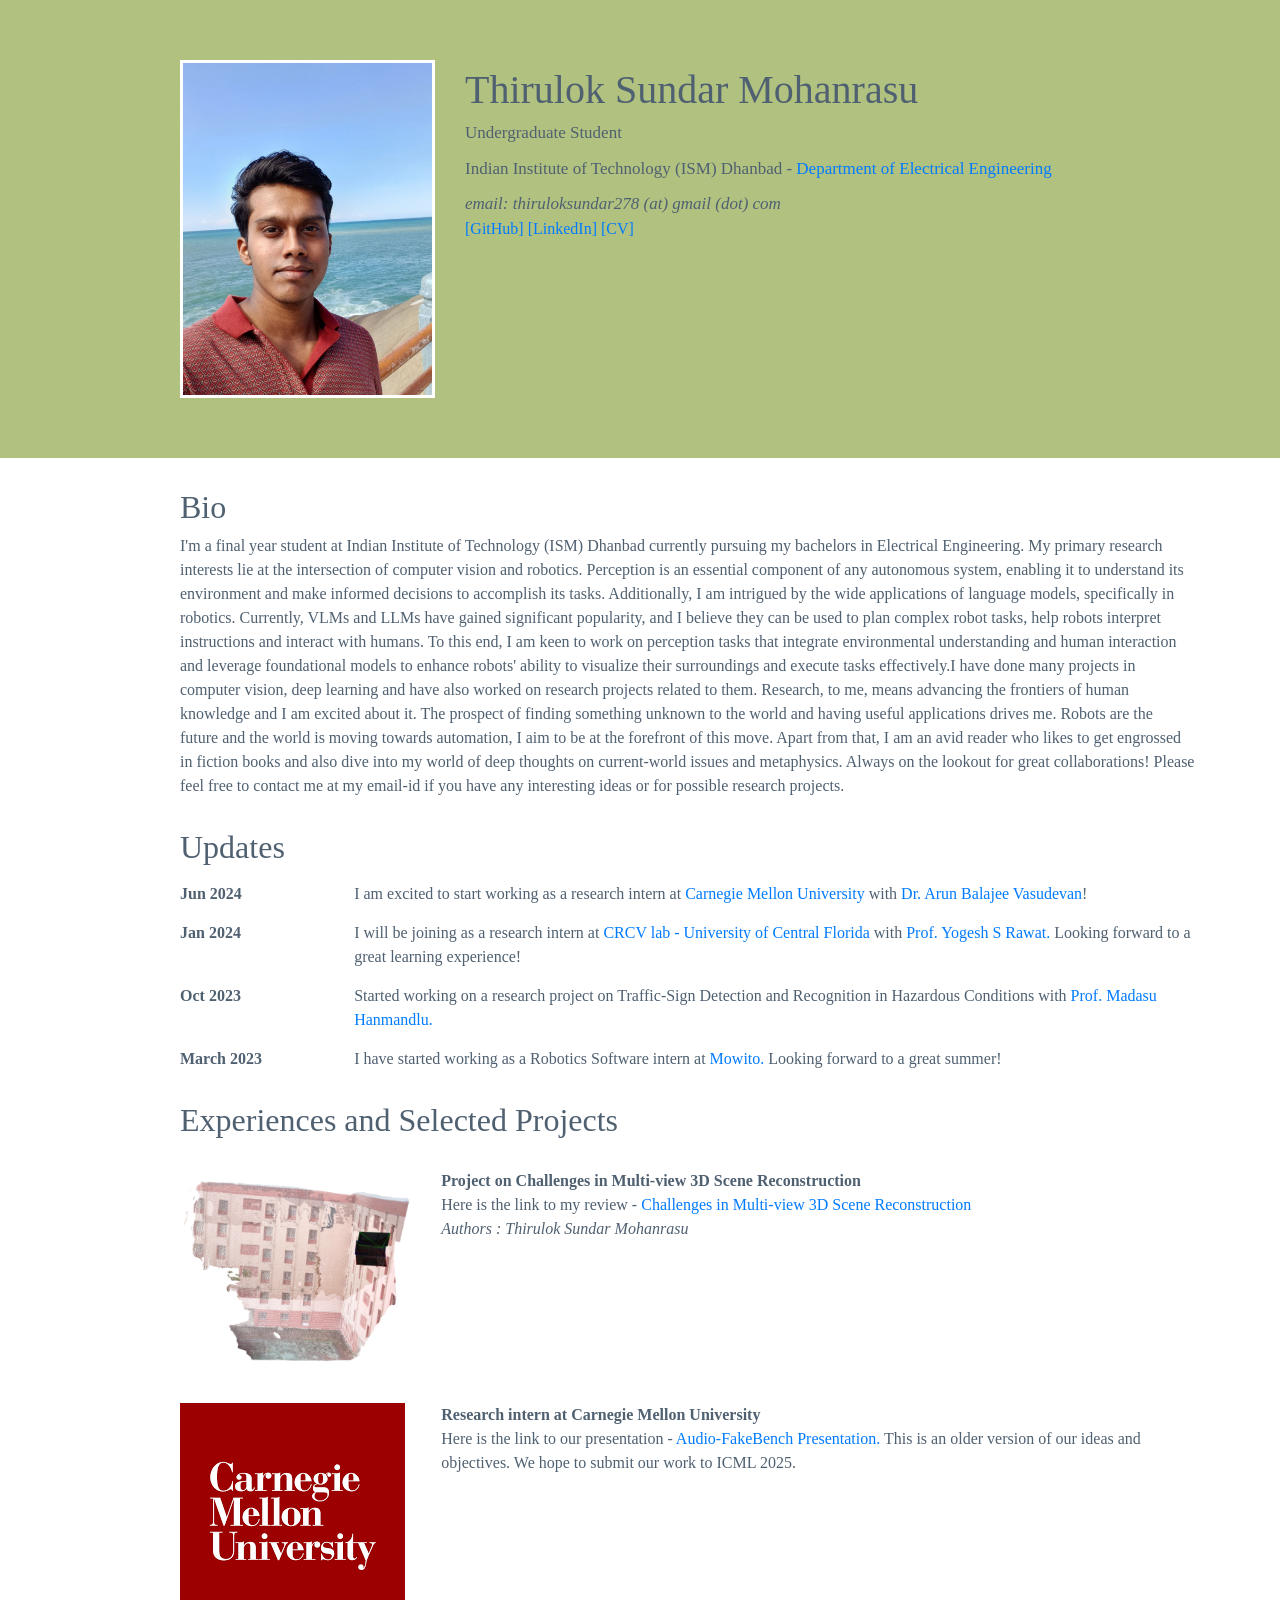
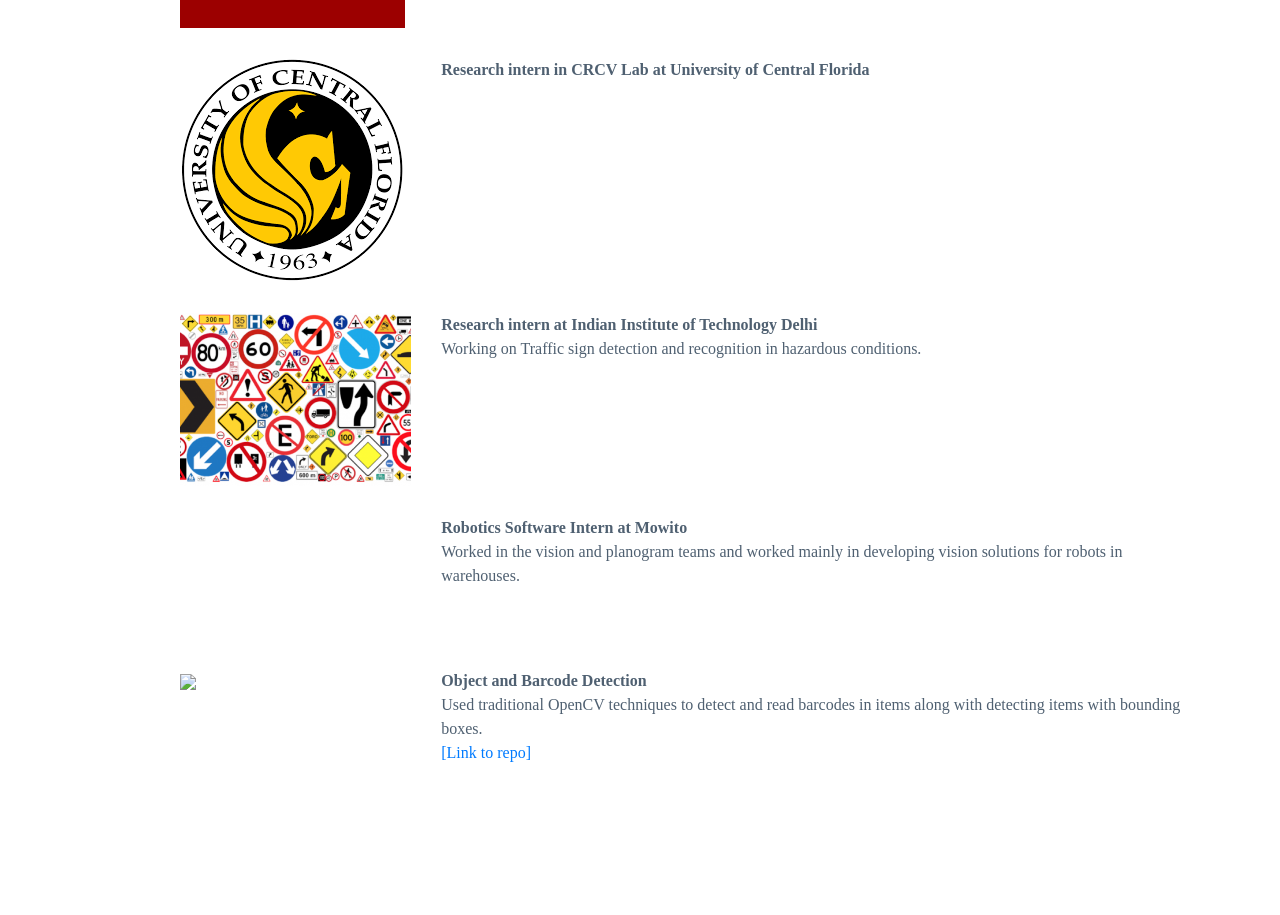
==== index.html @ 8c137352 "Update index.html" ====
<!DOCTYPE html>
<html>
<head>
    <title>Thirulok Sundar Mohanrasu</title>

    <!-- Meta tags -->
    <meta charset="utf-8">
    <meta name="viewport" content="width=device-width, initial-scale=1, shrink-to-fit=no">

    <!-- Bootstrap CSS -->
    <link href="css/bootstrap.min.css" rel="stylesheet">

    <!-- Custom Styles -->
    <style>
          body {
            font-family: Roboto, 'sans-serif';
            font-size: 16px;
            background-color: #FFFFFF;
            color: #4F6071;
          }
          h1 {
              font-weight: 300;
              font-size: 2rem;
          }
          #header {
            background-color: #b1c280;
            /*background-color: #FFFFFF;*/
            display: flex;
            align-items: flex-end;
            padding-top:60px;
            padding-bottom:60px;
          }
          #footer {
            background-color: #FFFFFF;
            padding:60px;
          }
          #portrait {
            border: 3px solid white;
          }
          #header-text {
            margin-top: 60px;
            margin-left: 220px;
          }
          #header-text-name {
            font-size: 40px;
          }
          #header-text-title {
              font-size: 17px;
          }
          #header-text-affiliation {
              font-size: 17px;
              margin-top: 10px;
          }
          #header-text-email {
            margin-top: 10px;
            font-size: 17px;
            font-style: italic;
          }
          .header-text-desc {
            font-size: 20px;
          }
          .vspace-top {
            margin-top: 30px;
          }
          .vspace-top-news {
              margin-top: 15px;
          }
          .paper-image {
            width: 150px;
          }
          .news-date {
              font-weight: bold;
          }
          .paper-title {
            font-weight: bold;
          }
          .paper-authors {
            font-style: italic;
          }
    </style>
</head>

<body>
    <div id='header'>
        <div class='container'>
            <div class='row'>
                <div class="col-sm-3 offset-sm-1">
                    <img src='media/thiru.jpg' class='img-fluid' id='portrait'>
                </div>

                <div class="col">
                  <div id='header-text-name'>
                      Thirulok Sundar Mohanrasu
                  </div>
                    <div id='header-text-title'>
                        Undergraduate Student</a>
                    </div>
                    <div id='header-text-affiliation'>
                        Indian Institute of Technology (ISM) Dhanbad - <a href="https://ee.iitism.ac.in/"> Department of Electrical Engineering</a>
                    </div>
                  <div id='header-text-email'>
                        email: thiruloksundar278 (at) gmail (dot) com
                  </div>
                  <div>
                    <a href="https://github.com/Thiruloksundar">[GitHub]</a>
                    <a href="https://linkedin.com/in/thirulok-sundar-mohanrasu">[LinkedIn]</a>
                    <a href="docs/CV.pdf">[CV]</a>
                  </div>
                </div>
            </div>
        </div>
    </div>


    <div class='container'>
        <div class='row vspace-top'>
            <div class='col offset-sm-1'>
                <h1>Bio</h1>
                <p>
                    I'm a final year student at Indian Institute of Technology (ISM) Dhanbad currently pursuing my bachelors in Electrical Engineering. My primary research interests lie at the intersection of computer vision and robotics. Perception is an essential component of any autonomous system, enabling it to understand its environment and make informed decisions to accomplish its tasks. Additionally, I am intrigued by the wide applications of language models, specifically in robotics. Currently, VLMs and LLMs have gained significant popularity, and I believe they can be used to plan complex robot tasks, help robots interpret instructions and interact with humans. To this end, I am keen to work on perception tasks that integrate environmental understanding and human interaction and leverage foundational models to enhance robots' ability to visualize their surroundings and execute tasks effectively.I have done many projects in computer vision, deep learning and have also worked on research projects related to them. Research, to me, means advancing the frontiers of human knowledge and I am excited about it. The prospect of finding something unknown to the world and having useful applications drives me. Robots are the future and the world is moving towards automation, I aim to be at the forefront of this move.
			
		    Apart from that, I am an avid reader who likes to get engrossed in fiction books and also dive into my world of deep thoughts on current-world issues and metaphysics. Always on the lookout for great collaborations! Please feel free to contact me at my email-id if you have any interesting ideas or for possible research projects.
                </p>

                <div class='vspace-top'>
                    <h1>Updates</h1>
                </div>

		<div class='row vspace-top-news'>
                    <div class="col-sm-2 news-date">
                        Jun 2024
                    </div>
  
                    <div class="col">
                      I am excited to start working as a research intern at <a href="https://www.cs.cmu.edu/">Carnegie Mellon University</a> with <a href="https://arunbalajeev.github.io/">Dr. Arun Balajee Vasudevan</a>!
                    </div>
                </div>

                <div class='row vspace-top-news'>
                    <div class="col-sm-2 news-date">
                        Jan 2024
                    </div>
  
                    <div class="col">
                      I will be joining as a research intern at <a href="https://www.crcv.ucf.edu/">CRCV lab - University of Central Florida</a> with <a href="https://www.crcv.ucf.edu/person/rawat/">Prof. Yogesh S Rawat.</a> Looking forward to a great learning experience!
                    </div>
                </div>
                
                <div class='row vspace-top-news'>
                    <div class="col-sm-2 news-date">
                        Oct 2023
                    </div>
  
                    <div class="col">
                      Started working on a research project on Traffic-Sign Detection and Recognition in Hazardous Conditions with <a href="https://ctech.iitd.ac.in/hanmandlu.html">Prof. Madasu Hanmandlu.</a>
                    </div>
                </div>
  
                <div class='row vspace-top-news'>
                    <div class="col-sm-2 news-date">
                        March 2023
                    </div>
  
                    <div class="col">
                      I have started working as a Robotics Software intern at <a href="https://www.mowito.in/">Mowito.</a> Looking forward to a great summer!
                    </div>
                </div>

                <div class='vspace-top'>
                    <h1>Experiences and Selected Projects</h1>
                </div>

		<div class='row vspace-top'>
                    <div class="col-sm-3">
                        <img src="media/Sc1-1,2,3.png" class="img-fluid">
                    </div>

                    <div class="col">
                        <div class='paper-title'>
                            Project on Challenges in Multi-view 3D Scene Reconstruction 
                        </div>
                        <div class='paper-desc'>
				Here is the link to my review - <a href="https://shorturl.at/c1xcE">Challenges in Multi-view 3D Scene Reconstruction</a>
                        </div>
                        <div class='paper-authors'>
				Authors : Thirulok Sundar Mohanrasu
                        </div>
                    </div>
                </div>

		<div class='row vspace-top'>
                    <div class="col-sm-3">
                        <img src="media/CMU.png" class="img-fluid">
                    </div>

                    <div class="col">
                        <div class='paper-title'>
                            Research intern at Carnegie Mellon University 
                        </div>
                        <div class='paper-desc'>
				Here is the link to our presentation - <a href="https://shorturl.at/c1xcE">Audio-FakeBench Presentation.</a> This is an older version of our ideas and objectives. We hope to submit our work to ICML 2025.
			</div>
                        <div class='paper-authors'>
                        </div>
                    </div>
                </div>

                <div class='row vspace-top'>
                    <div class="col-sm-3">
                        <img src="media/ucf_logo.png" class="img-fluid">
                    </div>

                    <div class="col">
                        <div class='paper-title'>
                            Research intern in CRCV Lab at University of Central Florida 
                        </div>
                        <div class='paper-desc'>
                        </div>
                        <div class='paper-authors'>
                        </div>
                    </div>
                </div>

                <div class='row vspace-top'>
                    <div class="col-sm-3">
                        <img src="media/traffic_sign.png" class="img-fluid">
                    </div>

                    <div class="col">
                        <div class='paper-title'>
                            Research intern at Indian Institute of Technology Delhi 
                        </div>
                        <div class='paper-desc'>
			    Working on Traffic sign detection and recognition in hazardous conditions.
                        </div>
                        <div class='paper-authors'>
                        </div>
                    </div>
                </div>

                <div class='row vspace-top'>
                    <div class="col-sm-3">
                        <video width="100%" playsinline="" autoplay="" loop="" preload="" muted="">
                            <source src="media/videoplayback.webm" type="video/webm">
                        </video>
                    </div>

                    <div class="col">
                        <div class='paper-title'>
                            Robotics Software Intern at Mowito
                        </div>
                        <div class='paper-desc'>
			    Worked in the vision and planogram teams and worked mainly in developing vision solutions for robots in warehouses.
                        </div>
                        <div class='paper-authors'>
                        </div>
                    </div>
                </div>

                <div class='row vspace-top'>
                    <div class="col-sm-3">
                        <img src="media/object.jpg" class="img-fluid">
                    </div>

                    <div class="col">
                        <div class='paper-title'>
                            Object and Barcode Detection
                        </div>
                        <div class='paper-desc'>
                            Used traditional OpenCV techniques to detect and read barcodes in items along with detecting items with bounding boxes.
                        </div>
                        <div>
                            <a href="https://github.com/Thiruloksundar/Object_and_Barcode_detection">[Link to repo]</a>
                        </div>
                    </div>
                </div>

            </div>
        </div>
    </div>


    <div id='footer' class='vspace-top'>
    <div>

    <!-- jQuery (necessary for Bootstrap's JavaScript plugins) -->
    <script src="https://ajax.googleapis.com/ajax/libs/jquery/1.12.4/jquery.min.js"></script>
    <!-- Include all compiled plugins (below), or include individual files as needed -->
    <script src="js/bootstrap.min.js"></script>
</body>

</html>
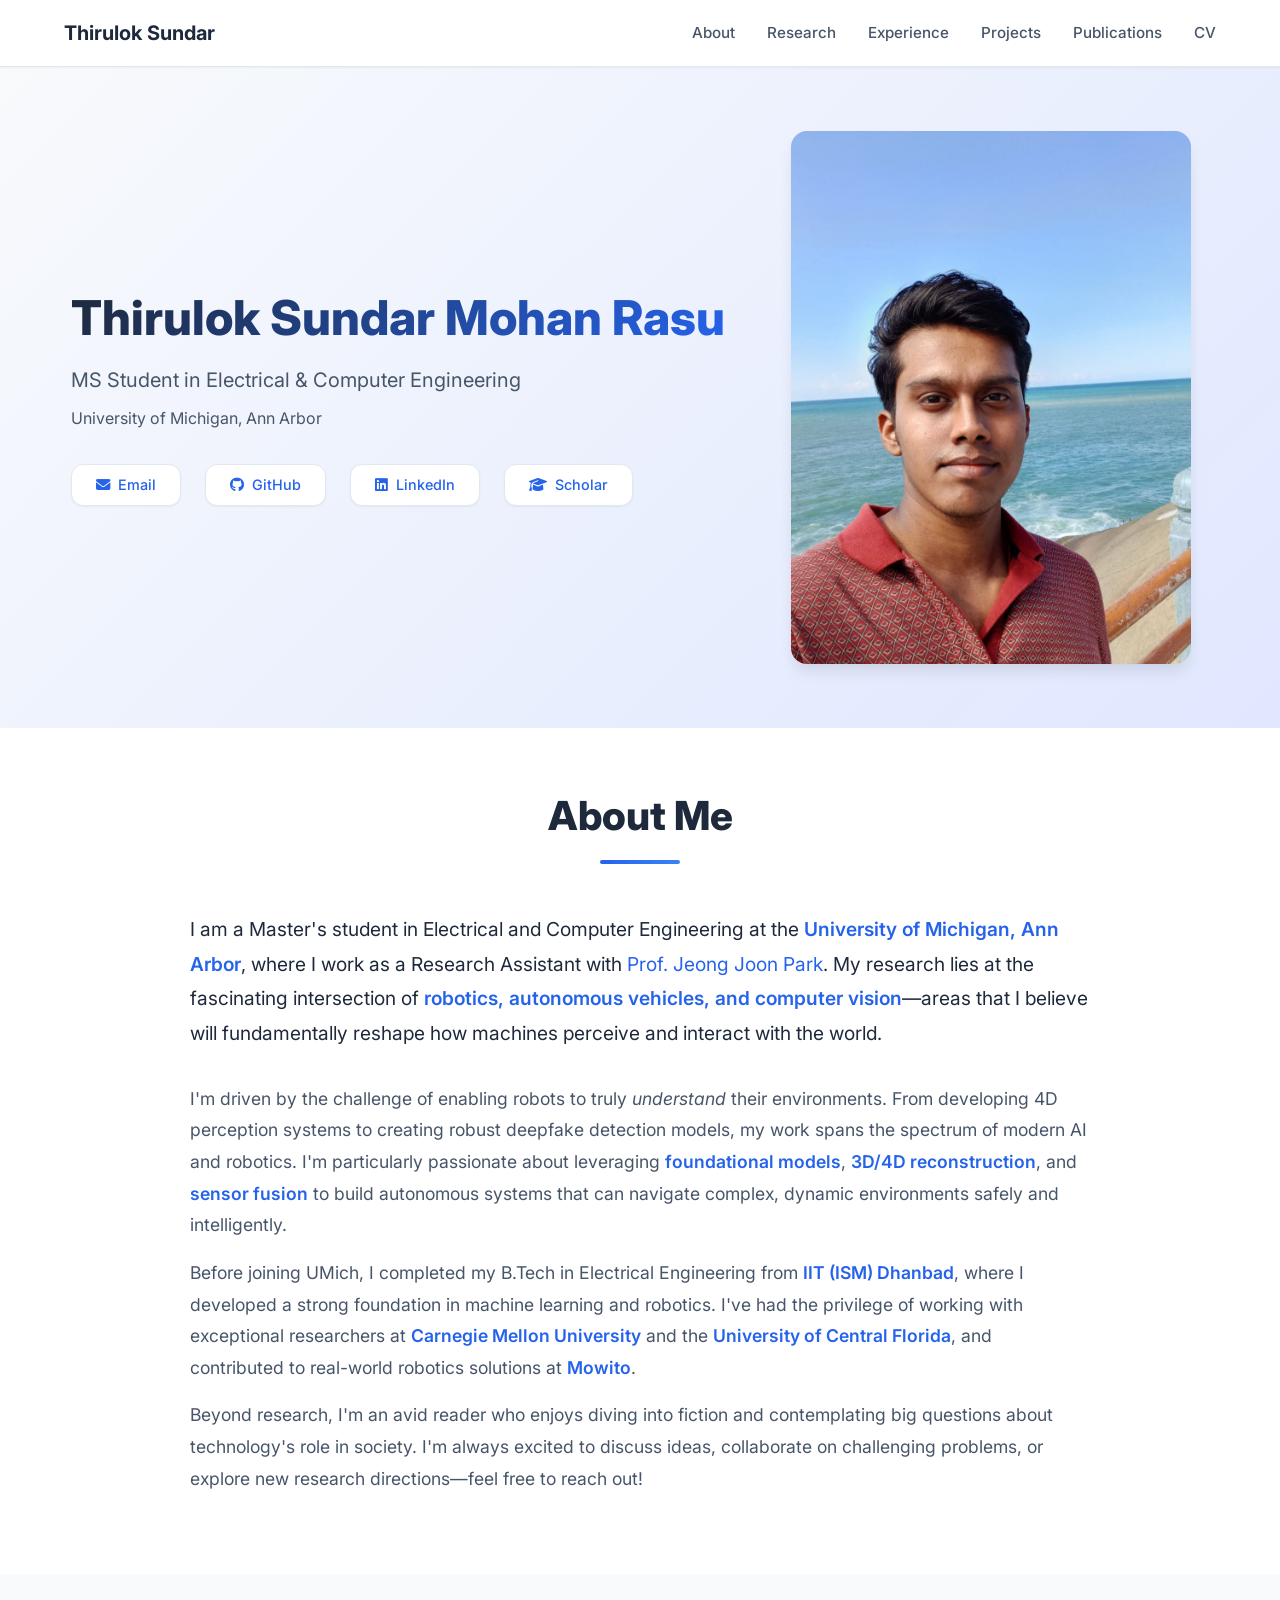
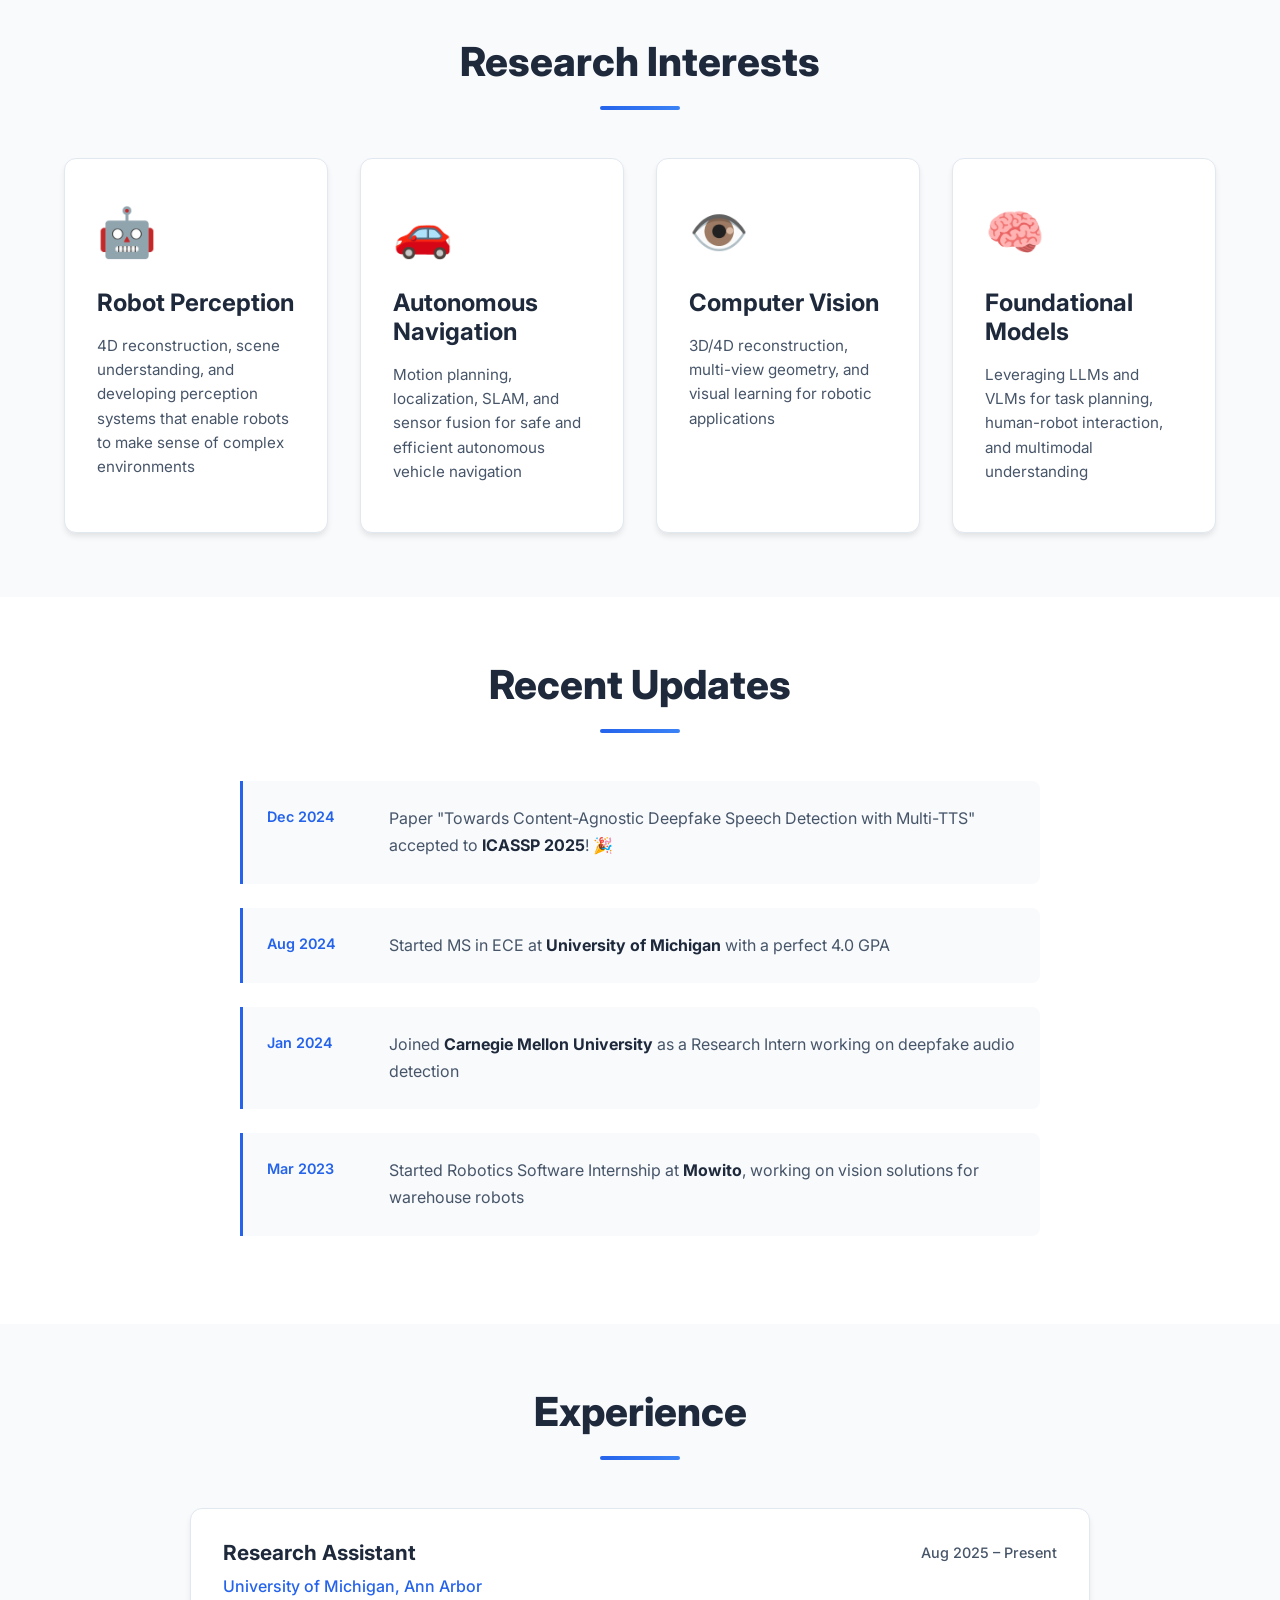
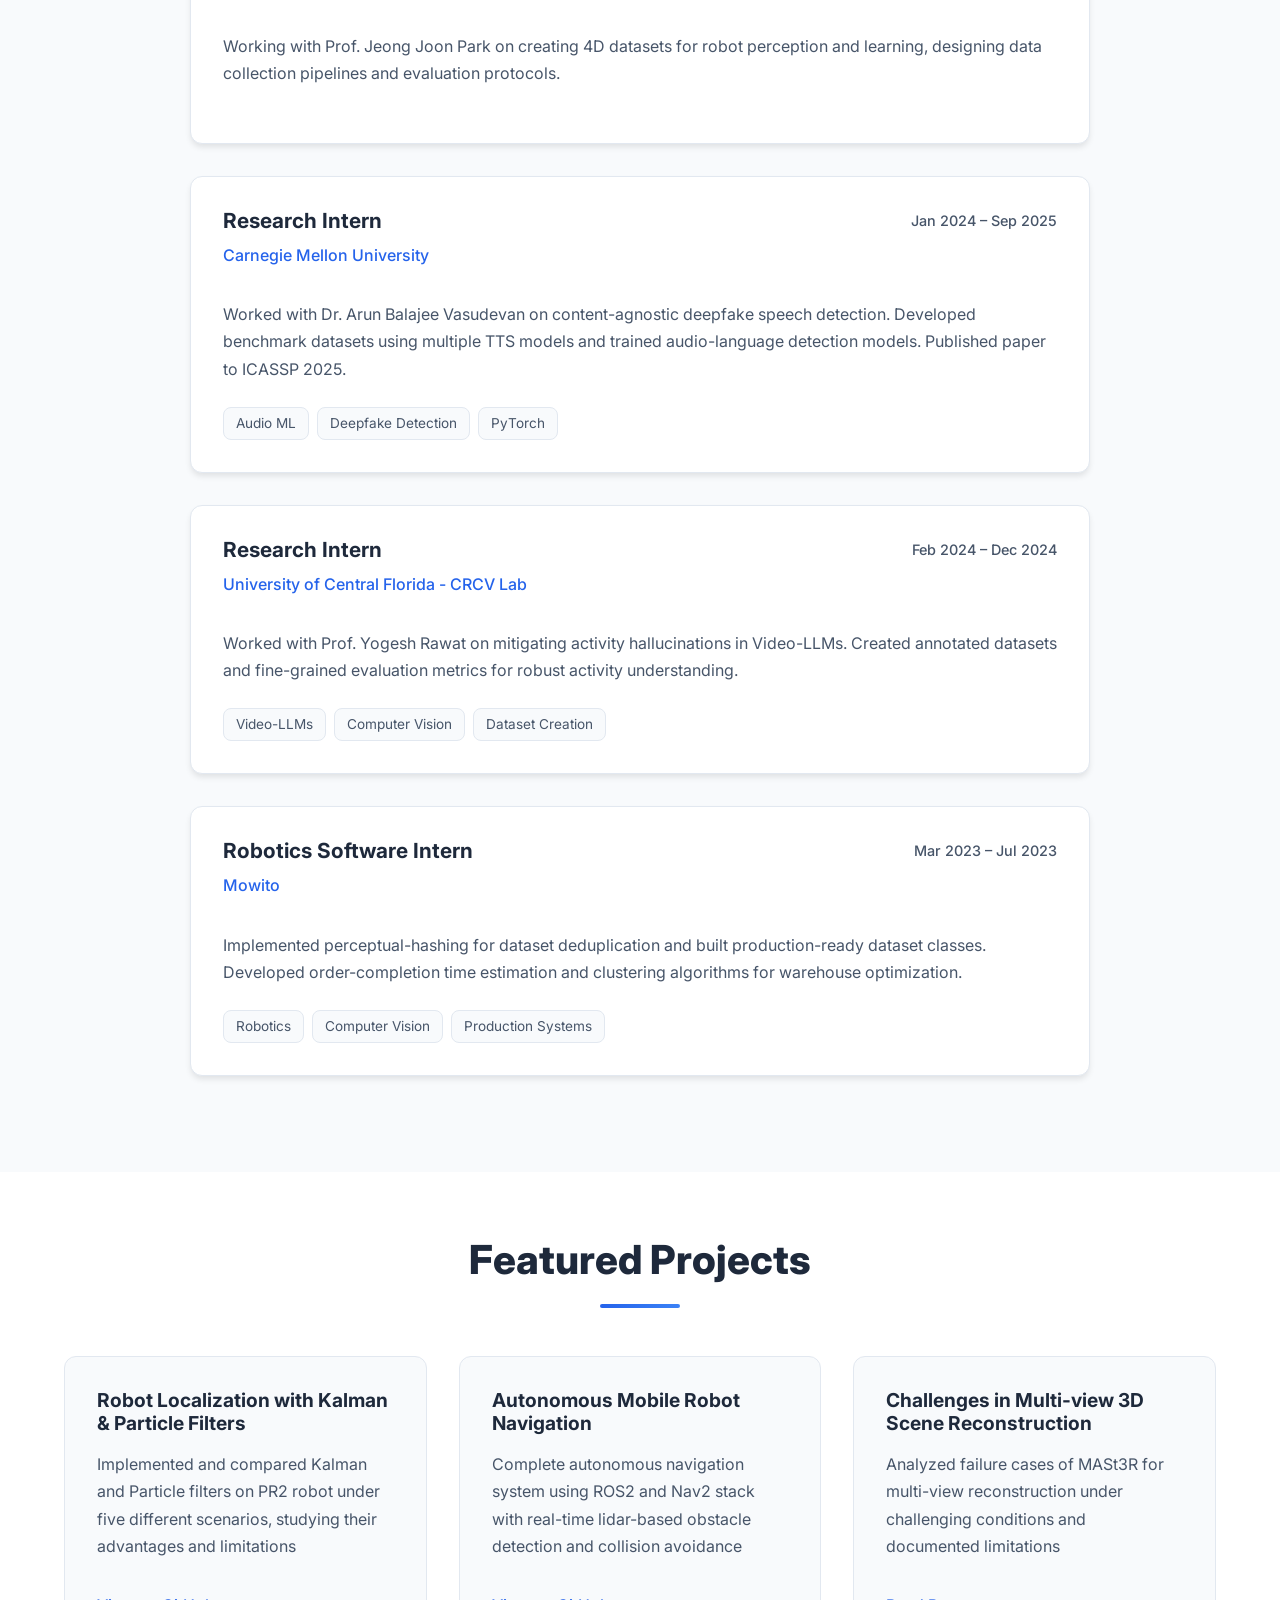
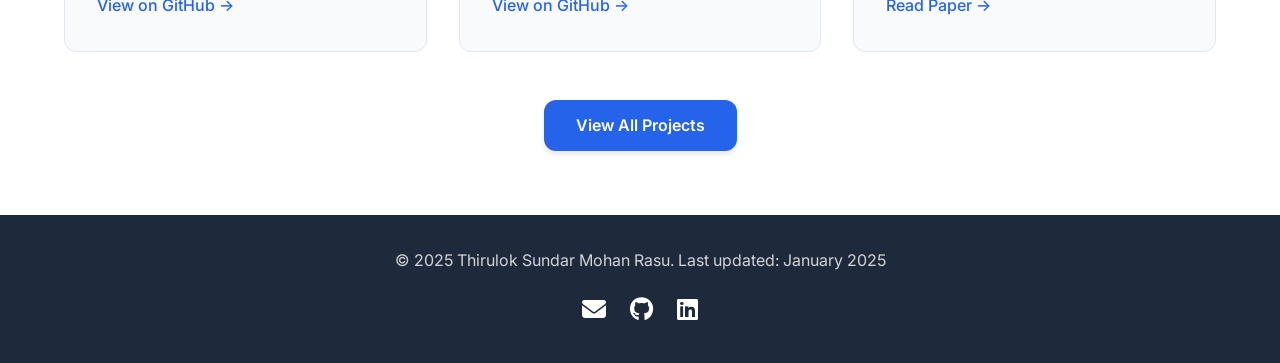
==== commit 17c08357: "Updated Webpage" ====
--- a/index.html
+++ b/index.html
@@ -1,292 +1,235 @@
 <!DOCTYPE html>
-<html>
+<html lang="en">
 <head>
-    <title>Thirulok Sundar Mohanrasu</title>
-
-    <!-- Meta tags -->
-    <meta charset="utf-8">
-    <meta name="viewport" content="width=device-width, initial-scale=1, shrink-to-fit=no">
-
-    <!-- Bootstrap CSS -->
-    <link href="css/bootstrap.min.css" rel="stylesheet">
-
-    <!-- Custom Styles -->
-    <style>
-          body {
-            font-family: Roboto, 'sans-serif';
-            font-size: 16px;
-            background-color: #FFFFFF;
-            color: #4F6071;
-          }
-          h1 {
-              font-weight: 300;
-              font-size: 2rem;
-          }
-          #header {
-            background-color: #b1c280;
-            /*background-color: #FFFFFF;*/
-            display: flex;
-            align-items: flex-end;
-            padding-top:60px;
-            padding-bottom:60px;
-          }
-          #footer {
-            background-color: #FFFFFF;
-            padding:60px;
-          }
-          #portrait {
-            border: 3px solid white;
-          }
-          #header-text {
-            margin-top: 60px;
-            margin-left: 220px;
-          }
-          #header-text-name {
-            font-size: 40px;
-          }
-          #header-text-title {
-              font-size: 17px;
-          }
-          #header-text-affiliation {
-              font-size: 17px;
-              margin-top: 10px;
-          }
-          #header-text-email {
-            margin-top: 10px;
-            font-size: 17px;
-            font-style: italic;
-          }
-          .header-text-desc {
-            font-size: 20px;
-          }
-          .vspace-top {
-            margin-top: 30px;
-          }
-          .vspace-top-news {
-              margin-top: 15px;
-          }
-          .paper-image {
-            width: 150px;
-          }
-          .news-date {
-              font-weight: bold;
-          }
-          .paper-title {
-            font-weight: bold;
-          }
-          .paper-authors {
-            font-style: italic;
-          }
-    </style>
+    <meta charset="UTF-8">
+    <meta name="viewport" content="width=device-width, initial-scale=1.0">
+    <title>Thirulok Sundar Mohan Rasu | Robotics & Computer Vision Researcher</title>
+    <link rel="stylesheet" href="css/style.css">
+    <link rel="stylesheet" href="https://cdnjs.cloudflare.com/ajax/libs/font-awesome/6.4.0/css/all.min.css">
+    <link href="https://fonts.googleapis.com/css2?family=Inter:wght@300;400;500;600;700&display=swap" rel="stylesheet">
 </head>
-
 <body>
-    <div id='header'>
-        <div class='container'>
-            <div class='row'>
-                <div class="col-sm-3 offset-sm-1">
-                    <img src='media/thiru.jpg' class='img-fluid' id='portrait'>
-                </div>
-
-                <div class="col">
-                  <div id='header-text-name'>
-                      Thirulok Sundar Mohanrasu
-                  </div>
-                    <div id='header-text-title'>
-                        Undergraduate Student</a>
-                    </div>
-                    <div id='header-text-affiliation'>
-                        Indian Institute of Technology (ISM) Dhanbad - <a href="https://ee.iitism.ac.in/"> Department of Electrical Engineering</a>
-                    </div>
-                  <div id='header-text-email'>
-                        email: thiruloksundar278 (at) gmail (dot) com
-                  </div>
-                  <div>
-                    <a href="https://github.com/Thiruloksundar">[GitHub]</a>
-                    <a href="https://linkedin.com/in/thirulok-sundar-mohanrasu">[LinkedIn]</a>
-                    <a href="docs/CV.pdf">[CV]</a>
-                  </div>
-                </div>
-            </div>
-        </div>
-    </div>
-
-
-    <div class='container'>
-        <div class='row vspace-top'>
-            <div class='col offset-sm-1'>
-                <h1>Bio</h1>
+    <!-- Navigation -->
+    <nav class="navbar">
+        <div class="container nav-container">
+            <a href="index.html" class="logo">Thirulok Sundar</a>
+            <ul class="nav-menu">
+                <li><a href="#about" class="nav-link">About</a></li>
+                <li><a href="#research" class="nav-link">Research</a></li>
+                <li><a href="#experience" class="nav-link">Experience</a></li>
+                <li><a href="projects.html" class="nav-link">Projects</a></li>
+                <li><a href="publications.html" class="nav-link">Publications</a></li>
+                <li><a href="docs/CV.pdf" class="nav-link" target="_blank">CV</a></li>
+            </ul>
+            <div class="hamburger">
+                <span class="bar"></span>
+                <span class="bar"></span>
+                <span class="bar"></span>
+            </div>
+        </div>
+    </nav>
+
+    <!-- Hero Section -->
+    <section class="hero">
+        <div class="container hero-container">
+            <div class="hero-content">
+                <h1 class="hero-title">Thirulok Sundar Mohan Rasu</h1>
+                <p class="hero-subtitle">MS Student in Electrical & Computer Engineering</p>
+                <p class="hero-location">University of Michigan, Ann Arbor</p>
+                <div class="hero-links">
+                    <a href="mailto:thirulok@umich.edu" class="hero-link"><i class="fas fa-envelope"></i> Email</a>
+                    <a href="https://github.com/Thiruloksundar" class="hero-link" target="_blank"><i class="fab fa-github"></i> GitHub</a>
+                    <a href="https://linkedin.com/in/thirulok-sundar-mohanrasu" class="hero-link" target="_blank"><i class="fab fa-linkedin"></i> LinkedIn</a>
+                    <a href="https://scholar.google.com" class="hero-link" target="_blank"><i class="fas fa-graduation-cap"></i> Scholar</a>
+                </div>
+            </div>
+            <div class="hero-image">
+                <img src="media/thiru.jpg" alt="Thirulok Sundar Mohan Rasu">
+            </div>
+        </div>
+    </section>
+
+    <!-- About Section -->
+    <section id="about" class="section about-section">
+        <div class="container">
+            <h2 class="section-title">About Me</h2>
+            <div class="about-content">
+                <p class="intro-text">
+                    I am a Master's student in Electrical and Computer Engineering at the <strong>University of Michigan, Ann Arbor</strong>, where I work as a Research Assistant with <a href="#" target="_blank">Prof. Jeong Joon Park</a>. My research lies at the fascinating intersection of <strong>robotics, autonomous vehicles, and computer vision</strong>—areas that I believe will fundamentally reshape how machines perceive and interact with the world.
+                </p>
                 <p>
-                    I'm a final year student at Indian Institute of Technology (ISM) Dhanbad currently pursuing my bachelors in Electrical Engineering. My primary research interests lie at the intersection of computer vision and robotics. Perception is an essential component of any autonomous system, enabling it to understand its environment and make informed decisions to accomplish its tasks. Additionally, I am intrigued by the wide applications of language models, specifically in robotics. Currently, VLMs and LLMs have gained significant popularity, and I believe they can be used to plan complex robot tasks, help robots interpret instructions and interact with humans. To this end, I am keen to work on perception tasks that integrate environmental understanding and human interaction and leverage foundational models to enhance robots' ability to visualize their surroundings and execute tasks effectively.I have done many projects in computer vision, deep learning and have also worked on research projects related to them. Research, to me, means advancing the frontiers of human knowledge and I am excited about it. The prospect of finding something unknown to the world and having useful applications drives me. Robots are the future and the world is moving towards automation, I aim to be at the forefront of this move.
-			
-		    Apart from that, I am an avid reader who likes to get engrossed in fiction books and also dive into my world of deep thoughts on current-world issues and metaphysics. Always on the lookout for great collaborations! Please feel free to contact me at my email-id if you have any interesting ideas or for possible research projects.
-                </p>
-
-                <div class='vspace-top'>
-                    <h1>Updates</h1>
-                </div>
-
-		<div class='row vspace-top-news'>
-                    <div class="col-sm-2 news-date">
-                        Jun 2024
-                    </div>
-  
-                    <div class="col">
-                      I am excited to start working as a research intern at <a href="https://www.cs.cmu.edu/">Carnegie Mellon University</a> with <a href="https://arunbalajeev.github.io/">Dr. Arun Balajee Vasudevan</a>!
-                    </div>
-                </div>
-
-                <div class='row vspace-top-news'>
-                    <div class="col-sm-2 news-date">
-                        Jan 2024
-                    </div>
-  
-                    <div class="col">
-                      I will be joining as a research intern at <a href="https://www.crcv.ucf.edu/">CRCV lab - University of Central Florida</a> with <a href="https://www.crcv.ucf.edu/person/rawat/">Prof. Yogesh S Rawat.</a> Looking forward to a great learning experience!
-                    </div>
-                </div>
-                
-                <div class='row vspace-top-news'>
-                    <div class="col-sm-2 news-date">
-                        Oct 2023
-                    </div>
-  
-                    <div class="col">
-                      Started working on a research project on Traffic-Sign Detection and Recognition in Hazardous Conditions with <a href="https://ctech.iitd.ac.in/hanmandlu.html">Prof. Madasu Hanmandlu.</a>
-                    </div>
-                </div>
-  
-                <div class='row vspace-top-news'>
-                    <div class="col-sm-2 news-date">
-                        March 2023
-                    </div>
-  
-                    <div class="col">
-                      I have started working as a Robotics Software intern at <a href="https://www.mowito.in/">Mowito.</a> Looking forward to a great summer!
-                    </div>
-                </div>
-
-                <div class='vspace-top'>
-                    <h1>Experiences and Selected Projects</h1>
-                </div>
-
-		<div class='row vspace-top'>
-                    <div class="col-sm-3">
-                        <img src="media/Sc1-1,2,3.png" class="img-fluid">
-                    </div>
-
-                    <div class="col">
-                        <div class='paper-title'>
-                            Project on Challenges in Multi-view 3D Scene Reconstruction 
-                        </div>
-                        <div class='paper-desc'>
-				Here is the link to my review - <a href="https://shorturl.at/c1xcE">Challenges in Multi-view 3D Scene Reconstruction</a>
-                        </div>
-                        <div class='paper-authors'>
-				Authors : Thirulok Sundar Mohanrasu
-                        </div>
-                    </div>
-                </div>
-
-		<div class='row vspace-top'>
-                    <div class="col-sm-3">
-                        <img src="media/CMU.png" class="img-fluid">
-                    </div>
-
-                    <div class="col">
-                        <div class='paper-title'>
-                            Research intern at Carnegie Mellon University 
-                        </div>
-                        <div class='paper-desc'>
-				Here is the link to our presentation - <a href="https://shorturl.at/c1xcE">Audio-FakeBench Presentation.</a> This is an older version of our ideas and objectives. We hope to submit our work to ICML 2025.
-			</div>
-                        <div class='paper-authors'>
-                        </div>
-                    </div>
-                </div>
-
-                <div class='row vspace-top'>
-                    <div class="col-sm-3">
-                        <img src="media/ucf_logo.png" class="img-fluid">
-                    </div>
-
-                    <div class="col">
-                        <div class='paper-title'>
-                            Research intern in CRCV Lab at University of Central Florida 
-                        </div>
-                        <div class='paper-desc'>
-                        </div>
-                        <div class='paper-authors'>
-                        </div>
-                    </div>
-                </div>
-
-                <div class='row vspace-top'>
-                    <div class="col-sm-3">
-                        <img src="media/traffic_sign.png" class="img-fluid">
-                    </div>
-
-                    <div class="col">
-                        <div class='paper-title'>
-                            Research intern at Indian Institute of Technology Delhi 
-                        </div>
-                        <div class='paper-desc'>
-			    Working on Traffic sign detection and recognition in hazardous conditions.
-                        </div>
-                        <div class='paper-authors'>
-                        </div>
-                    </div>
-                </div>
-
-                <div class='row vspace-top'>
-                    <div class="col-sm-3">
-                        <video width="100%" playsinline="" autoplay="" loop="" preload="" muted="">
-                            <source src="media/videoplayback.webm" type="video/webm">
-                        </video>
-                    </div>
-
-                    <div class="col">
-                        <div class='paper-title'>
-                            Robotics Software Intern at Mowito
-                        </div>
-                        <div class='paper-desc'>
-			    Worked in the vision and planogram teams and worked mainly in developing vision solutions for robots in warehouses.
-                        </div>
-                        <div class='paper-authors'>
-                        </div>
-                    </div>
-                </div>
-
-                <div class='row vspace-top'>
-                    <div class="col-sm-3">
-                        <img src="media/object.jpg" class="img-fluid">
-                    </div>
-
-                    <div class="col">
-                        <div class='paper-title'>
-                            Object and Barcode Detection
-                        </div>
-                        <div class='paper-desc'>
-                            Used traditional OpenCV techniques to detect and read barcodes in items along with detecting items with bounding boxes.
-                        </div>
-                        <div>
-                            <a href="https://github.com/Thiruloksundar/Object_and_Barcode_detection">[Link to repo]</a>
-                        </div>
-                    </div>
-                </div>
-
-            </div>
-        </div>
-    </div>
-
-
-    <div id='footer' class='vspace-top'>
-    <div>
-
-    <!-- jQuery (necessary for Bootstrap's JavaScript plugins) -->
-    <script src="https://ajax.googleapis.com/ajax/libs/jquery/1.12.4/jquery.min.js"></script>
-    <!-- Include all compiled plugins (below), or include individual files as needed -->
-    <script src="js/bootstrap.min.js"></script>
+                    I'm driven by the challenge of enabling robots to truly <em>understand</em> their environments. From developing 4D perception systems to creating robust deepfake detection models, my work spans the spectrum of modern AI and robotics. I'm particularly passionate about leveraging <strong>foundational models</strong>, <strong>3D/4D reconstruction</strong>, and <strong>sensor fusion</strong> to build autonomous systems that can navigate complex, dynamic environments safely and intelligently.
+                </p>
+                <p>
+                    Before joining UMich, I completed my B.Tech in Electrical Engineering from <strong>IIT (ISM) Dhanbad</strong>, where I developed a strong foundation in machine learning and robotics. I've had the privilege of working with exceptional researchers at <strong>Carnegie Mellon University</strong> and the <strong>University of Central Florida</strong>, and contributed to real-world robotics solutions at <strong>Mowito</strong>.
+                </p>
+                <p>
+                    Beyond research, I'm an avid reader who enjoys diving into fiction and contemplating big questions about technology's role in society. I'm always excited to discuss ideas, collaborate on challenging problems, or explore new research directions—feel free to reach out!
+                </p>
+            </div>
+        </div>
+    </section>
+
+    <!-- Research Interests -->
+    <section id="research" class="section research-section">
+        <div class="container">
+            <h2 class="section-title">Research Interests</h2>
+            <div class="research-grid">
+                <div class="research-card">
+                    <div class="research-icon">🤖</div>
+                    <h3>Robot Perception</h3>
+                    <p>4D reconstruction, scene understanding, and developing perception systems that enable robots to make sense of complex environments</p>
+                </div>
+                <div class="research-card">
+                    <div class="research-icon">🚗</div>
+                    <h3>Autonomous Navigation</h3>
+                    <p>Motion planning, localization, SLAM, and sensor fusion for safe and efficient autonomous vehicle navigation</p>
+                </div>
+                <div class="research-card">
+                    <div class="research-icon">👁️</div>
+                    <h3>Computer Vision</h3>
+                    <p>3D/4D reconstruction, multi-view geometry, and visual learning for robotic applications</p>
+                </div>
+                <div class="research-card">
+                    <div class="research-icon">🧠</div>
+                    <h3>Foundational Models</h3>
+                    <p>Leveraging LLMs and VLMs for task planning, human-robot interaction, and multimodal understanding</p>
+                </div>
+            </div>
+        </div>
+    </section>
+
+    <!-- News Section -->
+    <section class="section news-section">
+        <div class="container">
+            <h2 class="section-title">Recent Updates</h2>
+            <div class="news-timeline">
+                <div class="news-item">
+                    <span class="news-date">Dec 2024</span>
+                    <p>Paper "Towards Content-Agnostic Deepfake Speech Detection with Multi-TTS" accepted to <strong>ICASSP 2025</strong>! 🎉</p>
+                </div>
+                <div class="news-item">
+                    <span class="news-date">Aug 2024</span>
+                    <p>Started MS in ECE at <strong>University of Michigan</strong> with a perfect 4.0 GPA</p>
+                </div>
+                <div class="news-item">
+                    <span class="news-date">Jan 2024</span>
+                    <p>Joined <strong>Carnegie Mellon University</strong> as a Research Intern working on deepfake audio detection</p>
+                </div>
+                <div class="news-item">
+                    <span class="news-date">Mar 2023</span>
+                    <p>Started Robotics Software Internship at <strong>Mowito</strong>, working on vision solutions for warehouse robots</p>
+                </div>
+            </div>
+        </div>
+    </section>
+
+    <!-- Experience Section -->
+    <section id="experience" class="section experience-section">
+        <div class="container">
+            <h2 class="section-title">Experience</h2>
+            <div class="experience-timeline">
+                <div class="experience-item">
+                    <div class="experience-header">
+                        <div>
+                            <h3>Research Assistant</h3>
+                            <p class="experience-org">University of Michigan, Ann Arbor</p>
+                        </div>
+                        <span class="experience-date">Aug 2025 – Present</span>
+                    </div>
+                    <p class="experience-desc">Working with Prof. Jeong Joon Park on creating 4D datasets for robot perception and learning, designing data collection pipelines and evaluation protocols.</p>
+                </div>
+
+                <div class="experience-item">
+                    <div class="experience-header">
+                        <div>
+                            <h3>Research Intern</h3>
+                            <p class="experience-org">Carnegie Mellon University</p>
+                        </div>
+                        <span class="experience-date">Jan 2024 – Sep 2025</span>
+                    </div>
+                    <p class="experience-desc">Worked with Dr. Arun Balajee Vasudevan on content-agnostic deepfake speech detection. Developed benchmark datasets using multiple TTS models and trained audio-language detection models. Published paper to ICASSP 2025.</p>
+                    <div class="experience-tags">
+                        <span class="tag">Audio ML</span>
+                        <span class="tag">Deepfake Detection</span>
+                        <span class="tag">PyTorch</span>
+                    </div>
+                </div>
+
+                <div class="experience-item">
+                    <div class="experience-header">
+                        <div>
+                            <h3>Research Intern</h3>
+                            <p class="experience-org">University of Central Florida - CRCV Lab</p>
+                        </div>
+                        <span class="experience-date">Feb 2024 – Dec 2024</span>
+                    </div>
+                    <p class="experience-desc">Worked with Prof. Yogesh Rawat on mitigating activity hallucinations in Video-LLMs. Created annotated datasets and fine-grained evaluation metrics for robust activity understanding.</p>
+                    <div class="experience-tags">
+                        <span class="tag">Video-LLMs</span>
+                        <span class="tag">Computer Vision</span>
+                        <span class="tag">Dataset Creation</span>
+                    </div>
+                </div>
+
+                <div class="experience-item">
+                    <div class="experience-header">
+                        <div>
+                            <h3>Robotics Software Intern</h3>
+                            <p class="experience-org">Mowito</p>
+                        </div>
+                        <span class="experience-date">Mar 2023 – Jul 2023</span>
+                    </div>
+                    <p class="experience-desc">Implemented perceptual-hashing for dataset deduplication and built production-ready dataset classes. Developed order-completion time estimation and clustering algorithms for warehouse optimization.</p>
+                    <div class="experience-tags">
+                        <span class="tag">Robotics</span>
+                        <span class="tag">Computer Vision</span>
+                        <span class="tag">Production Systems</span>
+                    </div>
+                </div>
+            </div>
+        </div>
+    </section>
+
+    <!-- Featured Projects -->
+    <section class="section projects-preview-section">
+        <div class="container">
+            <h2 class="section-title">Featured Projects</h2>
+            <div class="projects-grid">
+                <div class="project-card">
+                    <h3>Robot Localization with Kalman & Particle Filters</h3>
+                    <p>Implemented and compared Kalman and Particle filters on PR2 robot under five different scenarios, studying their advantages and limitations</p>
+                    <a href="https://github.com/Thiruloksundar" class="project-link" target="_blank">View on GitHub →</a>
+                </div>
+                <div class="project-card">
+                    <h3>Autonomous Mobile Robot Navigation</h3>
+                    <p>Complete autonomous navigation system using ROS2 and Nav2 stack with real-time lidar-based obstacle detection and collision avoidance</p>
+                    <a href="https://github.com/Thiruloksundar" class="project-link" target="_blank">View on GitHub →</a>
+                </div>
+                <div class="project-card">
+                    <h3>Challenges in Multi-view 3D Scene Reconstruction</h3>
+                    <p>Analyzed failure cases of MASt3R for multi-view reconstruction under challenging conditions and documented limitations</p>
+                    <a href="#" class="project-link" target="_blank">Read Paper →</a>
+                </div>
+            </div>
+            <div class="cta-center">
+                <a href="projects.html" class="btn-primary">View All Projects</a>
+            </div>
+        </div>
+    </section>
+
+    <!-- Footer -->
+    <footer class="footer">
+        <div class="container">
+            <p>&copy; 2025 Thirulok Sundar Mohan Rasu. Last updated: January 2025</p>
+            <div class="footer-links">
+                <a href="mailto:thirulok@umich.edu"><i class="fas fa-envelope"></i></a>
+                <a href="https://github.com/Thiruloksundar" target="_blank"><i class="fab fa-github"></i></a>
+                <a href="https://linkedin.com/in/thirulok-sundar-mohanrasu" target="_blank"><i class="fab fa-linkedin"></i></a>
+            </div>
+        </div>
+    </footer>
+
+    <script src="scl/script.js"></script>
 </body>
-
-</html>
+</html>
--- a/css/style.css
+++ b/css/style.css
@@ -0,0 +1,1118 @@
+/* ========================================
+   RESET & BASE STYLES
+   ======================================== */
+
+* {
+    margin: 0;
+    padding: 0;
+    box-sizing: border-box;
+}
+
+:root {
+    /* Colors */
+    --primary-color: #2563eb;
+    --primary-dark: #1e40af;
+    --secondary-color: #64748b;
+    --accent-color: #3b82f6;
+    --bg-color: #ffffff;
+    --bg-secondary: #f8fafc;
+    --text-primary: #1e293b;
+    --text-secondary: #475569;
+    --border-color: #e2e8f0;
+    --shadow-sm: 0 1px 2px 0 rgba(0, 0, 0, 0.05);
+    --shadow-md: 0 4px 6px -1px rgba(0, 0, 0, 0.1);
+    --shadow-lg: 0 10px 15px -3px rgba(0, 0, 0, 0.1);
+    
+    /* Typography */
+    --font-primary: 'Inter', -apple-system, BlinkMacSystemFont, 'Segoe UI', sans-serif;
+    --font-mono: 'Courier New', monospace;
+    
+    /* Spacing */
+    --spacing-xs: 0.5rem;
+    --spacing-sm: 1rem;
+    --spacing-md: 1.5rem;
+    --spacing-lg: 2rem;
+    --spacing-xl: 3rem;
+    --spacing-2xl: 4rem;
+    
+    /* Border radius */
+    --radius-sm: 0.375rem;
+    --radius-md: 0.5rem;
+    --radius-lg: 0.75rem;
+    --radius-xl: 1rem;
+}
+
+html {
+    scroll-behavior: smooth;
+}
+
+body {
+    font-family: var(--font-primary);
+    color: var(--text-primary);
+    line-height: 1.7;
+    background-color: var(--bg-color);
+    overflow-x: hidden;
+}
+
+a {
+    color: var(--primary-color);
+    text-decoration: none;
+    transition: color 0.3s ease;
+}
+
+a:hover {
+    color: var(--primary-dark);
+}
+
+img {
+    max-width: 100%;
+    height: auto;
+    display: block;
+}
+
+/* ========================================
+   TYPOGRAPHY
+   ======================================== */
+
+h1, h2, h3, h4, h5, h6 {
+    font-weight: 700;
+    line-height: 1.2;
+    color: var(--text-primary);
+    margin-bottom: var(--spacing-sm);
+}
+
+h1 { font-size: 2.5rem; }
+h2 { font-size: 2rem; }
+h3 { font-size: 1.5rem; }
+h4 { font-size: 1.25rem; }
+
+p {
+    margin-bottom: var(--spacing-sm);
+    color: var(--text-secondary);
+}
+
+/* ========================================
+   LAYOUT
+   ======================================== */
+
+.container {
+    max-width: 1200px;
+    margin: 0 auto;
+    padding: 0 var(--spacing-md);
+}
+
+.section {
+    padding: var(--spacing-2xl) 0;
+}
+
+/* ========================================
+   NAVIGATION
+   ======================================== */
+
+.navbar {
+    background: var(--bg-color);
+    box-shadow: var(--shadow-sm);
+    position: sticky;
+    top: 0;
+    z-index: 1000;
+    backdrop-filter: blur(10px);
+    border-bottom: 1px solid var(--border-color);
+}
+
+.nav-container {
+    display: flex;
+    justify-content: space-between;
+    align-items: center;
+    padding: var(--spacing-sm) var(--spacing-md);
+}
+
+.logo {
+    font-size: 1.25rem;
+    font-weight: 700;
+    color: var(--text-primary);
+    transition: color 0.3s ease;
+}
+
+.logo:hover {
+    color: var(--primary-color);
+}
+
+.nav-menu {
+    display: flex;
+    list-style: none;
+    gap: var(--spacing-lg);
+    align-items: center;
+}
+
+.nav-link {
+    color: var(--text-secondary);
+    font-weight: 500;
+    font-size: 0.95rem;
+    padding: var(--spacing-xs) 0;
+    position: relative;
+    transition: color 0.3s ease;
+}
+
+.nav-link:hover,
+.nav-link.active {
+    color: var(--primary-color);
+}
+
+.nav-link::after {
+    content: '';
+    position: absolute;
+    bottom: -2px;
+    left: 0;
+    width: 0;
+    height: 2px;
+    background: var(--primary-color);
+    transition: width 0.3s ease;
+}
+
+.nav-link:hover::after,
+.nav-link.active::after {
+    width: 100%;
+}
+
+.hamburger {
+    display: none;
+    flex-direction: column;
+    cursor: pointer;
+    gap: 4px;
+}
+
+.bar {
+    width: 25px;
+    height: 3px;
+    background: var(--text-primary);
+    border-radius: 3px;
+    transition: all 0.3s ease;
+}
+
+/* ========================================
+   HERO SECTION
+   ======================================== */
+
+.hero {
+    background: linear-gradient(135deg, #f8fafc 0%, #e0e7ff 100%);
+    padding: var(--spacing-2xl) 0;
+    min-height: 70vh;
+    display: flex;
+    align-items: center;
+}
+
+.hero-container {
+    display: grid;
+    grid-template-columns: 1.5fr 1fr;
+    gap: var(--spacing-xl);
+    align-items: center;
+}
+
+.hero-content {
+    animation: fadeInUp 0.8s ease;
+}
+
+.hero-title {
+    font-size: 3rem;
+    font-weight: 800;
+    margin-bottom: var(--spacing-sm);
+    background: linear-gradient(135deg, var(--text-primary) 0%, var(--primary-color) 100%);
+    -webkit-background-clip: text;
+    -webkit-text-fill-color: transparent;
+    background-clip: text;
+}
+
+.hero-subtitle {
+    font-size: 1.25rem;
+    color: var(--text-secondary);
+    margin-bottom: var(--spacing-xs);
+}
+
+.hero-location {
+    color: var(--text-secondary);
+    margin-bottom: var(--spacing-lg);
+    font-size: 1rem;
+}
+
+.hero-links {
+    display: flex;
+    gap: var(--spacing-md);
+    flex-wrap: wrap;
+}
+
+.hero-link {
+    display: inline-flex;
+    align-items: center;
+    gap: var(--spacing-xs);
+    padding: var(--spacing-xs) var(--spacing-md);
+    background: var(--bg-color);
+    border: 1px solid var(--border-color);
+    border-radius: var(--radius-lg);
+    font-weight: 500;
+    font-size: 0.9rem;
+    transition: all 0.3s ease;
+    box-shadow: var(--shadow-sm);
+}
+
+.hero-link:hover {
+    transform: translateY(-2px);
+    box-shadow: var(--shadow-md);
+    border-color: var(--primary-color);
+    color: var(--primary-color);
+}
+
+.hero-image {
+    animation: fadeIn 1s ease;
+}
+
+.hero-image img {
+    width: 100%;
+    max-width: 400px;
+    border-radius: var(--radius-xl);
+    box-shadow: var(--shadow-lg);
+    margin: 0 auto;
+}
+
+/* ========================================
+   SECTION TITLES
+   ======================================== */
+
+.section-title {
+    text-align: center;
+    font-size: 2.5rem;
+    font-weight: 800;
+    margin-bottom: var(--spacing-xl);
+    position: relative;
+    padding-bottom: var(--spacing-md);
+}
+
+.section-title::after {
+    content: '';
+    position: absolute;
+    bottom: 0;
+    left: 50%;
+    transform: translateX(-50%);
+    width: 80px;
+    height: 4px;
+    background: linear-gradient(90deg, var(--primary-color), var(--accent-color));
+    border-radius: 2px;
+}
+
+/* ========================================
+   ABOUT SECTION
+   ======================================== */
+
+.about-section {
+    background: var(--bg-color);
+}
+
+.about-content {
+    max-width: 900px;
+    margin: 0 auto;
+    font-size: 1.1rem;
+    line-height: 1.8;
+}
+
+.intro-text {
+    font-size: 1.2rem;
+    color: var(--text-primary);
+    margin-bottom: var(--spacing-lg);
+}
+
+.about-content strong {
+    color: var(--primary-color);
+    font-weight: 600;
+}
+
+/* ========================================
+   RESEARCH INTERESTS
+   ======================================== */
+
+.research-section {
+    background: var(--bg-secondary);
+}
+
+.research-grid {
+    display: grid;
+    grid-template-columns: repeat(auto-fit, minmax(250px, 1fr));
+    gap: var(--spacing-lg);
+    margin-top: var(--spacing-xl);
+}
+
+.research-card {
+    background: var(--bg-color);
+    padding: var(--spacing-lg);
+    border-radius: var(--radius-lg);
+    box-shadow: var(--shadow-md);
+    transition: all 0.3s ease;
+    border: 1px solid var(--border-color);
+}
+
+.research-card:hover {
+    transform: translateY(-5px);
+    box-shadow: var(--shadow-lg);
+    border-color: var(--primary-color);
+}
+
+.research-icon {
+    font-size: 3rem;
+    margin-bottom: var(--spacing-sm);
+}
+
+.research-card h3 {
+    color: var(--text-primary);
+    margin-bottom: var(--spacing-sm);
+}
+
+.research-card p {
+    font-size: 0.95rem;
+    line-height: 1.6;
+}
+
+/* ========================================
+   NEWS SECTION
+   ======================================== */
+
+.news-section {
+    background: var(--bg-color);
+}
+
+.news-timeline {
+    max-width: 800px;
+    margin: 0 auto;
+}
+
+.news-item {
+    display: flex;
+    gap: var(--spacing-lg);
+    padding: var(--spacing-md);
+    border-left: 3px solid var(--primary-color);
+    margin-bottom: var(--spacing-md);
+    background: var(--bg-secondary);
+    border-radius: 0 var(--radius-md) var(--radius-md) 0;
+    transition: all 0.3s ease;
+}
+
+.news-item:hover {
+    transform: translateX(5px);
+    box-shadow: var(--shadow-md);
+}
+
+.news-date {
+    font-weight: 600;
+    color: var(--primary-color);
+    min-width: 90px;
+    font-size: 0.9rem;
+}
+
+.news-item p {
+    margin: 0;
+    color: var(--text-secondary);
+}
+
+.news-item strong {
+    color: var(--text-primary);
+}
+
+/* ========================================
+   EXPERIENCE SECTION
+   ======================================== */
+
+.experience-section {
+    background: var(--bg-secondary);
+}
+
+.experience-timeline {
+    max-width: 900px;
+    margin: 0 auto;
+}
+
+.experience-item {
+    background: var(--bg-color);
+    padding: var(--spacing-lg);
+    border-radius: var(--radius-lg);
+    margin-bottom: var(--spacing-lg);
+    box-shadow: var(--shadow-md);
+    border: 1px solid var(--border-color);
+    transition: all 0.3s ease;
+}
+
+.experience-item:hover {
+    transform: translateY(-3px);
+    box-shadow: var(--shadow-lg);
+}
+
+.experience-header {
+    display: flex;
+    justify-content: space-between;
+    align-items: flex-start;
+    margin-bottom: var(--spacing-sm);
+    flex-wrap: wrap;
+    gap: var(--spacing-sm);
+}
+
+.experience-item h3 {
+    font-size: 1.3rem;
+    color: var(--text-primary);
+    margin-bottom: var(--spacing-xs);
+}
+
+.experience-org {
+    color: var(--primary-color);
+    font-weight: 500;
+}
+
+.experience-date {
+    color: var(--text-secondary);
+    font-size: 0.9rem;
+    font-weight: 500;
+}
+
+.experience-desc {
+    margin-bottom: var(--spacing-md);
+    line-height: 1.7;
+}
+
+.experience-tags {
+    display: flex;
+    gap: var(--spacing-xs);
+    flex-wrap: wrap;
+}
+
+.tag {
+    padding: 0.25rem 0.75rem;
+    background: var(--bg-secondary);
+    border-radius: var(--radius-md);
+    font-size: 0.85rem;
+    color: var(--text-secondary);
+    border: 1px solid var(--border-color);
+}
+
+/* ========================================
+   PROJECTS PREVIEW
+   ======================================== */
+
+.projects-preview-section {
+    background: var(--bg-color);
+}
+
+.projects-grid {
+    display: grid;
+    grid-template-columns: repeat(auto-fit, minmax(300px, 1fr));
+    gap: var(--spacing-lg);
+    margin-bottom: var(--spacing-xl);
+}
+
+.project-card {
+    background: var(--bg-secondary);
+    padding: var(--spacing-lg);
+    border-radius: var(--radius-lg);
+    border: 1px solid var(--border-color);
+    transition: all 0.3s ease;
+}
+
+.project-card:hover {
+    transform: translateY(-5px);
+    box-shadow: var(--shadow-lg);
+    border-color: var(--primary-color);
+}
+
+.project-card h3 {
+    color: var(--text-primary);
+    margin-bottom: var(--spacing-sm);
+    font-size: 1.2rem;
+}
+
+.project-link {
+    display: inline-flex;
+    align-items: center;
+    gap: var(--spacing-xs);
+    color: var(--primary-color);
+    font-weight: 500;
+    margin-top: var(--spacing-sm);
+}
+
+/* ========================================
+   BUTTONS
+   ======================================== */
+
+.btn-primary {
+    display: inline-block;
+    padding: 0.75rem 2rem;
+    background: var(--primary-color);
+    color: white;
+    font-weight: 600;
+    border-radius: var(--radius-lg);
+    transition: all 0.3s ease;
+    box-shadow: var(--shadow-md);
+    border: none;
+    cursor: pointer;
+}
+
+.btn-primary:hover {
+    background: var(--primary-dark);
+    transform: translateY(-2px);
+    box-shadow: var(--shadow-lg);
+    color: white;
+}
+
+.cta-center {
+    text-align: center;
+    margin-top: var(--spacing-xl);
+}
+
+/* ========================================
+   PAGE HEADER
+   ======================================== */
+
+.page-header {
+    background: linear-gradient(135deg, var(--bg-secondary) 0%, #e0e7ff 100%);
+    padding: var(--spacing-2xl) 0;
+    text-align: center;
+}
+
+.page-header h1 {
+    font-size: 3rem;
+    margin-bottom: var(--spacing-sm);
+}
+
+.page-header p {
+    font-size: 1.2rem;
+    color: var(--text-secondary);
+}
+
+/* ========================================
+   PUBLICATIONS PAGE
+   ======================================== */
+
+.publications-section {
+    background: var(--bg-color);
+}
+
+.year-section {
+    margin-bottom: var(--spacing-2xl);
+}
+
+.year-title {
+    font-size: 1.8rem;
+    color: var(--primary-color);
+    margin-bottom: var(--spacing-lg);
+    padding-bottom: var(--spacing-sm);
+    border-bottom: 2px solid var(--border-color);
+}
+
+.publication-item {
+    background: var(--bg-secondary);
+    padding: var(--spacing-lg);
+    border-radius: var(--radius-lg);
+    margin-bottom: var(--spacing-lg);
+    border: 1px solid var(--border-color);
+    transition: all 0.3s ease;
+}
+
+.publication-item:hover {
+    box-shadow: var(--shadow-lg);
+    transform: translateY(-3px);
+}
+
+.publication-header {
+    display: flex;
+    justify-content: space-between;
+    align-items: flex-start;
+    margin-bottom: var(--spacing-sm);
+    flex-wrap: wrap;
+    gap: var(--spacing-sm);
+}
+
+.publication-title {
+    flex: 1;
+    font-size: 1.3rem;
+    color: var(--text-primary);
+}
+
+.publication-badges {
+    display: flex;
+    gap: var(--spacing-xs);
+    flex-wrap: wrap;
+}
+
+.badge {
+    padding: 0.25rem 0.75rem;
+    border-radius: var(--radius-md);
+    font-size: 0.85rem;
+    font-weight: 600;
+}
+
+.badge-conference {
+    background: #dbeafe;
+    color: #1e40af;
+}
+
+.badge-spotlight {
+    background: #fef3c7;
+    color: #92400e;
+}
+
+.badge-preprint {
+    background: #e0e7ff;
+    color: #4338ca;
+}
+
+.publication-authors {
+    color: var(--text-secondary);
+    margin-bottom: var(--spacing-xs);
+}
+
+.publication-authors strong {
+    color: var(--text-primary);
+}
+
+.publication-venue {
+    color: var(--text-secondary);
+    font-size: 0.95rem;
+    margin-bottom: var(--spacing-sm);
+}
+
+.publication-abstract {
+    line-height: 1.7;
+    margin: var(--spacing-md) 0;
+    padding: var(--spacing-md);
+    background: var(--bg-color);
+    border-radius: var(--radius-md);
+    border-left: 3px solid var(--primary-color);
+}
+
+.publication-links {
+    display: flex;
+    gap: var(--spacing-sm);
+    flex-wrap: wrap;
+    margin: var(--spacing-md) 0;
+}
+
+.pub-link {
+    display: inline-flex;
+    align-items: center;
+    gap: var(--spacing-xs);
+    padding: 0.5rem 1rem;
+    background: var(--bg-color);
+    border: 1px solid var(--border-color);
+    border-radius: var(--radius-md);
+    font-size: 0.9rem;
+    font-weight: 500;
+    transition: all 0.3s ease;
+}
+
+.pub-link:hover {
+    border-color: var(--primary-color);
+    transform: translateY(-2px);
+    box-shadow: var(--shadow-sm);
+}
+
+.bibtex-container {
+    margin-top: var(--spacing-md);
+    background: var(--bg-color);
+    padding: var(--spacing-md);
+    border-radius: var(--radius-md);
+    border: 1px solid var(--border-color);
+}
+
+.bibtex-container pre {
+    margin: 0;
+    overflow-x: auto;
+}
+
+.bibtex-container code {
+    font-family: var(--font-mono);
+    font-size: 0.85rem;
+    color: var(--text-primary);
+}
+
+.publication-topics {
+    display: flex;
+    gap: var(--spacing-xs);
+    flex-wrap: wrap;
+    margin-top: var(--spacing-md);
+}
+
+.topic-tag {
+    padding: 0.25rem 0.75rem;
+    background: var(--bg-color);
+    border: 1px solid var(--primary-color);
+    color: var(--primary-color);
+    border-radius: var(--radius-md);
+    font-size: 0.85rem;
+}
+
+.cta-box {
+    background: linear-gradient(135deg, var(--primary-color) 0%, var(--accent-color) 100%);
+    color: white;
+    padding: var(--spacing-xl);
+    border-radius: var(--radius-lg);
+    text-align: center;
+    margin-top: var(--spacing-2xl);
+}
+
+.cta-box h3 {
+    color: white;
+    margin-bottom: var(--spacing-sm);
+}
+
+.cta-box p {
+    color: rgba(255, 255, 255, 0.9);
+    margin-bottom: var(--spacing-lg);
+}
+
+.cta-box .btn-primary {
+    background: white;
+    color: var(--primary-color);
+}
+
+.cta-box .btn-primary:hover {
+    background: var(--bg-secondary);
+}
+
+/* ========================================
+   PROJECTS PAGE
+   ======================================== */
+
+.category-section {
+    margin-bottom: var(--spacing-2xl);
+}
+
+.category-title {
+    display: flex;
+    align-items: center;
+    gap: var(--spacing-sm);
+    font-size: 2rem;
+    margin-bottom: var(--spacing-lg);
+    color: var(--text-primary);
+}
+
+.category-icon {
+    font-size: 2rem;
+}
+
+.project-detailed {
+    background: var(--bg-secondary);
+    padding: var(--spacing-lg);
+    border-radius: var(--radius-lg);
+    margin-bottom: var(--spacing-lg);
+    border: 1px solid var(--border-color);
+    transition: all 0.3s ease;
+}
+
+.project-detailed:hover {
+    box-shadow: var(--shadow-lg);
+    transform: translateY(-3px);
+}
+
+.project-detailed-header {
+    display: flex;
+    justify-content: space-between;
+    align-items: flex-start;
+    margin-bottom: var(--spacing-md);
+    flex-wrap: wrap;
+    gap: var(--spacing-sm);
+}
+
+.project-detailed-header h3 {
+    flex: 1;
+    color: var(--text-primary);
+}
+
+.github-link {
+    display: inline-flex;
+    align-items: center;
+    gap: var(--spacing-xs);
+    padding: 0.5rem 1rem;
+    background: var(--bg-color);
+    border: 1px solid var(--border-color);
+    border-radius: var(--radius-md);
+    font-weight: 500;
+    font-size: 0.9rem;
+    transition: all 0.3s ease;
+}
+
+.github-link:hover {
+    border-color: var(--primary-color);
+    transform: translateY(-2px);
+}
+
+.project-description {
+    line-height: 1.7;
+    margin-bottom: var(--spacing-md);
+}
+
+.project-tech {
+    display: flex;
+    gap: var(--spacing-xs);
+    flex-wrap: wrap;
+}
+
+.tech-badge {
+    padding: 0.25rem 0.75rem;
+    background: var(--bg-color);
+    border: 1px solid var(--primary-color);
+    color: var(--primary-color);
+    border-radius: var(--radius-md);
+    font-size: 0.85rem;
+    font-weight: 500;
+}
+
+.project-status {
+    padding: 0.25rem 0.75rem;
+    background: #fef3c7;
+    color: #92400e;
+    border-radius: var(--radius-md);
+    font-size: 0.85rem;
+    font-weight: 600;
+}
+
+.projects-grid-small {
+    display: grid;
+    grid-template-columns: repeat(auto-fit, minmax(250px, 1fr));
+    gap: var(--spacing-md);
+}
+
+.small-project-card {
+    background: var(--bg-secondary);
+    padding: var(--spacing-md);
+    border-radius: var(--radius-md);
+    border: 1px solid var(--border-color);
+    transition: all 0.3s ease;
+}
+
+.small-project-card:hover {
+    box-shadow: var(--shadow-md);
+    transform: translateY(-3px);
+    border-color: var(--primary-color);
+}
+
+.small-project-card h4 {
+    color: var(--text-primary);
+    margin-bottom: var(--spacing-xs);
+    font-size: 1.1rem;
+}
+
+.small-project-card p {
+    font-size: 0.9rem;
+    margin-bottom: var(--spacing-sm);
+}
+
+.small-tech {
+    display: flex;
+    gap: var(--spacing-xs);
+    flex-wrap: wrap;
+}
+
+.small-tech span {
+    padding: 0.2rem 0.5rem;
+    background: var(--bg-color);
+    border: 1px solid var(--border-color);
+    border-radius: var(--radius-sm);
+    font-size: 0.75rem;
+    color: var(--text-secondary);
+}
+
+.achievements-section {
+    margin-top: var(--spacing-2xl);
+}
+
+.achievement-grid {
+    display: grid;
+    grid-template-columns: repeat(auto-fit, minmax(300px, 1fr));
+    gap: var(--spacing-lg);
+}
+
+.achievement-card {
+    background: linear-gradient(135deg, #fef3c7 0%, #fed7aa 100%);
+    padding: var(--spacing-lg);
+    border-radius: var(--radius-lg);
+    text-align: center;
+    border: 2px solid #fbbf24;
+    transition: all 0.3s ease;
+}
+
+.achievement-card:hover {
+    transform: translateY(-5px);
+    box-shadow: var(--shadow-lg);
+}
+
+.achievement-icon {
+    font-size: 3rem;
+    margin-bottom: var(--spacing-sm);
+}
+
+.achievement-card h4 {
+    color: var(--text-primary);
+    margin-bottom: var(--spacing-xs);
+}
+
+.achievement-card p {
+    color: var(--text-secondary);
+    font-weight: 600;
+    margin-bottom: var(--spacing-xs);
+}
+
+.achievement-detail {
+    display: block;
+    font-size: 0.9rem;
+    color: var(--text-secondary);
+    margin-top: var(--spacing-sm);
+}
+
+.achievement-link {
+    display: inline-block;
+    margin-top: var(--spacing-sm);
+    color: var(--primary-color);
+    font-weight: 500;
+}
+
+/* ========================================
+   FOOTER
+   ======================================== */
+
+.footer {
+    background: var(--text-primary);
+    color: white;
+    padding: var(--spacing-lg) 0;
+    text-align: center;
+}
+
+.footer p {
+    color: rgba(255, 255, 255, 0.8);
+    margin-bottom: var(--spacing-sm);
+}
+
+.footer-links {
+    display: flex;
+    justify-content: center;
+    gap: var(--spacing-md);
+}
+
+.footer-links a {
+    color: white;
+    font-size: 1.5rem;
+    transition: all 0.3s ease;
+}
+
+.footer-links a:hover {
+    color: var(--accent-color);
+    transform: translateY(-3px);
+}
+
+/* ========================================
+   ANIMATIONS
+   ======================================== */
+
+@keyframes fadeIn {
+    from {
+        opacity: 0;
+    }
+    to {
+        opacity: 1;
+    }
+}
+
+@keyframes fadeInUp {
+    from {
+        opacity: 0;
+        transform: translateY(20px);
+    }
+    to {
+        opacity: 1;
+        transform: translateY(0);
+    }
+}
+
+/* ========================================
+   RESPONSIVE DESIGN
+   ======================================== */
+
+@media (max-width: 968px) {
+    .hero-container {
+        grid-template-columns: 1fr;
+        text-align: center;
+    }
+    
+    .hero-title {
+        font-size: 2.5rem;
+    }
+    
+    .hero-links {
+        justify-content: center;
+    }
+    
+    .hero-image img {
+        max-width: 300px;
+    }
+    
+    .section-title {
+        font-size: 2rem;
+    }
+    
+    .research-grid {
+        grid-template-columns: 1fr;
+    }
+}
+
+@media (max-width: 768px) {
+    .nav-menu {
+        position: fixed;
+        left: -100%;
+        top: 70px;
+        flex-direction: column;
+        background: var(--bg-color);
+        width: 100%;
+        text-align: center;
+        transition: 0.3s;
+        box-shadow: var(--shadow-lg);
+        padding: var(--spacing-lg) 0;
+        gap: var(--spacing-md);
+    }
+    
+    .nav-menu.active {
+        left: 0;
+    }
+    
+    .hamburger {
+        display: flex;
+    }
+    
+    .hamburger.active .bar:nth-child(2) {
+        opacity: 0;
+    }
+    
+    .hamburger.active .bar:nth-child(1) {
+        transform: translateY(7px) rotate(45deg);
+    }
+    
+    .hamburger.active .bar:nth-child(3) {
+        transform: translateY(-7px) rotate(-45deg);
+    }
+    
+    .hero-title {
+        font-size: 2rem;
+    }
+    
+    .page-header h1 {
+        font-size: 2rem;
+    }
+    
+    .experience-header,
+    .publication-header,
+    .project-detailed-header {
+        flex-direction: column;
+    }
+    
+    .news-item {
+        flex-direction: column;
+        gap: var(--spacing-xs);
+    }
+    
+    .projects-grid,
+    .projects-grid-small,
+    .achievement-grid {
+        grid-template-columns: 1fr;
+    }
+}
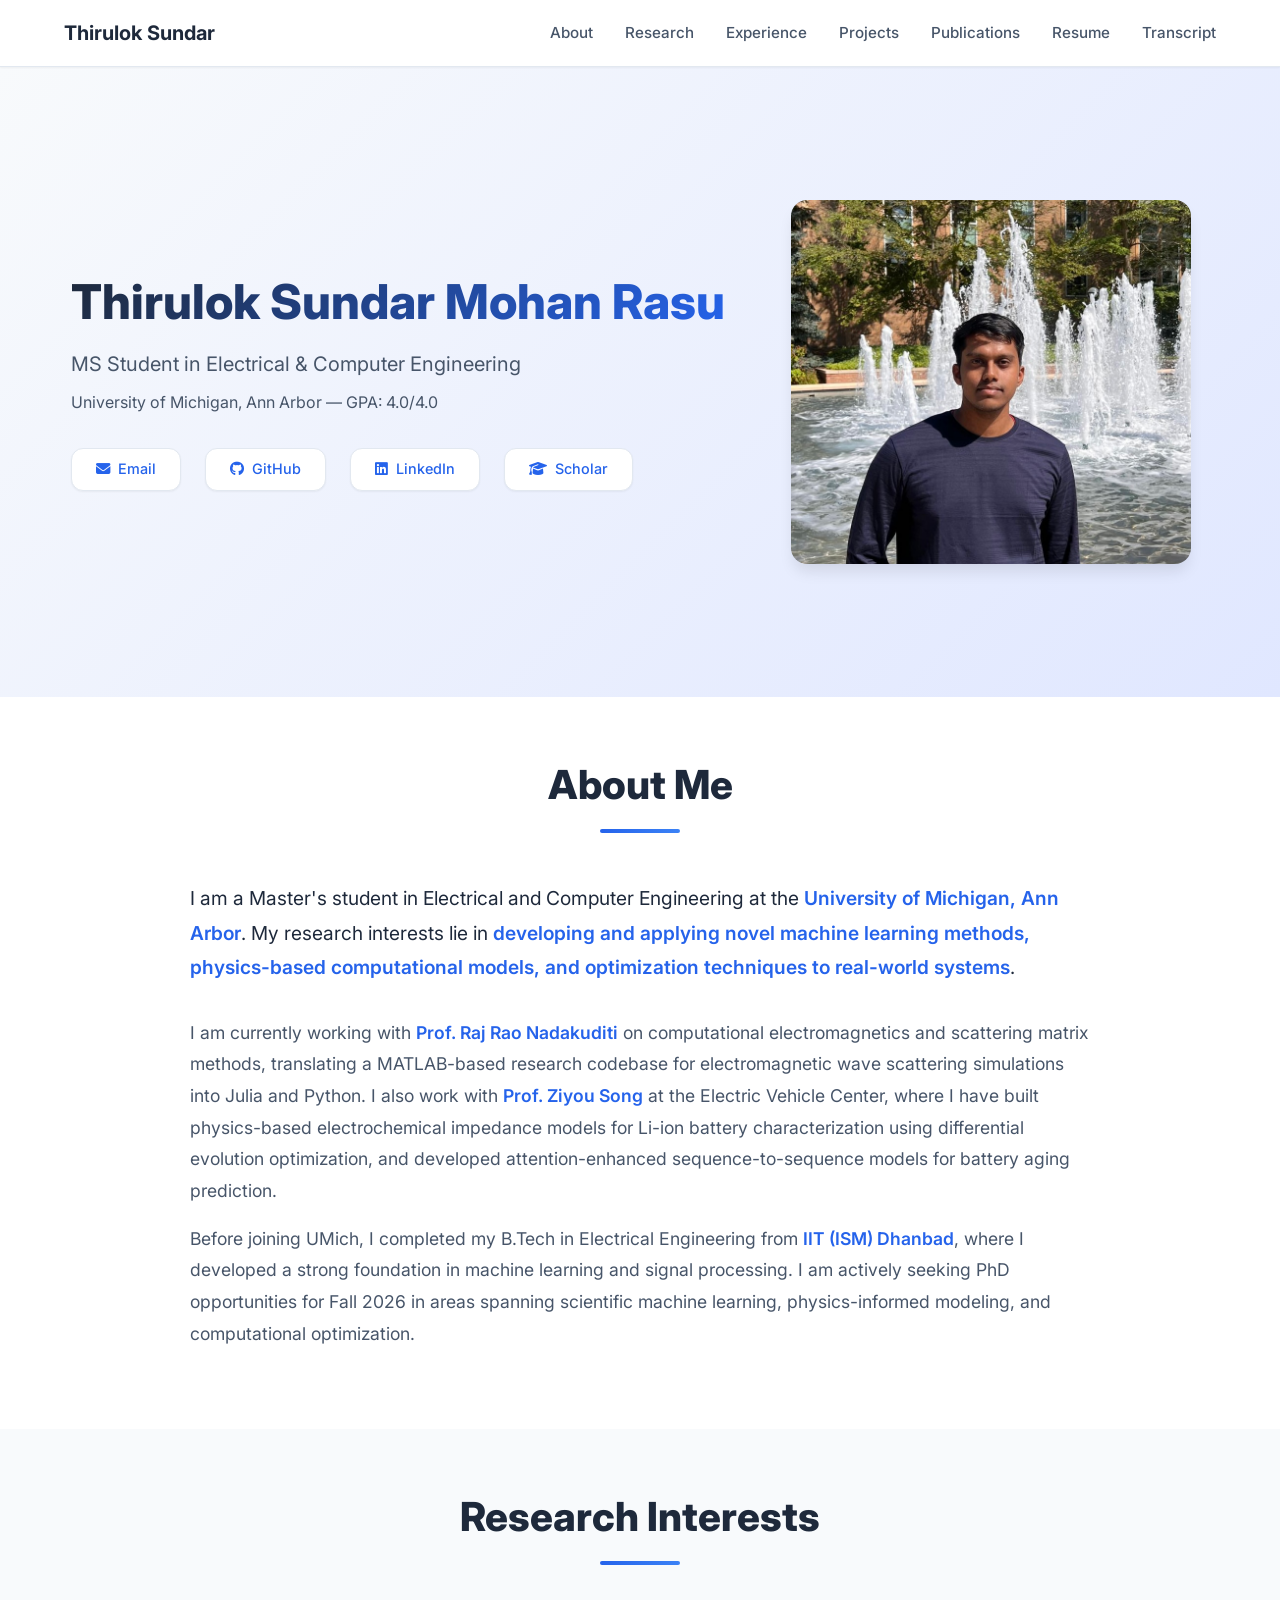
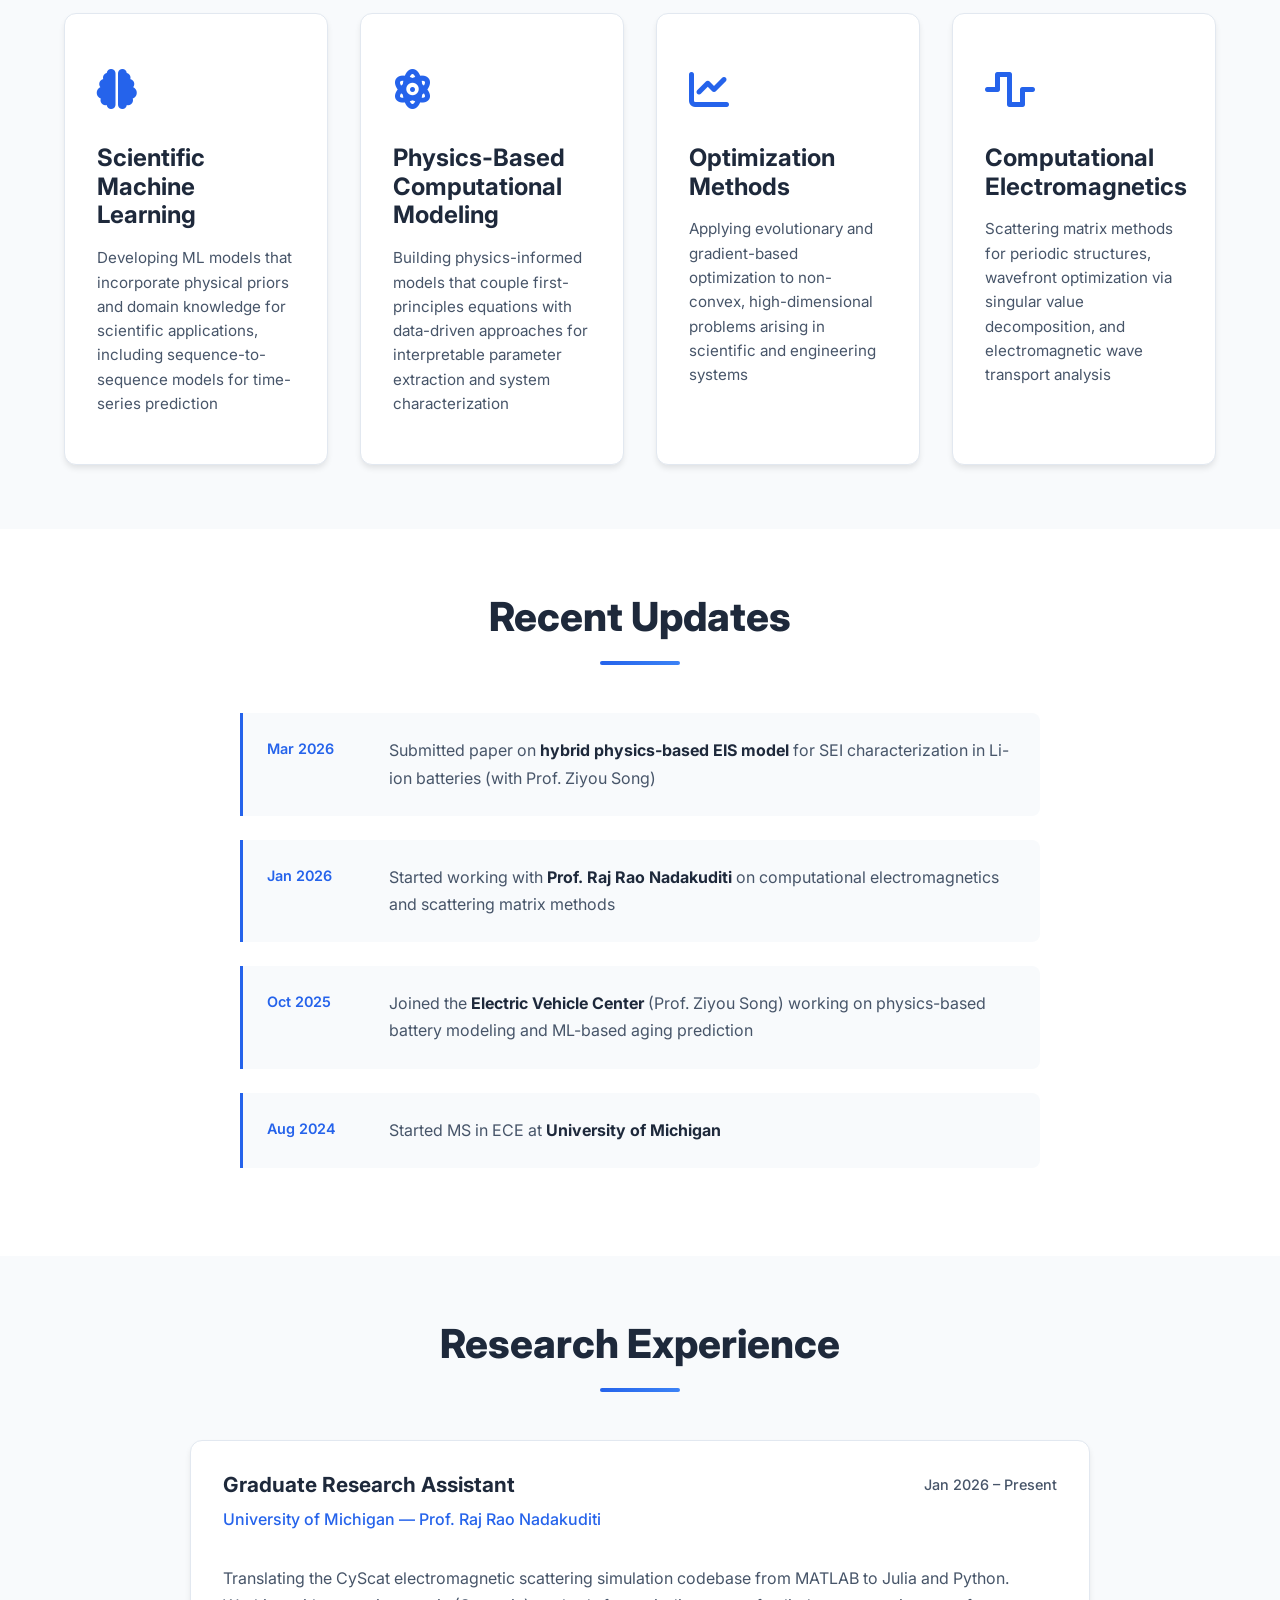
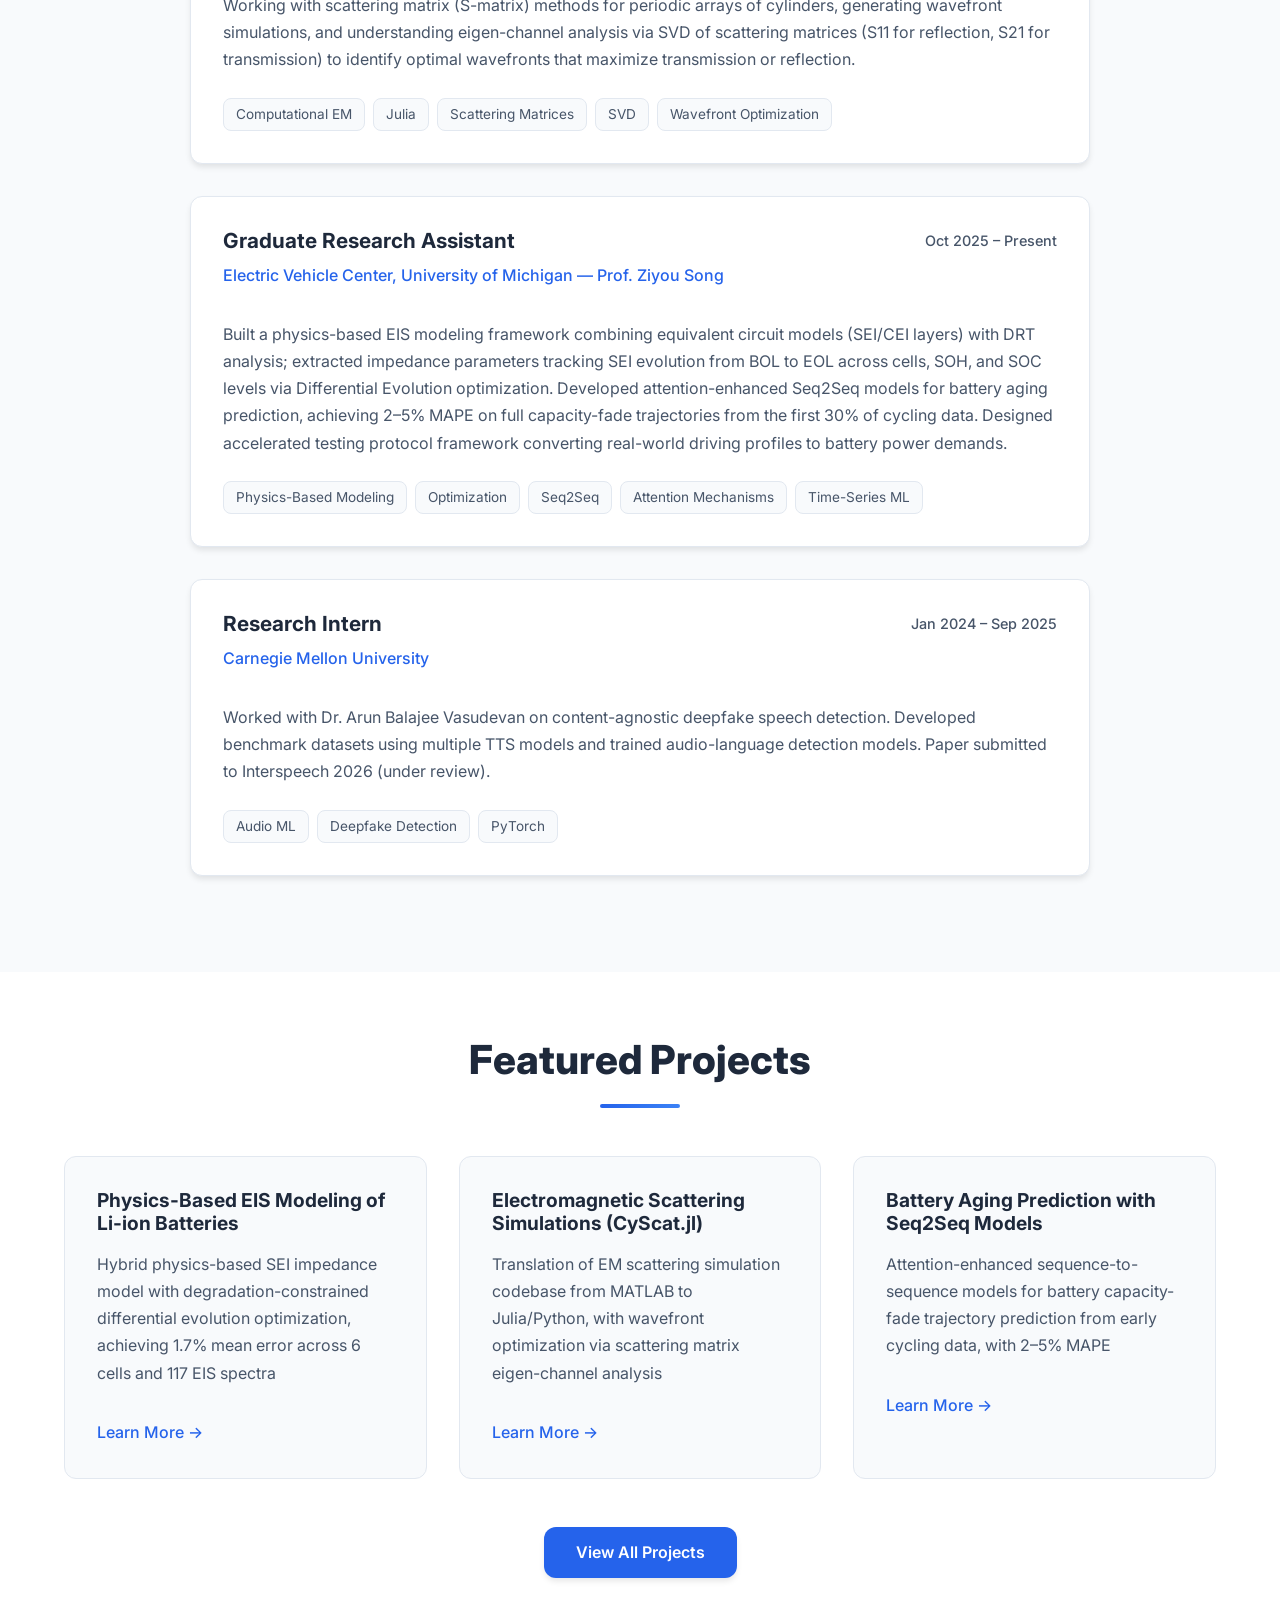
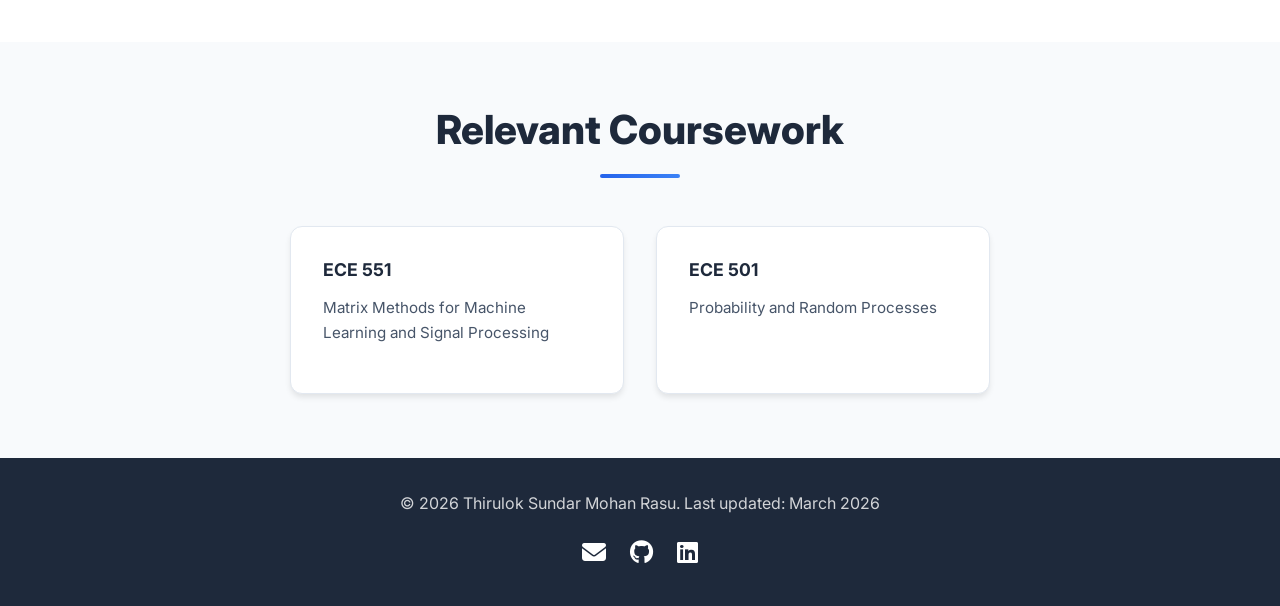
==== commit f3b62f80: "Updated" ====
--- a/index.html
+++ b/index.html
@@ -3,7 +3,7 @@
 <head>
     <meta charset="UTF-8">
     <meta name="viewport" content="width=device-width, initial-scale=1.0">
-    <title>Thirulok Sundar Mohan Rasu | Robotics & Computer Vision Researcher</title>
+    <title>Thirulok Sundar Mohan Rasu | ML & Computational Modeling Researcher</title>
     <link rel="stylesheet" href="css/style.css">
     <link rel="stylesheet" href="https://cdnjs.cloudflare.com/ajax/libs/font-awesome/6.4.0/css/all.min.css">
     <link href="https://fonts.googleapis.com/css2?family=Inter:wght@300;400;500;600;700&display=swap" rel="stylesheet">
@@ -19,7 +19,8 @@
                 <li><a href="#experience" class="nav-link">Experience</a></li>
                 <li><a href="projects.html" class="nav-link">Projects</a></li>
                 <li><a href="publications.html" class="nav-link">Publications</a></li>
-                <li><a href="docs/CV.pdf" class="nav-link" target="_blank">CV</a></li>
+                <li><a href="docs/CV.pdf" class="nav-link" target="_blank">Resume</a></li>
+                <li><a href="docs/UM_transcript.pdf" class="nav-link" target="_blank">Transcript</a></li>
             </ul>
             <div class="hamburger">
                 <span class="bar"></span>
@@ -35,7 +36,7 @@
             <div class="hero-content">
                 <h1 class="hero-title">Thirulok Sundar Mohan Rasu</h1>
                 <p class="hero-subtitle">MS Student in Electrical & Computer Engineering</p>
-                <p class="hero-location">University of Michigan, Ann Arbor</p>
+                <p class="hero-location">University of Michigan, Ann Arbor &mdash; GPA: 4.0/4.0</p>
                 <div class="hero-links">
                     <a href="mailto:thirulok@umich.edu" class="hero-link"><i class="fas fa-envelope"></i> Email</a>
                     <a href="https://github.com/Thiruloksundar" class="hero-link" target="_blank"><i class="fab fa-github"></i> GitHub</a>
@@ -44,7 +45,7 @@
                 </div>
             </div>
             <div class="hero-image">
-                <img src="media/thiru.jpg" alt="Thirulok Sundar Mohan Rasu">
+                <img src="media/profile.jpg" alt="Thirulok Sundar Mohan Rasu">
             </div>
         </div>
     </section>
@@ -55,16 +56,13 @@
             <h2 class="section-title">About Me</h2>
             <div class="about-content">
                 <p class="intro-text">
-                    I am a Master's student in Electrical and Computer Engineering at the <strong>University of Michigan, Ann Arbor</strong>, where I work as a Research Assistant with <a href="#" target="_blank">Prof. Jeong Joon Park</a>. My research lies at the fascinating intersection of <strong>robotics, autonomous vehicles, and computer vision</strong>—areas that I believe will fundamentally reshape how machines perceive and interact with the world.
+                    I am a Master's student in Electrical and Computer Engineering at the <strong>University of Michigan, Ann Arbor</strong>. My research interests lie in <strong>developing and applying novel machine learning methods, physics-based computational models, and optimization techniques to real-world systems</strong>.
                 </p>
                 <p>
-                    I'm driven by the challenge of enabling robots to truly <em>understand</em> their environments. From developing 4D perception systems to creating robust deepfake detection models, my work spans the spectrum of modern AI and robotics. I'm particularly passionate about leveraging <strong>foundational models</strong>, <strong>3D/4D reconstruction</strong>, and <strong>sensor fusion</strong> to build autonomous systems that can navigate complex, dynamic environments safely and intelligently.
+                    I am currently working with <strong>Prof. Raj Rao Nadakuditi</strong> on computational electromagnetics and scattering matrix methods, translating a MATLAB-based research codebase for electromagnetic wave scattering simulations into Julia and Python. I also work with <strong>Prof. Ziyou Song</strong> at the Electric Vehicle Center, where I have built physics-based electrochemical impedance models for Li-ion battery characterization using differential evolution optimization, and developed attention-enhanced sequence-to-sequence models for battery aging prediction.
                 </p>
                 <p>
-                    Before joining UMich, I completed my B.Tech in Electrical Engineering from <strong>IIT (ISM) Dhanbad</strong>, where I developed a strong foundation in machine learning and robotics. I've had the privilege of working with exceptional researchers at <strong>Carnegie Mellon University</strong> and the <strong>University of Central Florida</strong>, and contributed to real-world robotics solutions at <strong>Mowito</strong>.
-                </p>
-                <p>
-                    Beyond research, I'm an avid reader who enjoys diving into fiction and contemplating big questions about technology's role in society. I'm always excited to discuss ideas, collaborate on challenging problems, or explore new research directions—feel free to reach out!
+                    Before joining UMich, I completed my B.Tech in Electrical Engineering from <strong>IIT (ISM) Dhanbad</strong>, where I developed a strong foundation in machine learning and signal processing. I am actively seeking PhD opportunities for Fall 2026 in areas spanning scientific machine learning, physics-informed modeling, and computational optimization.
                 </p>
             </div>
         </div>
@@ -76,24 +74,24 @@
             <h2 class="section-title">Research Interests</h2>
             <div class="research-grid">
                 <div class="research-card">
-                    <div class="research-icon">🤖</div>
-                    <h3>Robot Perception</h3>
-                    <p>4D reconstruction, scene understanding, and developing perception systems that enable robots to make sense of complex environments</p>
-                </div>
-                <div class="research-card">
-                    <div class="research-icon">🚗</div>
-                    <h3>Autonomous Navigation</h3>
-                    <p>Motion planning, localization, SLAM, and sensor fusion for safe and efficient autonomous vehicle navigation</p>
-                </div>
-                <div class="research-card">
-                    <div class="research-icon">👁️</div>
-                    <h3>Computer Vision</h3>
-                    <p>3D/4D reconstruction, multi-view geometry, and visual learning for robotic applications</p>
-                </div>
-                <div class="research-card">
-                    <div class="research-icon">🧠</div>
-                    <h3>Foundational Models</h3>
-                    <p>Leveraging LLMs and VLMs for task planning, human-robot interaction, and multimodal understanding</p>
+                    <div class="research-icon"><i class="fas fa-brain" style="font-size:2.5rem;color:var(--primary-color)"></i></div>
+                    <h3>Scientific Machine Learning</h3>
+                    <p>Developing ML models that incorporate physical priors and domain knowledge for scientific applications, including sequence-to-sequence models for time-series prediction</p>
+                </div>
+                <div class="research-card">
+                    <div class="research-icon"><i class="fas fa-atom" style="font-size:2.5rem;color:var(--primary-color)"></i></div>
+                    <h3>Physics-Based Computational Modeling</h3>
+                    <p>Building physics-informed models that couple first-principles equations with data-driven approaches for interpretable parameter extraction and system characterization</p>
+                </div>
+                <div class="research-card">
+                    <div class="research-icon"><i class="fas fa-chart-line" style="font-size:2.5rem;color:var(--primary-color)"></i></div>
+                    <h3>Optimization Methods</h3>
+                    <p>Applying evolutionary and gradient-based optimization to non-convex, high-dimensional problems arising in scientific and engineering systems</p>
+                </div>
+                <div class="research-card">
+                    <div class="research-icon"><i class="fas fa-wave-square" style="font-size:2.5rem;color:var(--primary-color)"></i></div>
+                    <h3>Computational Electromagnetics</h3>
+                    <p>Scattering matrix methods for periodic structures, wavefront optimization via singular value decomposition, and electromagnetic wave transport analysis</p>
                 </div>
             </div>
         </div>
@@ -105,20 +103,20 @@
             <h2 class="section-title">Recent Updates</h2>
             <div class="news-timeline">
                 <div class="news-item">
-                    <span class="news-date">Dec 2024</span>
-                    <p>Paper "Towards Content-Agnostic Deepfake Speech Detection with Multi-TTS" accepted to <strong>ICASSP 2025</strong>! 🎉</p>
+                    <span class="news-date">Mar 2026</span>
+                    <p>Submitted paper on <strong>hybrid physics-based EIS model</strong> for SEI characterization in Li-ion batteries (with Prof. Ziyou Song)</p>
+                </div>
+                <div class="news-item">
+                    <span class="news-date">Jan 2026</span>
+                    <p>Started working with <strong>Prof. Raj Rao Nadakuditi</strong> on computational electromagnetics and scattering matrix methods</p>
+                </div>
+                <div class="news-item">
+                    <span class="news-date">Oct 2025</span>
+                    <p>Joined the <strong>Electric Vehicle Center</strong> (Prof. Ziyou Song) working on physics-based battery modeling and ML-based aging prediction</p>
                 </div>
                 <div class="news-item">
                     <span class="news-date">Aug 2024</span>
-                    <p>Started MS in ECE at <strong>University of Michigan</strong> with a perfect 4.0 GPA</p>
-                </div>
-                <div class="news-item">
-                    <span class="news-date">Jan 2024</span>
-                    <p>Joined <strong>Carnegie Mellon University</strong> as a Research Intern working on deepfake audio detection</p>
-                </div>
-                <div class="news-item">
-                    <span class="news-date">Mar 2023</span>
-                    <p>Started Robotics Software Internship at <strong>Mowito</strong>, working on vision solutions for warehouse robots</p>
+                    <p>Started MS in ECE at <strong>University of Michigan</strong></p>
                 </div>
             </div>
         </div>
@@ -127,17 +125,42 @@
     <!-- Experience Section -->
     <section id="experience" class="section experience-section">
         <div class="container">
-            <h2 class="section-title">Experience</h2>
+            <h2 class="section-title">Research Experience</h2>
             <div class="experience-timeline">
                 <div class="experience-item">
                     <div class="experience-header">
                         <div>
-                            <h3>Research Assistant</h3>
-                            <p class="experience-org">University of Michigan, Ann Arbor</p>
+                            <h3>Graduate Research Assistant</h3>
+                            <p class="experience-org">University of Michigan &mdash; Prof. Raj Rao Nadakuditi</p>
                         </div>
-                        <span class="experience-date">Aug 2025 – Present</span>
-                    </div>
-                    <p class="experience-desc">Working with Prof. Jeong Joon Park on creating 4D datasets for robot perception and learning, designing data collection pipelines and evaluation protocols.</p>
+                        <span class="experience-date">Jan 2026 &ndash; Present</span>
+                    </div>
+                    <p class="experience-desc">Translating the CyScat electromagnetic scattering simulation codebase from MATLAB to Julia and Python. Working with scattering matrix (S-matrix) methods for periodic arrays of cylinders, generating wavefront simulations, and understanding eigen-channel analysis via SVD of scattering matrices (S11 for reflection, S21 for transmission) to identify optimal wavefronts that maximize transmission or reflection.</p>
+                    <div class="experience-tags">
+                        <span class="tag">Computational EM</span>
+                        <span class="tag">Julia</span>
+                        <span class="tag">Scattering Matrices</span>
+                        <span class="tag">SVD</span>
+                        <span class="tag">Wavefront Optimization</span>
+                    </div>
+                </div>
+
+                <div class="experience-item">
+                    <div class="experience-header">
+                        <div>
+                            <h3>Graduate Research Assistant</h3>
+                            <p class="experience-org">Electric Vehicle Center, University of Michigan &mdash; Prof. Ziyou Song</p>
+                        </div>
+                        <span class="experience-date">Oct 2025 &ndash; Present</span>
+                    </div>
+                    <p class="experience-desc">Built a physics-based EIS modeling framework combining equivalent circuit models (SEI/CEI layers) with DRT analysis; extracted impedance parameters tracking SEI evolution from BOL to EOL across cells, SOH, and SOC levels via Differential Evolution optimization. Developed attention-enhanced Seq2Seq models for battery aging prediction, achieving 2&ndash;5% MAPE on full capacity-fade trajectories from the first 30% of cycling data. Designed accelerated testing protocol framework converting real-world driving profiles to battery power demands.</p>
+                    <div class="experience-tags">
+                        <span class="tag">Physics-Based Modeling</span>
+                        <span class="tag">Optimization</span>
+                        <span class="tag">Seq2Seq</span>
+                        <span class="tag">Attention Mechanisms</span>
+                        <span class="tag">Time-Series ML</span>
+                    </div>
                 </div>
 
                 <div class="experience-item">
@@ -146,47 +169,15 @@
                             <h3>Research Intern</h3>
                             <p class="experience-org">Carnegie Mellon University</p>
                         </div>
-                        <span class="experience-date">Jan 2024 – Sep 2025</span>
-                    </div>
-                    <p class="experience-desc">Worked with Dr. Arun Balajee Vasudevan on content-agnostic deepfake speech detection. Developed benchmark datasets using multiple TTS models and trained audio-language detection models. Published paper to ICASSP 2025.</p>
+                        <span class="experience-date">Jan 2024 &ndash; Sep 2025</span>
+                    </div>
+                    <p class="experience-desc">Worked with Dr. Arun Balajee Vasudevan on content-agnostic deepfake speech detection. Developed benchmark datasets using multiple TTS models and trained audio-language detection models. Paper submitted to Interspeech 2026 (under review).</p>
                     <div class="experience-tags">
                         <span class="tag">Audio ML</span>
                         <span class="tag">Deepfake Detection</span>
                         <span class="tag">PyTorch</span>
                     </div>
                 </div>
-
-                <div class="experience-item">
-                    <div class="experience-header">
-                        <div>
-                            <h3>Research Intern</h3>
-                            <p class="experience-org">University of Central Florida - CRCV Lab</p>
-                        </div>
-                        <span class="experience-date">Feb 2024 – Dec 2024</span>
-                    </div>
-                    <p class="experience-desc">Worked with Prof. Yogesh Rawat on mitigating activity hallucinations in Video-LLMs. Created annotated datasets and fine-grained evaluation metrics for robust activity understanding.</p>
-                    <div class="experience-tags">
-                        <span class="tag">Video-LLMs</span>
-                        <span class="tag">Computer Vision</span>
-                        <span class="tag">Dataset Creation</span>
-                    </div>
-                </div>
-
-                <div class="experience-item">
-                    <div class="experience-header">
-                        <div>
-                            <h3>Robotics Software Intern</h3>
-                            <p class="experience-org">Mowito</p>
-                        </div>
-                        <span class="experience-date">Mar 2023 – Jul 2023</span>
-                    </div>
-                    <p class="experience-desc">Implemented perceptual-hashing for dataset deduplication and built production-ready dataset classes. Developed order-completion time estimation and clustering algorithms for warehouse optimization.</p>
-                    <div class="experience-tags">
-                        <span class="tag">Robotics</span>
-                        <span class="tag">Computer Vision</span>
-                        <span class="tag">Production Systems</span>
-                    </div>
-                </div>
             </div>
         </div>
     </section>
@@ -197,19 +188,19 @@
             <h2 class="section-title">Featured Projects</h2>
             <div class="projects-grid">
                 <div class="project-card">
-                    <h3>Robot Localization with Kalman & Particle Filters</h3>
-                    <p>Implemented and compared Kalman and Particle filters on PR2 robot under five different scenarios, studying their advantages and limitations</p>
-                    <a href="https://github.com/Thiruloksundar" class="project-link" target="_blank">View on GitHub →</a>
+                    <h3>Physics-Based EIS Modeling of Li-ion Batteries</h3>
+                    <p>Hybrid physics-based SEI impedance model with degradation-constrained differential evolution optimization, achieving 1.7% mean error across 6 cells and 117 EIS spectra</p>
+                    <a href="projects.html#eis-modeling" class="project-link">Learn More &rarr;</a>
                 </div>
                 <div class="project-card">
-                    <h3>Autonomous Mobile Robot Navigation</h3>
-                    <p>Complete autonomous navigation system using ROS2 and Nav2 stack with real-time lidar-based obstacle detection and collision avoidance</p>
-                    <a href="https://github.com/Thiruloksundar" class="project-link" target="_blank">View on GitHub →</a>
+                    <h3>Electromagnetic Scattering Simulations (CyScat.jl)</h3>
+                    <p>Translation of EM scattering simulation codebase from MATLAB to Julia/Python, with wavefront optimization via scattering matrix eigen-channel analysis</p>
+                    <a href="projects.html#cyscat" class="project-link">Learn More &rarr;</a>
                 </div>
                 <div class="project-card">
-                    <h3>Challenges in Multi-view 3D Scene Reconstruction</h3>
-                    <p>Analyzed failure cases of MASt3R for multi-view reconstruction under challenging conditions and documented limitations</p>
-                    <a href="#" class="project-link" target="_blank">Read Paper →</a>
+                    <h3>Battery Aging Prediction with Seq2Seq Models</h3>
+                    <p>Attention-enhanced sequence-to-sequence models for battery capacity-fade trajectory prediction from early cycling data, with 2&ndash;5% MAPE</p>
+                    <a href="projects.html#aging-prediction" class="project-link">Learn More &rarr;</a>
                 </div>
             </div>
             <div class="cta-center">
@@ -218,10 +209,27 @@
         </div>
     </section>
 
+    <!-- Coursework Section -->
+    <section class="section" style="background: var(--bg-secondary);">
+        <div class="container">
+            <h2 class="section-title">Relevant Coursework</h2>
+            <div class="research-grid" style="max-width:700px; margin:0 auto;">
+                <div class="research-card">
+                    <h3 style="font-size:1.1rem;">ECE 551</h3>
+                    <p>Matrix Methods for Machine Learning and Signal Processing</p>
+                </div>
+                <div class="research-card">
+                    <h3 style="font-size:1.1rem;">ECE 501</h3>
+                    <p>Probability and Random Processes</p>
+                </div>
+            </div>
+        </div>
+    </section>
+
     <!-- Footer -->
     <footer class="footer">
         <div class="container">
-            <p>&copy; 2025 Thirulok Sundar Mohan Rasu. Last updated: January 2025</p>
+            <p>&copy; 2026 Thirulok Sundar Mohan Rasu. Last updated: March 2026</p>
             <div class="footer-links">
                 <a href="mailto:thirulok@umich.edu"><i class="fas fa-envelope"></i></a>
                 <a href="https://github.com/Thiruloksundar" target="_blank"><i class="fab fa-github"></i></a>
--- a/css/style.css
+++ b/css/style.css
@@ -1002,6 +1002,47 @@
 }
 
 /* ========================================
+   PROJECT MEDIA (images, video, poster)
+   ======================================== */
+
+.project-detailed img {
+    cursor: pointer;
+    transition: transform 0.3s ease, box-shadow 0.3s ease;
+}
+
+.project-detailed img:hover {
+    transform: scale(1.01);
+    box-shadow: var(--shadow-lg);
+}
+
+/* Lightbox overlay for click-to-enlarge images */
+.lightbox-overlay {
+    display: none;
+    position: fixed;
+    top: 0;
+    left: 0;
+    width: 100%;
+    height: 100%;
+    background: rgba(0, 0, 0, 0.85);
+    z-index: 2000;
+    cursor: zoom-out;
+    align-items: center;
+    justify-content: center;
+    padding: 2rem;
+}
+
+.lightbox-overlay.active {
+    display: flex;
+}
+
+.lightbox-overlay img {
+    max-width: 95%;
+    max-height: 95vh;
+    border-radius: var(--radius-md);
+    box-shadow: 0 20px 60px rgba(0, 0, 0, 0.5);
+}
+
+/* ========================================
    ANIMATIONS
    ======================================== */
 
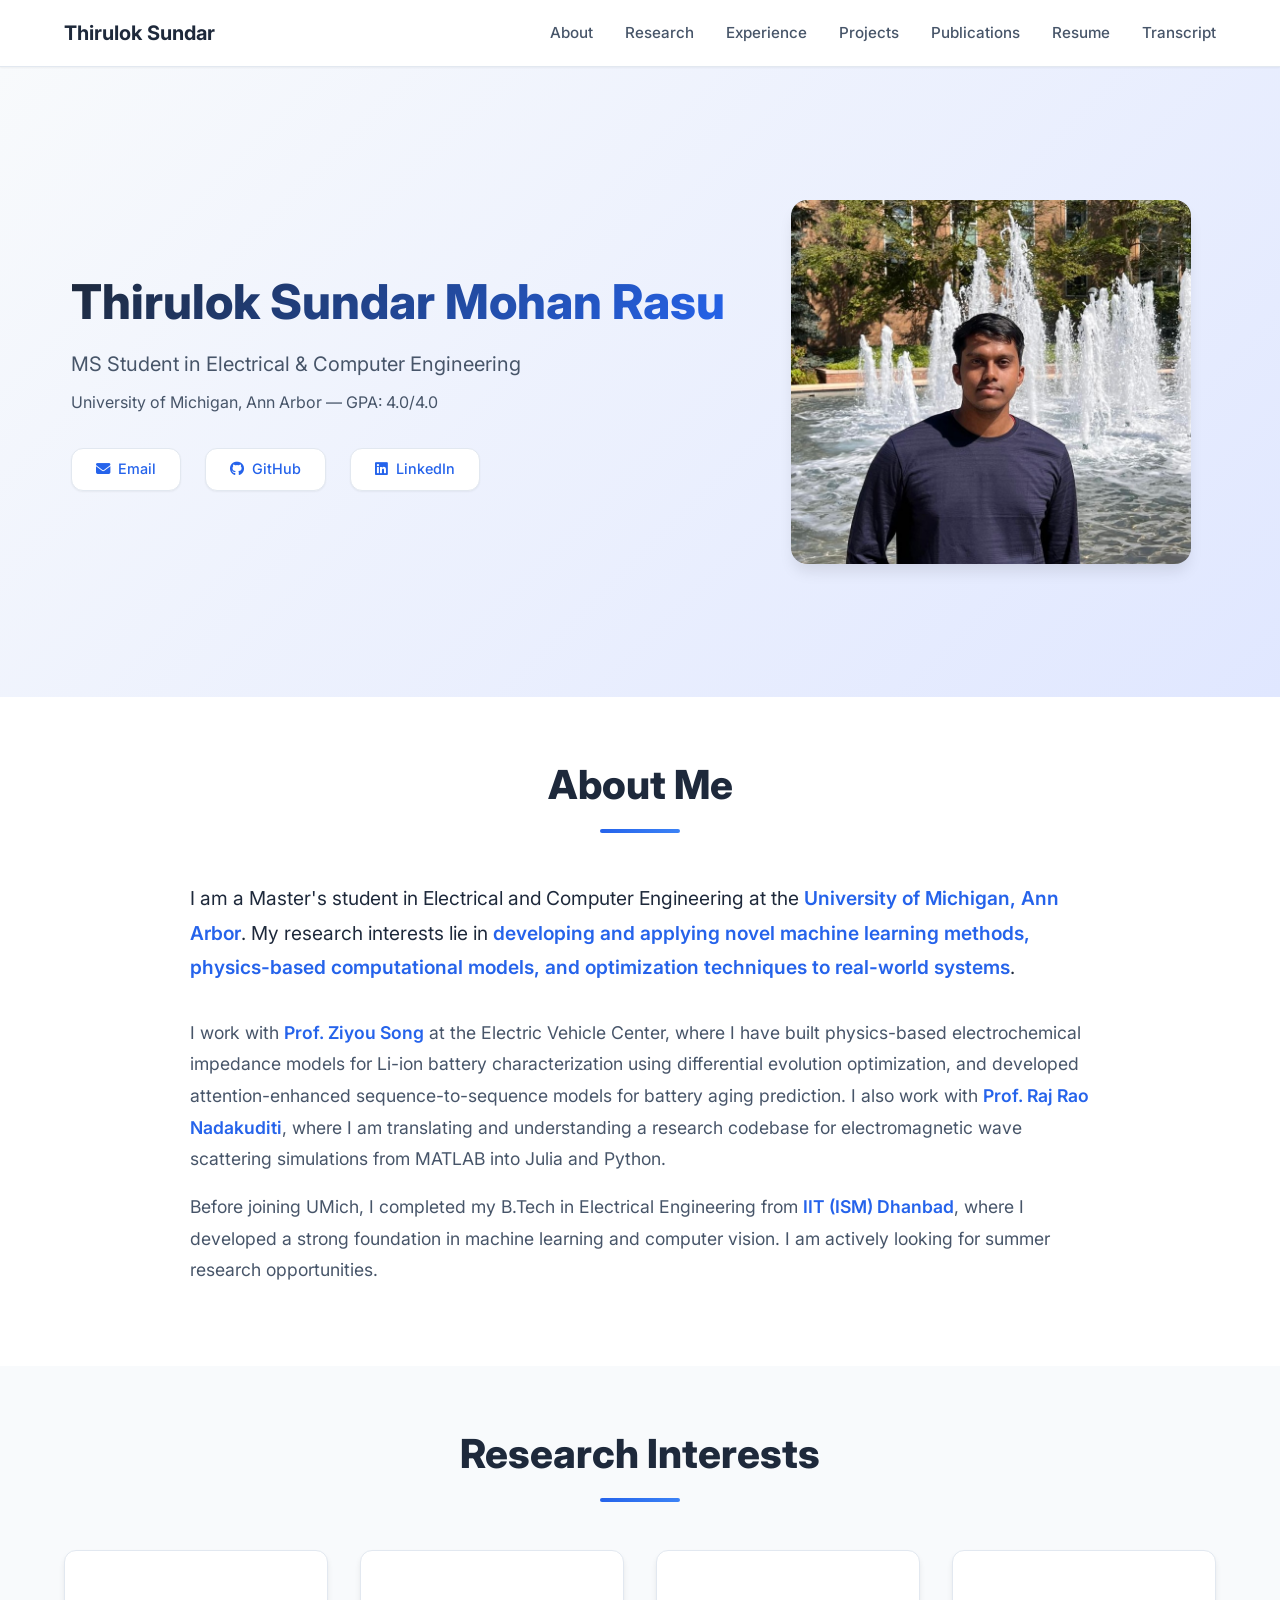
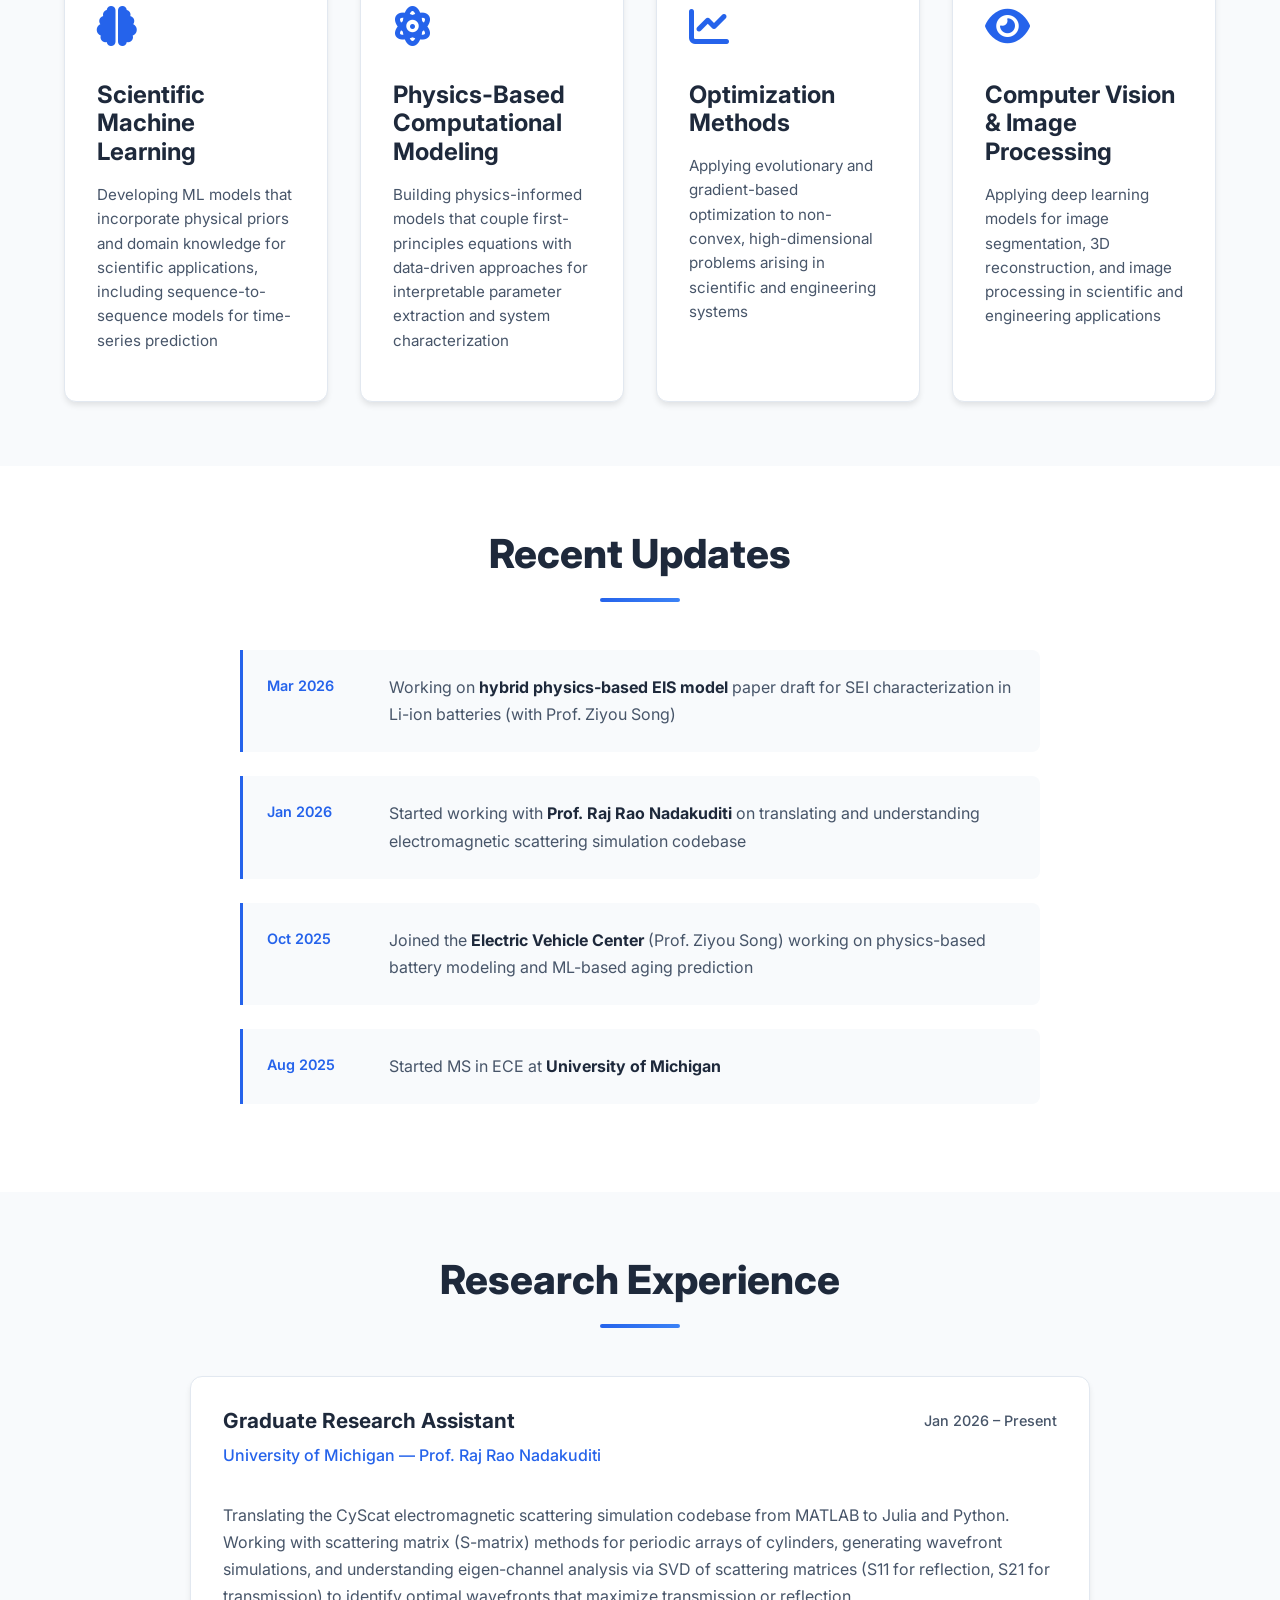
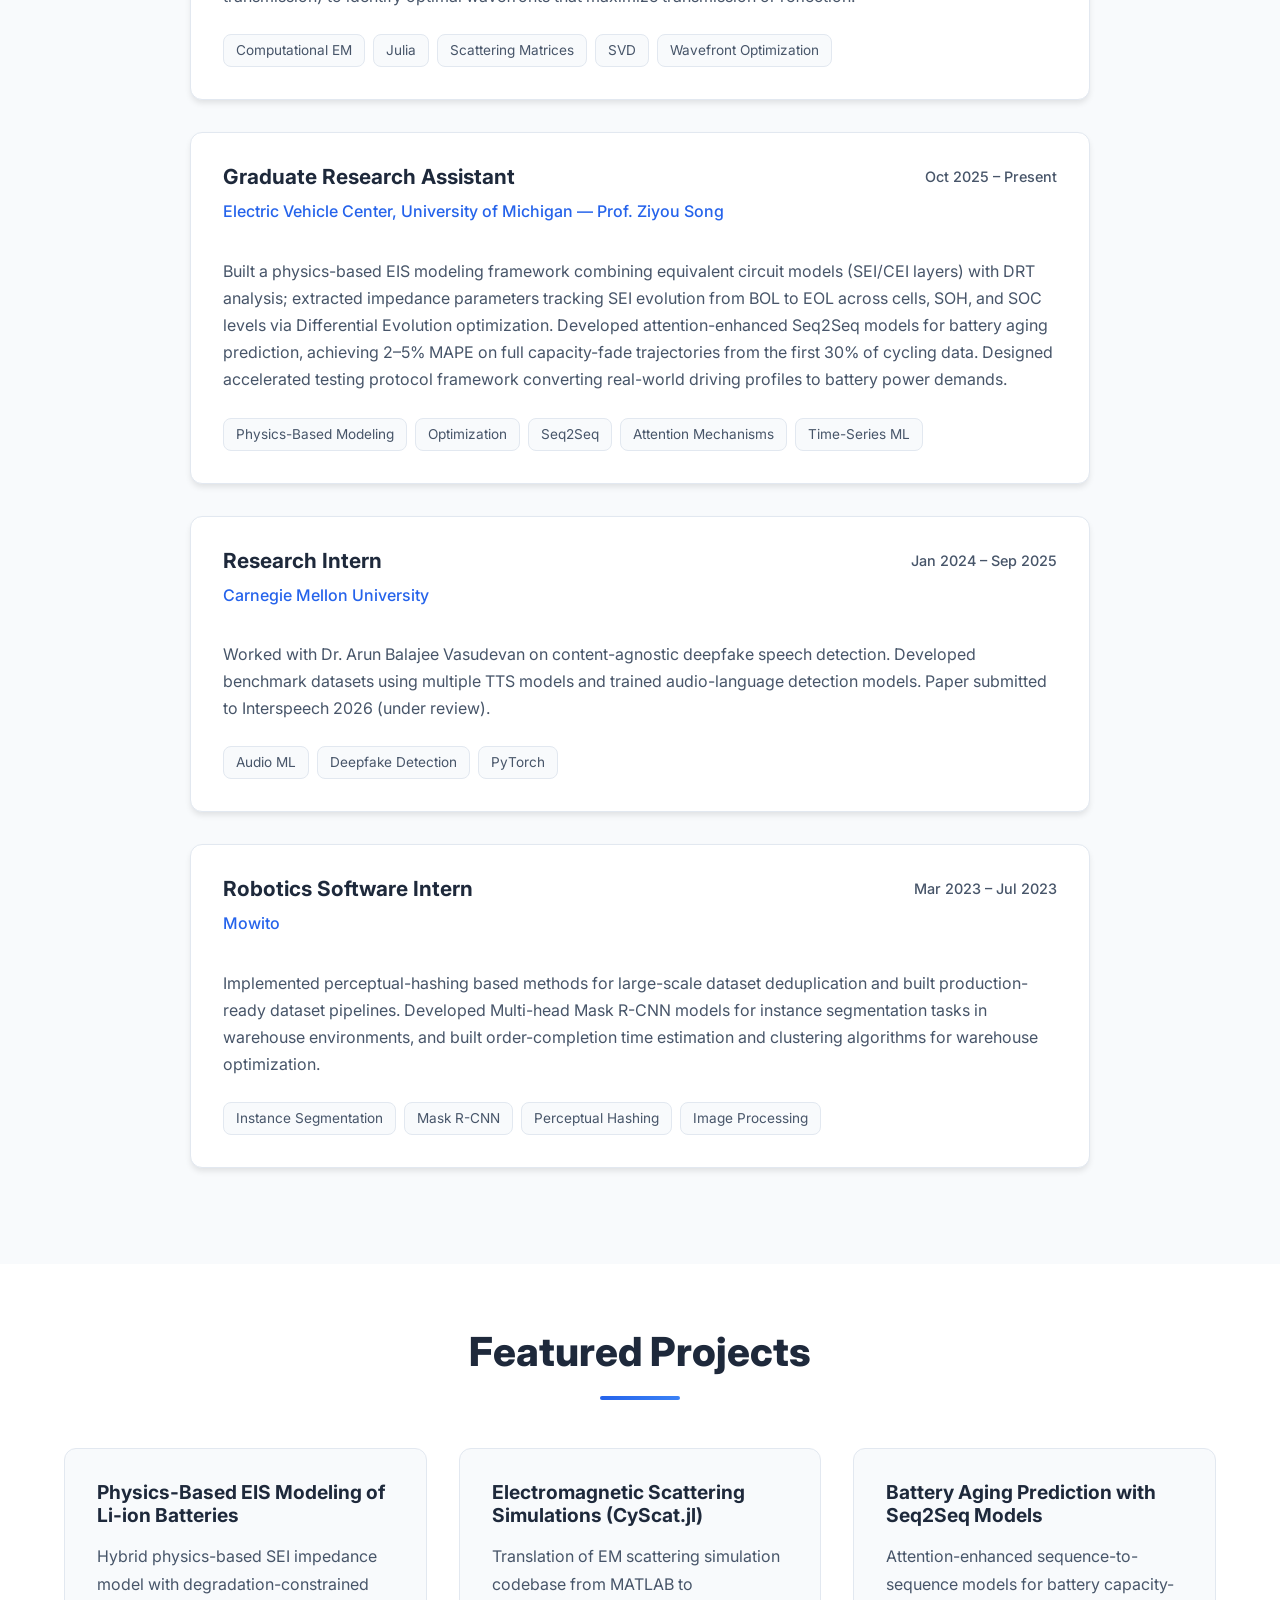
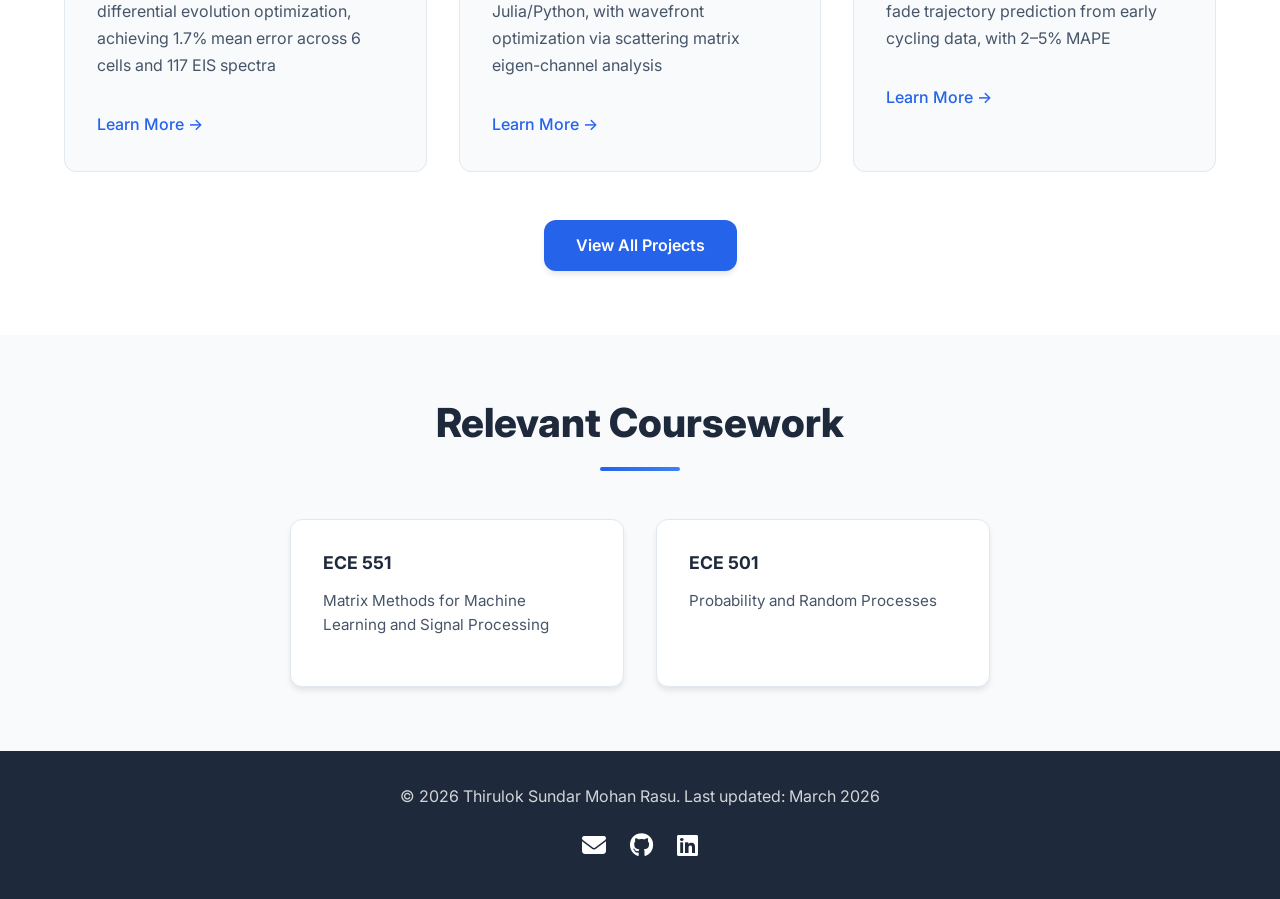
==== commit 61b8efd7: "update" ====
--- a/index.html
+++ b/index.html
@@ -41,7 +41,6 @@
                     <a href="mailto:thirulok@umich.edu" class="hero-link"><i class="fas fa-envelope"></i> Email</a>
                     <a href="https://github.com/Thiruloksundar" class="hero-link" target="_blank"><i class="fab fa-github"></i> GitHub</a>
                     <a href="https://linkedin.com/in/thirulok-sundar-mohanrasu" class="hero-link" target="_blank"><i class="fab fa-linkedin"></i> LinkedIn</a>
-                    <a href="https://scholar.google.com" class="hero-link" target="_blank"><i class="fas fa-graduation-cap"></i> Scholar</a>
                 </div>
             </div>
             <div class="hero-image">
@@ -59,10 +58,10 @@
                     I am a Master's student in Electrical and Computer Engineering at the <strong>University of Michigan, Ann Arbor</strong>. My research interests lie in <strong>developing and applying novel machine learning methods, physics-based computational models, and optimization techniques to real-world systems</strong>.
                 </p>
                 <p>
-                    I am currently working with <strong>Prof. Raj Rao Nadakuditi</strong> on computational electromagnetics and scattering matrix methods, translating a MATLAB-based research codebase for electromagnetic wave scattering simulations into Julia and Python. I also work with <strong>Prof. Ziyou Song</strong> at the Electric Vehicle Center, where I have built physics-based electrochemical impedance models for Li-ion battery characterization using differential evolution optimization, and developed attention-enhanced sequence-to-sequence models for battery aging prediction.
+                    I work with <strong>Prof. Ziyou Song</strong> at the Electric Vehicle Center, where I have built physics-based electrochemical impedance models for Li-ion battery characterization using differential evolution optimization, and developed attention-enhanced sequence-to-sequence models for battery aging prediction. I also work with <strong>Prof. Raj Rao Nadakuditi</strong>, where I am translating and understanding a research codebase for electromagnetic wave scattering simulations from MATLAB into Julia and Python.
                 </p>
                 <p>
-                    Before joining UMich, I completed my B.Tech in Electrical Engineering from <strong>IIT (ISM) Dhanbad</strong>, where I developed a strong foundation in machine learning and signal processing. I am actively seeking PhD opportunities for Fall 2026 in areas spanning scientific machine learning, physics-informed modeling, and computational optimization.
+                    Before joining UMich, I completed my B.Tech in Electrical Engineering from <strong>IIT (ISM) Dhanbad</strong>, where I developed a strong foundation in machine learning and computer vision. I am actively looking for summer research opportunities.
                 </p>
             </div>
         </div>
@@ -89,9 +88,9 @@
                     <p>Applying evolutionary and gradient-based optimization to non-convex, high-dimensional problems arising in scientific and engineering systems</p>
                 </div>
                 <div class="research-card">
-                    <div class="research-icon"><i class="fas fa-wave-square" style="font-size:2.5rem;color:var(--primary-color)"></i></div>
-                    <h3>Computational Electromagnetics</h3>
-                    <p>Scattering matrix methods for periodic structures, wavefront optimization via singular value decomposition, and electromagnetic wave transport analysis</p>
+                    <div class="research-icon"><i class="fas fa-eye" style="font-size:2.5rem;color:var(--primary-color)"></i></div>
+                    <h3>Computer Vision & Image Processing</h3>
+                    <p>Applying deep learning models for image segmentation, 3D reconstruction, and image processing in scientific and engineering applications</p>
                 </div>
             </div>
         </div>
@@ -104,18 +103,18 @@
             <div class="news-timeline">
                 <div class="news-item">
                     <span class="news-date">Mar 2026</span>
-                    <p>Submitted paper on <strong>hybrid physics-based EIS model</strong> for SEI characterization in Li-ion batteries (with Prof. Ziyou Song)</p>
+                    <p>Working on <strong>hybrid physics-based EIS model</strong> paper draft for SEI characterization in Li-ion batteries (with Prof. Ziyou Song)</p>
                 </div>
                 <div class="news-item">
                     <span class="news-date">Jan 2026</span>
-                    <p>Started working with <strong>Prof. Raj Rao Nadakuditi</strong> on computational electromagnetics and scattering matrix methods</p>
+                    <p>Started working with <strong>Prof. Raj Rao Nadakuditi</strong> on translating and understanding electromagnetic scattering simulation codebase</p>
                 </div>
                 <div class="news-item">
                     <span class="news-date">Oct 2025</span>
                     <p>Joined the <strong>Electric Vehicle Center</strong> (Prof. Ziyou Song) working on physics-based battery modeling and ML-based aging prediction</p>
                 </div>
                 <div class="news-item">
-                    <span class="news-date">Aug 2024</span>
+                    <span class="news-date">Aug 2025</span>
                     <p>Started MS in ECE at <strong>University of Michigan</strong></p>
                 </div>
             </div>
@@ -176,6 +175,23 @@
                         <span class="tag">Audio ML</span>
                         <span class="tag">Deepfake Detection</span>
                         <span class="tag">PyTorch</span>
+                    </div>
+                </div>
+
+                <div class="experience-item">
+                    <div class="experience-header">
+                        <div>
+                            <h3>Robotics Software Intern</h3>
+                            <p class="experience-org">Mowito</p>
+                        </div>
+                        <span class="experience-date">Mar 2023 &ndash; Jul 2023</span>
+                    </div>
+                    <p class="experience-desc">Implemented perceptual-hashing based methods for large-scale dataset deduplication and built production-ready dataset pipelines. Developed Multi-head Mask R-CNN models for instance segmentation tasks in warehouse environments, and built order-completion time estimation and clustering algorithms for warehouse optimization.</p>
+                    <div class="experience-tags">
+                        <span class="tag">Instance Segmentation</span>
+                        <span class="tag">Mask R-CNN</span>
+                        <span class="tag">Perceptual Hashing</span>
+                        <span class="tag">Image Processing</span>
                     </div>
                 </div>
             </div>
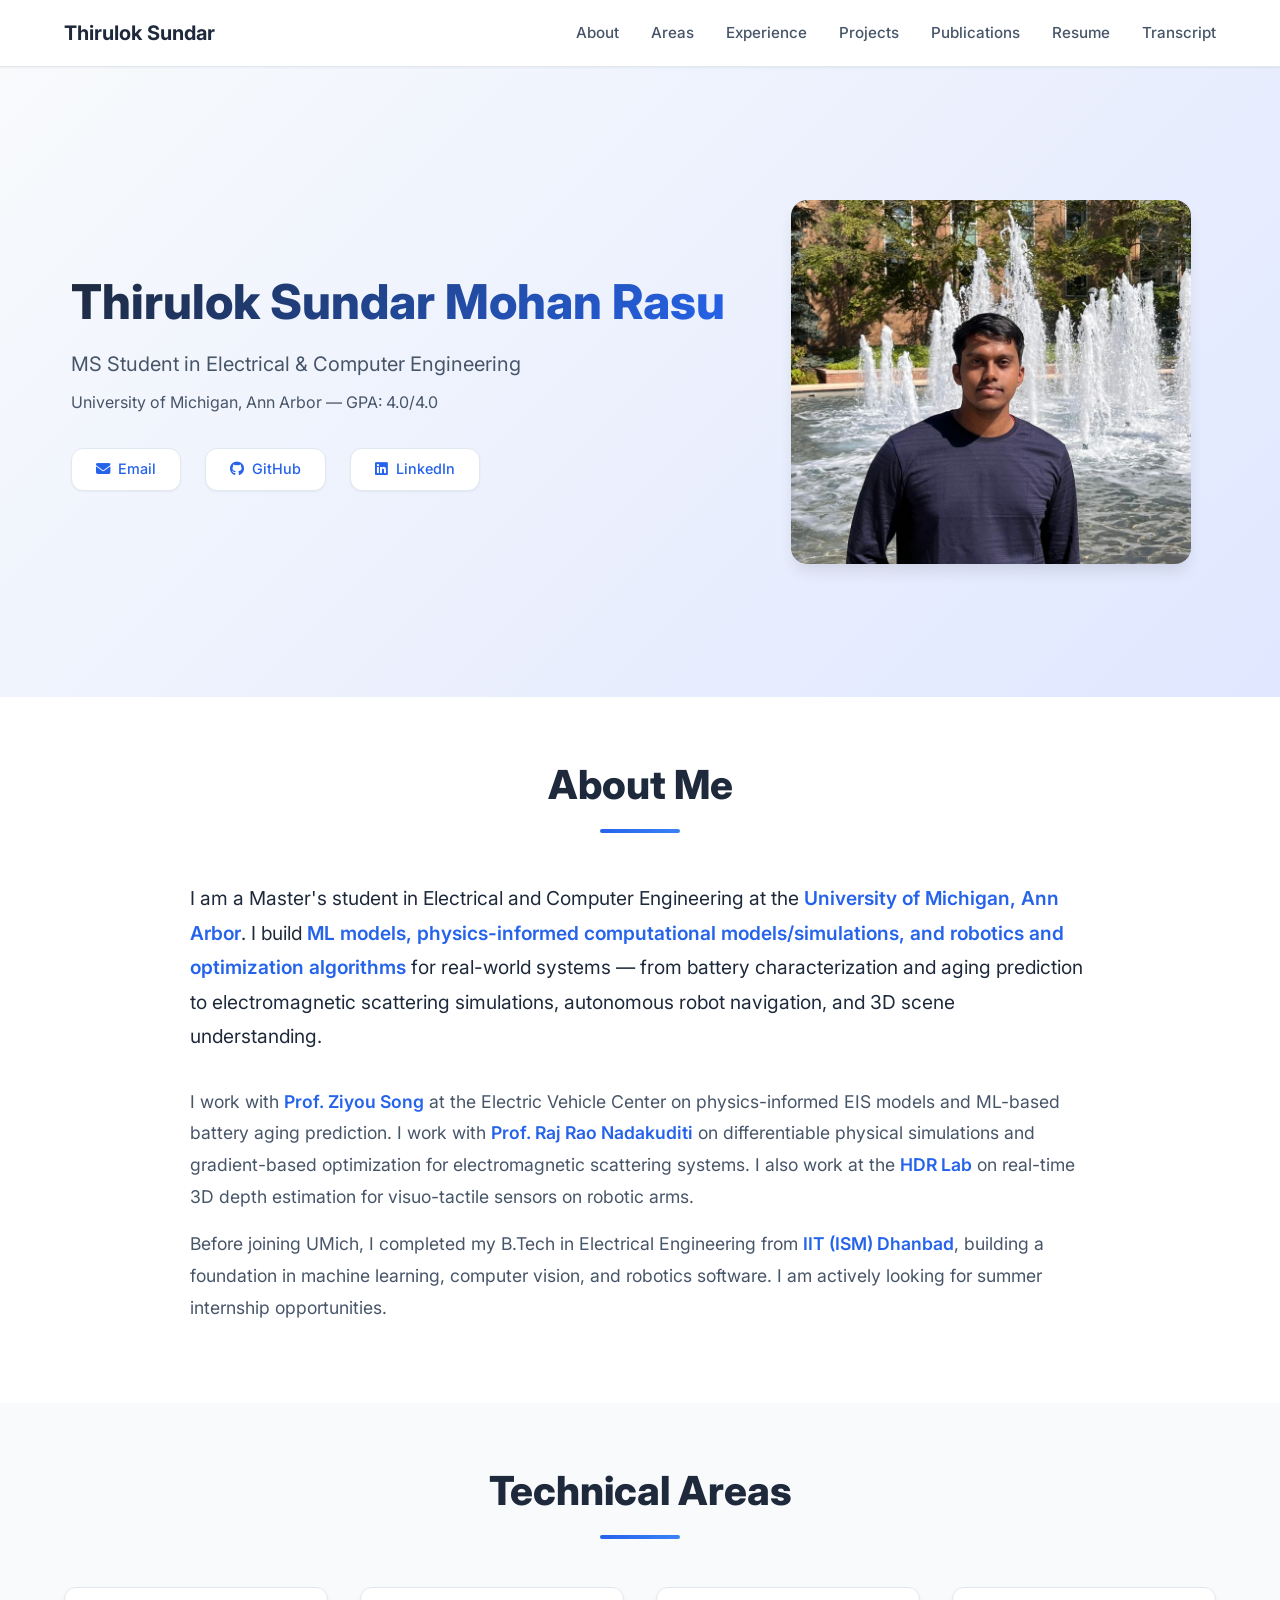
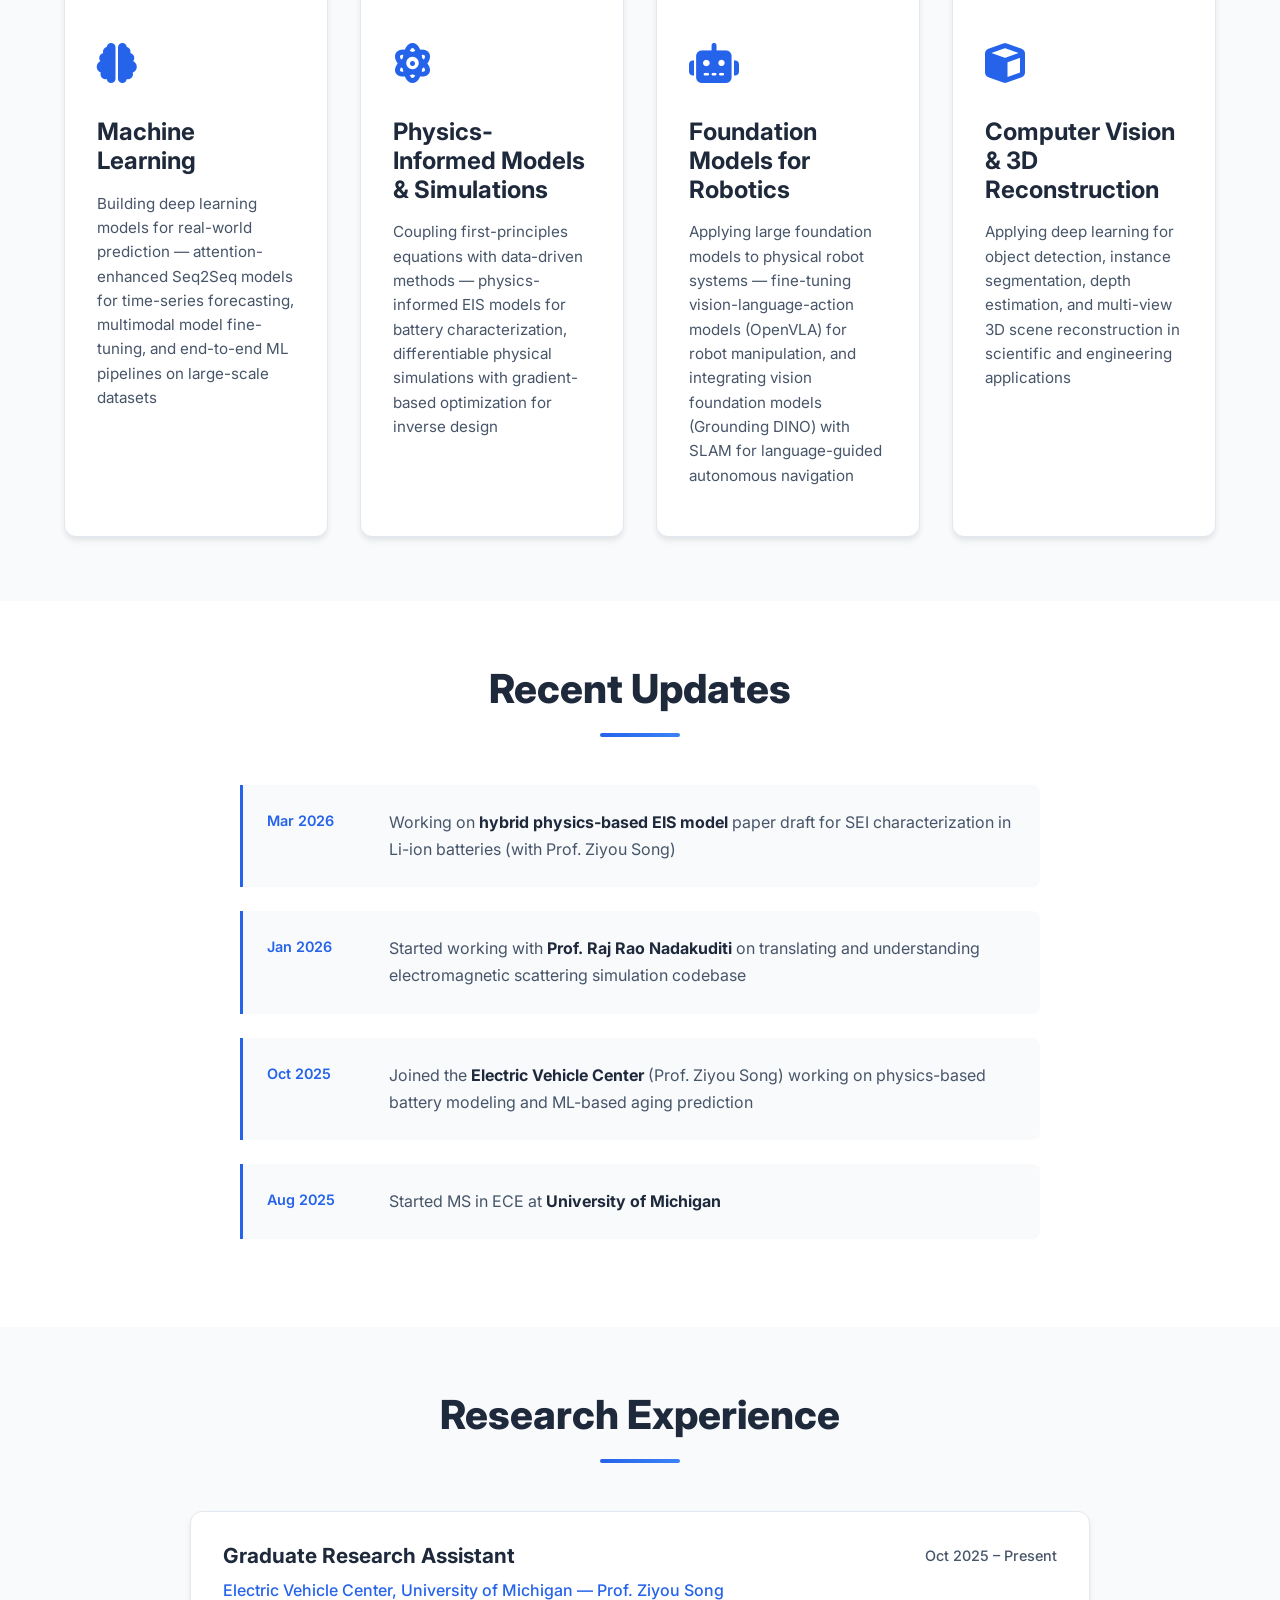
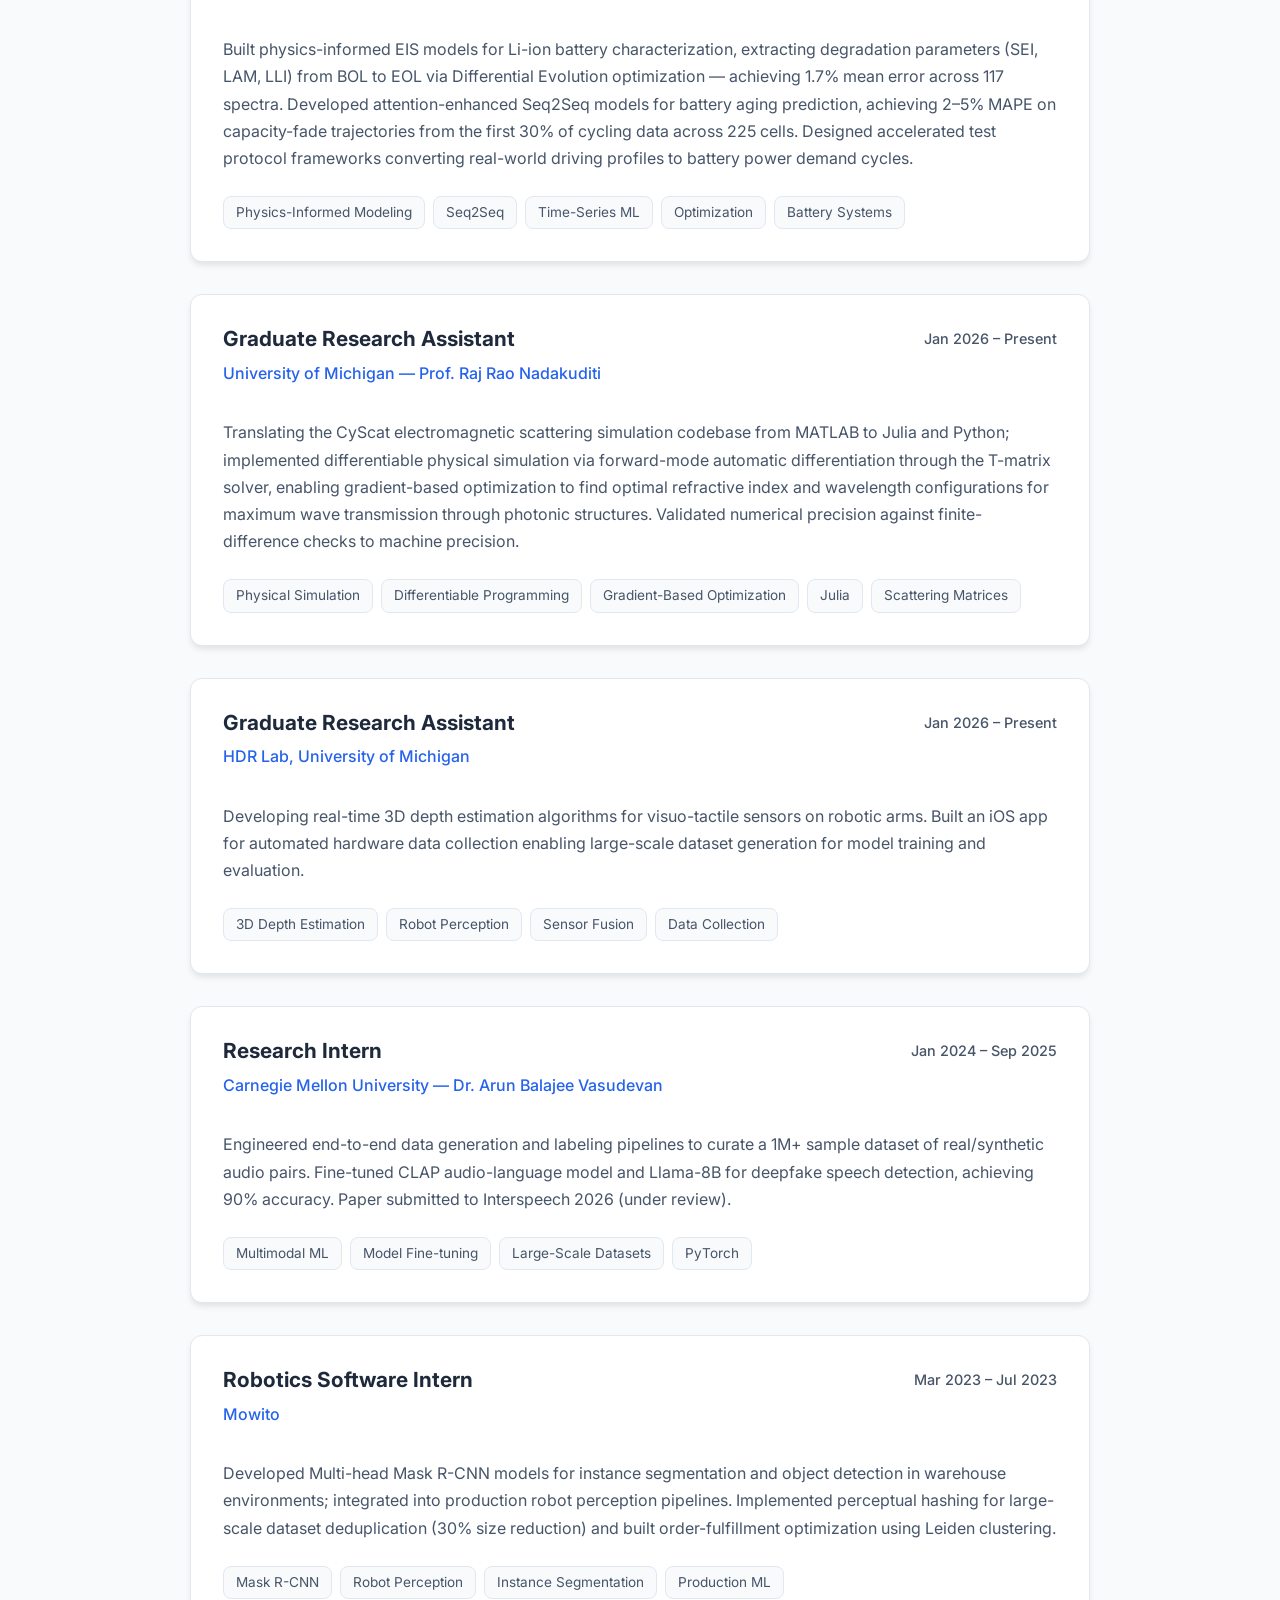
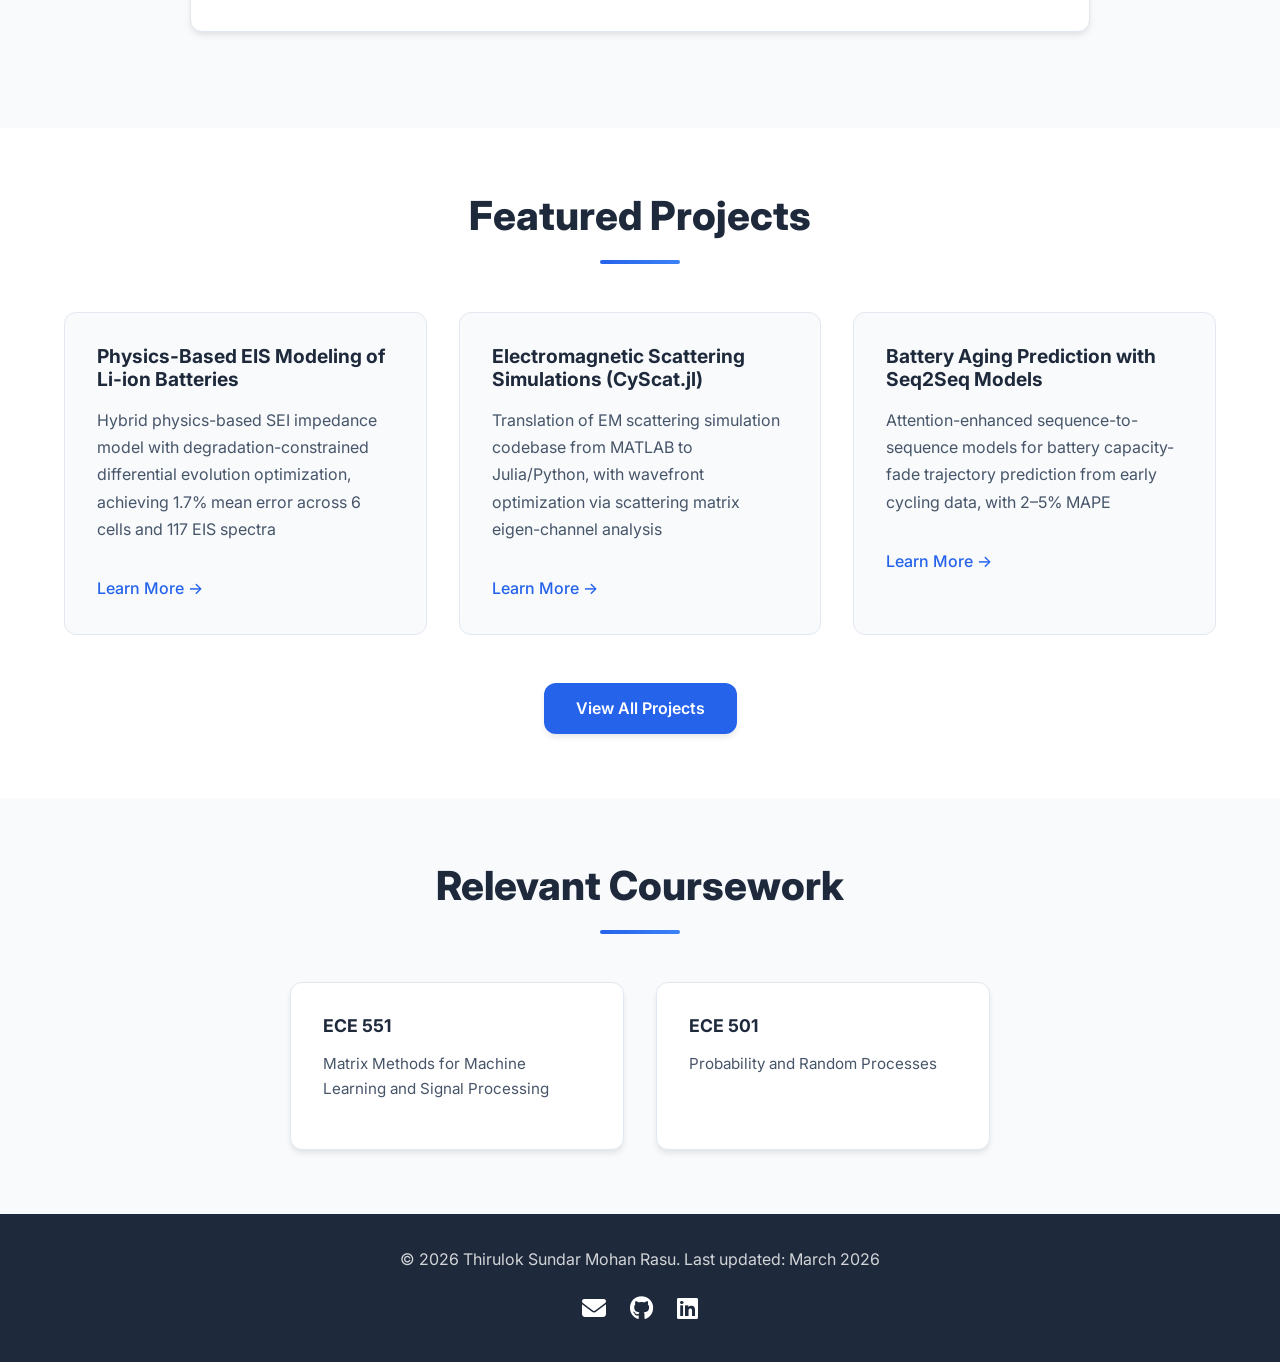
==== commit b9937dde: "updates" ====
--- a/index.html
+++ b/index.html
@@ -3,7 +3,7 @@
 <head>
     <meta charset="UTF-8">
     <meta name="viewport" content="width=device-width, initial-scale=1.0">
-    <title>Thirulok Sundar Mohan Rasu | ML & Computational Modeling Researcher</title>
+    <title>Thirulok Sundar Mohan Rasu | ML, Physics-Informed & Robotics Models</title>
     <link rel="stylesheet" href="css/style.css">
     <link rel="stylesheet" href="https://cdnjs.cloudflare.com/ajax/libs/font-awesome/6.4.0/css/all.min.css">
     <link href="https://fonts.googleapis.com/css2?family=Inter:wght@300;400;500;600;700&display=swap" rel="stylesheet">
@@ -15,7 +15,7 @@
             <a href="index.html" class="logo">Thirulok Sundar</a>
             <ul class="nav-menu">
                 <li><a href="#about" class="nav-link">About</a></li>
-                <li><a href="#research" class="nav-link">Research</a></li>
+                <li><a href="#research" class="nav-link">Areas</a></li>
                 <li><a href="#experience" class="nav-link">Experience</a></li>
                 <li><a href="projects.html" class="nav-link">Projects</a></li>
                 <li><a href="publications.html" class="nav-link">Publications</a></li>
@@ -55,13 +55,13 @@
             <h2 class="section-title">About Me</h2>
             <div class="about-content">
                 <p class="intro-text">
-                    I am a Master's student in Electrical and Computer Engineering at the <strong>University of Michigan, Ann Arbor</strong>. My research interests lie in <strong>developing and applying novel machine learning methods, physics-based computational models, and optimization techniques to real-world systems</strong>.
+                    I am a Master's student in Electrical and Computer Engineering at the <strong>University of Michigan, Ann Arbor</strong>. I build <strong>ML models, physics-informed computational models/simulations, and robotics and optimization algorithms</strong> for real-world systems &mdash; from battery characterization and aging prediction to electromagnetic scattering simulations, autonomous robot navigation, and 3D scene understanding.
                 </p>
                 <p>
-                    I work with <strong>Prof. Ziyou Song</strong> at the Electric Vehicle Center, where I have built physics-based electrochemical impedance models for Li-ion battery characterization using differential evolution optimization, and developed attention-enhanced sequence-to-sequence models for battery aging prediction. I also work with <strong>Prof. Raj Rao Nadakuditi</strong>, where I am translating and understanding a research codebase for electromagnetic wave scattering simulations from MATLAB into Julia and Python.
+                    I work with <strong>Prof. Ziyou Song</strong> at the Electric Vehicle Center on physics-informed EIS models and ML-based battery aging prediction. I work with <strong>Prof. Raj Rao Nadakuditi</strong> on differentiable physical simulations and gradient-based optimization for electromagnetic scattering systems. I also work at the <strong>HDR Lab</strong> on real-time 3D depth estimation for visuo-tactile sensors on robotic arms.
                 </p>
                 <p>
-                    Before joining UMich, I completed my B.Tech in Electrical Engineering from <strong>IIT (ISM) Dhanbad</strong>, where I developed a strong foundation in machine learning and computer vision. I am actively looking for summer research opportunities.
+                    Before joining UMich, I completed my B.Tech in Electrical Engineering from <strong>IIT (ISM) Dhanbad</strong>, building a foundation in machine learning, computer vision, and robotics software. I am actively looking for summer internship opportunities.
                 </p>
             </div>
         </div>
@@ -70,27 +70,27 @@
     <!-- Research Interests -->
     <section id="research" class="section research-section">
         <div class="container">
-            <h2 class="section-title">Research Interests</h2>
+            <h2 class="section-title">Technical Areas</h2>
             <div class="research-grid">
                 <div class="research-card">
                     <div class="research-icon"><i class="fas fa-brain" style="font-size:2.5rem;color:var(--primary-color)"></i></div>
-                    <h3>Scientific Machine Learning</h3>
-                    <p>Developing ML models that incorporate physical priors and domain knowledge for scientific applications, including sequence-to-sequence models for time-series prediction</p>
+                    <h3>Machine Learning</h3>
+                    <p>Building deep learning models for real-world prediction &mdash; attention-enhanced Seq2Seq models for time-series forecasting, multimodal model fine-tuning, and end-to-end ML pipelines on large-scale datasets</p>
                 </div>
                 <div class="research-card">
                     <div class="research-icon"><i class="fas fa-atom" style="font-size:2.5rem;color:var(--primary-color)"></i></div>
-                    <h3>Physics-Based Computational Modeling</h3>
-                    <p>Building physics-informed models that couple first-principles equations with data-driven approaches for interpretable parameter extraction and system characterization</p>
-                </div>
-                <div class="research-card">
-                    <div class="research-icon"><i class="fas fa-chart-line" style="font-size:2.5rem;color:var(--primary-color)"></i></div>
-                    <h3>Optimization Methods</h3>
-                    <p>Applying evolutionary and gradient-based optimization to non-convex, high-dimensional problems arising in scientific and engineering systems</p>
-                </div>
-                <div class="research-card">
-                    <div class="research-icon"><i class="fas fa-eye" style="font-size:2.5rem;color:var(--primary-color)"></i></div>
-                    <h3>Computer Vision & Image Processing</h3>
-                    <p>Applying deep learning models for image segmentation, 3D reconstruction, and image processing in scientific and engineering applications</p>
+                    <h3>Physics-Informed Models & Simulations</h3>
+                    <p>Coupling first-principles equations with data-driven methods &mdash; physics-informed EIS models for battery characterization, differentiable physical simulations with gradient-based optimization for inverse design</p>
+                </div>
+                <div class="research-card">
+                    <div class="research-icon"><i class="fas fa-robot" style="font-size:2.5rem;color:var(--primary-color)"></i></div>
+                    <h3>Foundation Models for Robotics</h3>
+                    <p>Applying large foundation models to physical robot systems &mdash; fine-tuning vision-language-action models (OpenVLA) for robot manipulation, and integrating vision foundation models (Grounding DINO) with SLAM for language-guided autonomous navigation</p>
+                </div>
+                <div class="research-card">
+                    <div class="research-icon"><i class="fas fa-cube" style="font-size:2.5rem;color:var(--primary-color)"></i></div>
+                    <h3>Computer Vision & 3D Reconstruction</h3>
+                    <p>Applying deep learning for object detection, instance segmentation, depth estimation, and multi-view 3D scene reconstruction in scientific and engineering applications</p>
                 </div>
             </div>
         </div>
@@ -130,17 +130,35 @@
                     <div class="experience-header">
                         <div>
                             <h3>Graduate Research Assistant</h3>
+                            <p class="experience-org">Electric Vehicle Center, University of Michigan &mdash; Prof. Ziyou Song</p>
+                        </div>
+                        <span class="experience-date">Oct 2025 &ndash; Present</span>
+                    </div>
+                    <p class="experience-desc">Built physics-informed EIS models for Li-ion battery characterization, extracting degradation parameters (SEI, LAM, LLI) from BOL to EOL via Differential Evolution optimization &mdash; achieving 1.7% mean error across 117 spectra. Developed attention-enhanced Seq2Seq models for battery aging prediction, achieving 2&ndash;5% MAPE on capacity-fade trajectories from the first 30% of cycling data across 225 cells. Designed accelerated test protocol frameworks converting real-world driving profiles to battery power demand cycles.</p>
+                    <div class="experience-tags">
+                        <span class="tag">Physics-Informed Modeling</span>
+                        <span class="tag">Seq2Seq</span>
+                        <span class="tag">Time-Series ML</span>
+                        <span class="tag">Optimization</span>
+                        <span class="tag">Battery Systems</span>
+                    </div>
+                </div>
+
+                <div class="experience-item">
+                    <div class="experience-header">
+                        <div>
+                            <h3>Graduate Research Assistant</h3>
                             <p class="experience-org">University of Michigan &mdash; Prof. Raj Rao Nadakuditi</p>
                         </div>
                         <span class="experience-date">Jan 2026 &ndash; Present</span>
                     </div>
-                    <p class="experience-desc">Translating the CyScat electromagnetic scattering simulation codebase from MATLAB to Julia and Python. Working with scattering matrix (S-matrix) methods for periodic arrays of cylinders, generating wavefront simulations, and understanding eigen-channel analysis via SVD of scattering matrices (S11 for reflection, S21 for transmission) to identify optimal wavefronts that maximize transmission or reflection.</p>
-                    <div class="experience-tags">
-                        <span class="tag">Computational EM</span>
+                    <p class="experience-desc">Translating the CyScat electromagnetic scattering simulation codebase from MATLAB to Julia and Python; implemented differentiable physical simulation via forward-mode automatic differentiation through the T-matrix solver, enabling gradient-based optimization to find optimal refractive index and wavelength configurations for maximum wave transmission through photonic structures. Validated numerical precision against finite-difference checks to machine precision.</p>
+                    <div class="experience-tags">
+                        <span class="tag">Physical Simulation</span>
+                        <span class="tag">Differentiable Programming</span>
+                        <span class="tag">Gradient-Based Optimization</span>
                         <span class="tag">Julia</span>
                         <span class="tag">Scattering Matrices</span>
-                        <span class="tag">SVD</span>
-                        <span class="tag">Wavefront Optimization</span>
                     </div>
                 </div>
 
@@ -148,17 +166,16 @@
                     <div class="experience-header">
                         <div>
                             <h3>Graduate Research Assistant</h3>
-                            <p class="experience-org">Electric Vehicle Center, University of Michigan &mdash; Prof. Ziyou Song</p>
-                        </div>
-                        <span class="experience-date">Oct 2025 &ndash; Present</span>
-                    </div>
-                    <p class="experience-desc">Built a physics-based EIS modeling framework combining equivalent circuit models (SEI/CEI layers) with DRT analysis; extracted impedance parameters tracking SEI evolution from BOL to EOL across cells, SOH, and SOC levels via Differential Evolution optimization. Developed attention-enhanced Seq2Seq models for battery aging prediction, achieving 2&ndash;5% MAPE on full capacity-fade trajectories from the first 30% of cycling data. Designed accelerated testing protocol framework converting real-world driving profiles to battery power demands.</p>
-                    <div class="experience-tags">
-                        <span class="tag">Physics-Based Modeling</span>
-                        <span class="tag">Optimization</span>
-                        <span class="tag">Seq2Seq</span>
-                        <span class="tag">Attention Mechanisms</span>
-                        <span class="tag">Time-Series ML</span>
+                            <p class="experience-org">HDR Lab, University of Michigan</p>
+                        </div>
+                        <span class="experience-date">Jan 2026 &ndash; Present</span>
+                    </div>
+                    <p class="experience-desc">Developing real-time 3D depth estimation algorithms for visuo-tactile sensors on robotic arms. Built an iOS app for automated hardware data collection enabling large-scale dataset generation for model training and evaluation.</p>
+                    <div class="experience-tags">
+                        <span class="tag">3D Depth Estimation</span>
+                        <span class="tag">Robot Perception</span>
+                        <span class="tag">Sensor Fusion</span>
+                        <span class="tag">Data Collection</span>
                     </div>
                 </div>
 
@@ -166,14 +183,15 @@
                     <div class="experience-header">
                         <div>
                             <h3>Research Intern</h3>
-                            <p class="experience-org">Carnegie Mellon University</p>
+                            <p class="experience-org">Carnegie Mellon University &mdash; Dr. Arun Balajee Vasudevan</p>
                         </div>
                         <span class="experience-date">Jan 2024 &ndash; Sep 2025</span>
                     </div>
-                    <p class="experience-desc">Worked with Dr. Arun Balajee Vasudevan on content-agnostic deepfake speech detection. Developed benchmark datasets using multiple TTS models and trained audio-language detection models. Paper submitted to Interspeech 2026 (under review).</p>
-                    <div class="experience-tags">
-                        <span class="tag">Audio ML</span>
-                        <span class="tag">Deepfake Detection</span>
+                    <p class="experience-desc">Engineered end-to-end data generation and labeling pipelines to curate a 1M+ sample dataset of real/synthetic audio pairs. Fine-tuned CLAP audio-language model and Llama-8B for deepfake speech detection, achieving 90% accuracy. Paper submitted to Interspeech 2026 (under review).</p>
+                    <div class="experience-tags">
+                        <span class="tag">Multimodal ML</span>
+                        <span class="tag">Model Fine-tuning</span>
+                        <span class="tag">Large-Scale Datasets</span>
                         <span class="tag">PyTorch</span>
                     </div>
                 </div>
@@ -186,12 +204,12 @@
                         </div>
                         <span class="experience-date">Mar 2023 &ndash; Jul 2023</span>
                     </div>
-                    <p class="experience-desc">Implemented perceptual-hashing based methods for large-scale dataset deduplication and built production-ready dataset pipelines. Developed Multi-head Mask R-CNN models for instance segmentation tasks in warehouse environments, and built order-completion time estimation and clustering algorithms for warehouse optimization.</p>
-                    <div class="experience-tags">
+                    <p class="experience-desc">Developed Multi-head Mask R-CNN models for instance segmentation and object detection in warehouse environments; integrated into production robot perception pipelines. Implemented perceptual hashing for large-scale dataset deduplication (30% size reduction) and built order-fulfillment optimization using Leiden clustering.</p>
+                    <div class="experience-tags">
+                        <span class="tag">Mask R-CNN</span>
+                        <span class="tag">Robot Perception</span>
                         <span class="tag">Instance Segmentation</span>
-                        <span class="tag">Mask R-CNN</span>
-                        <span class="tag">Perceptual Hashing</span>
-                        <span class="tag">Image Processing</span>
+                        <span class="tag">Production ML</span>
                     </div>
                 </div>
             </div>
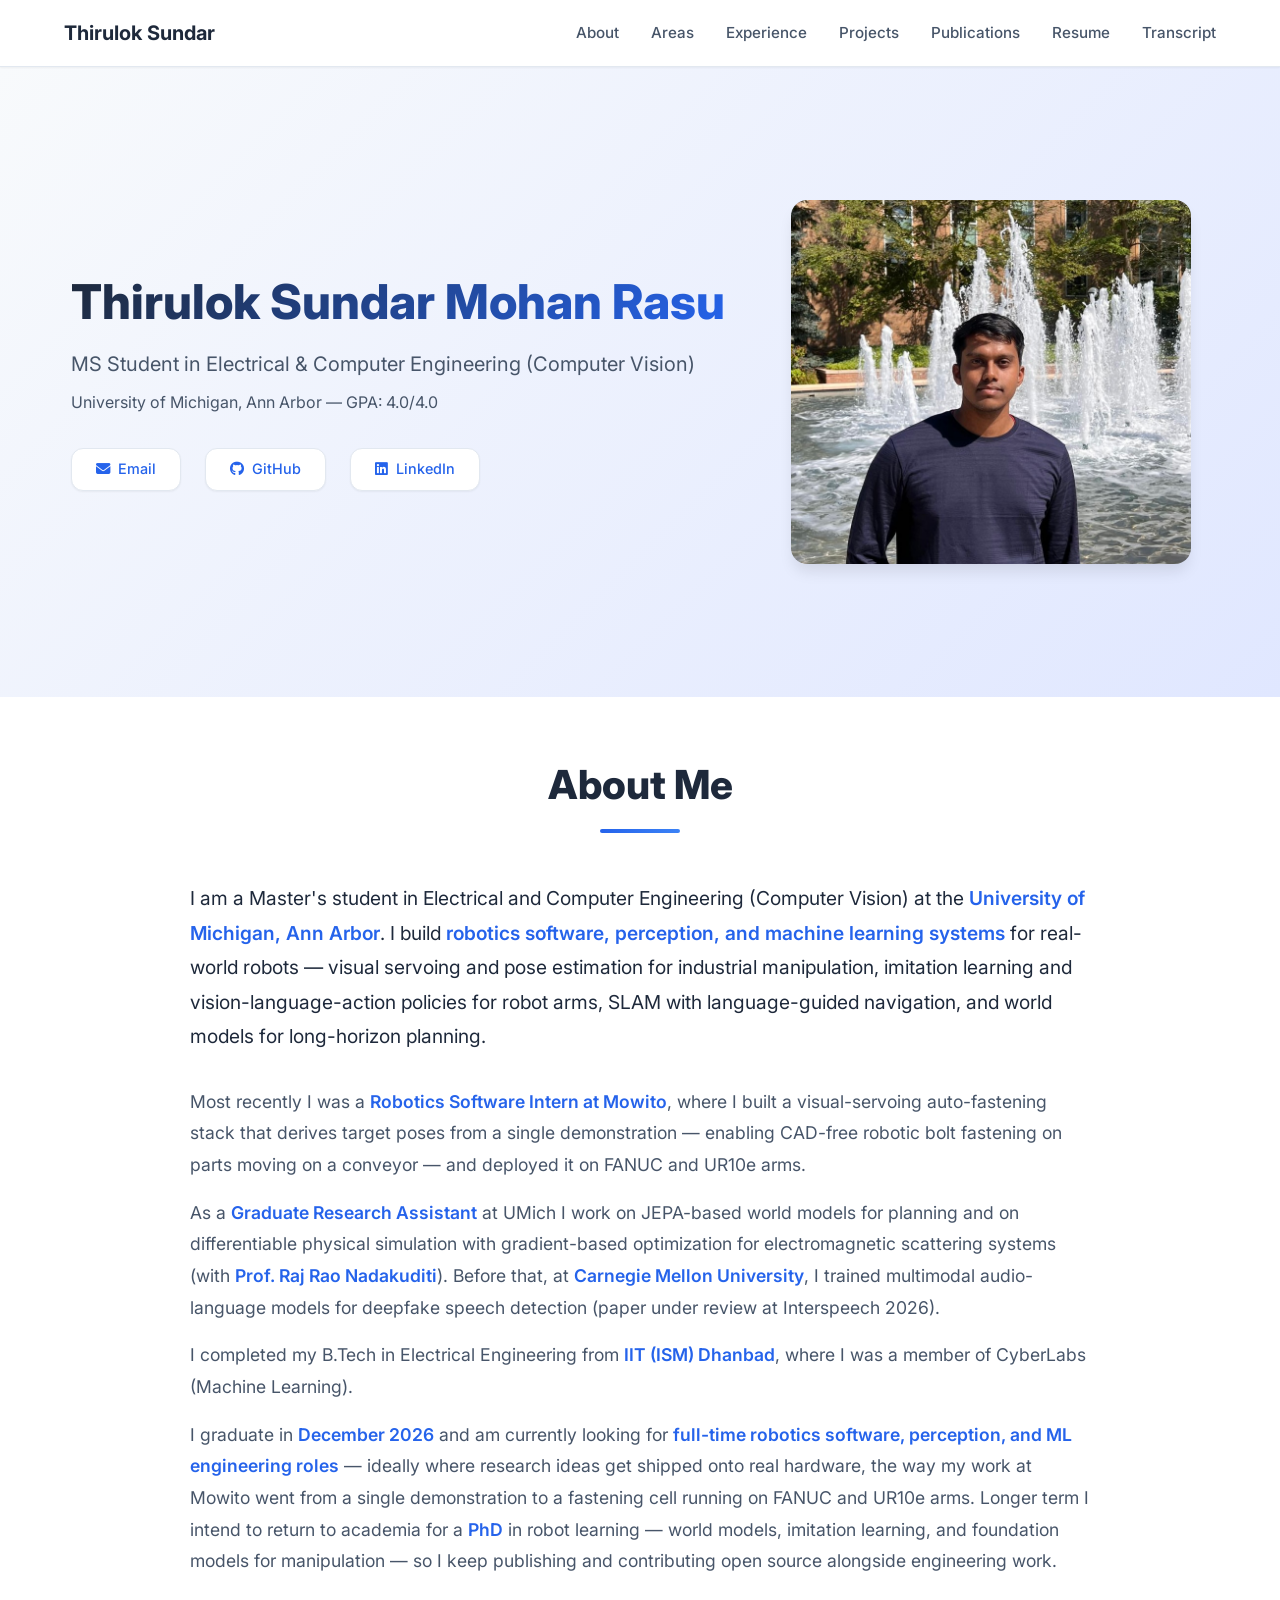
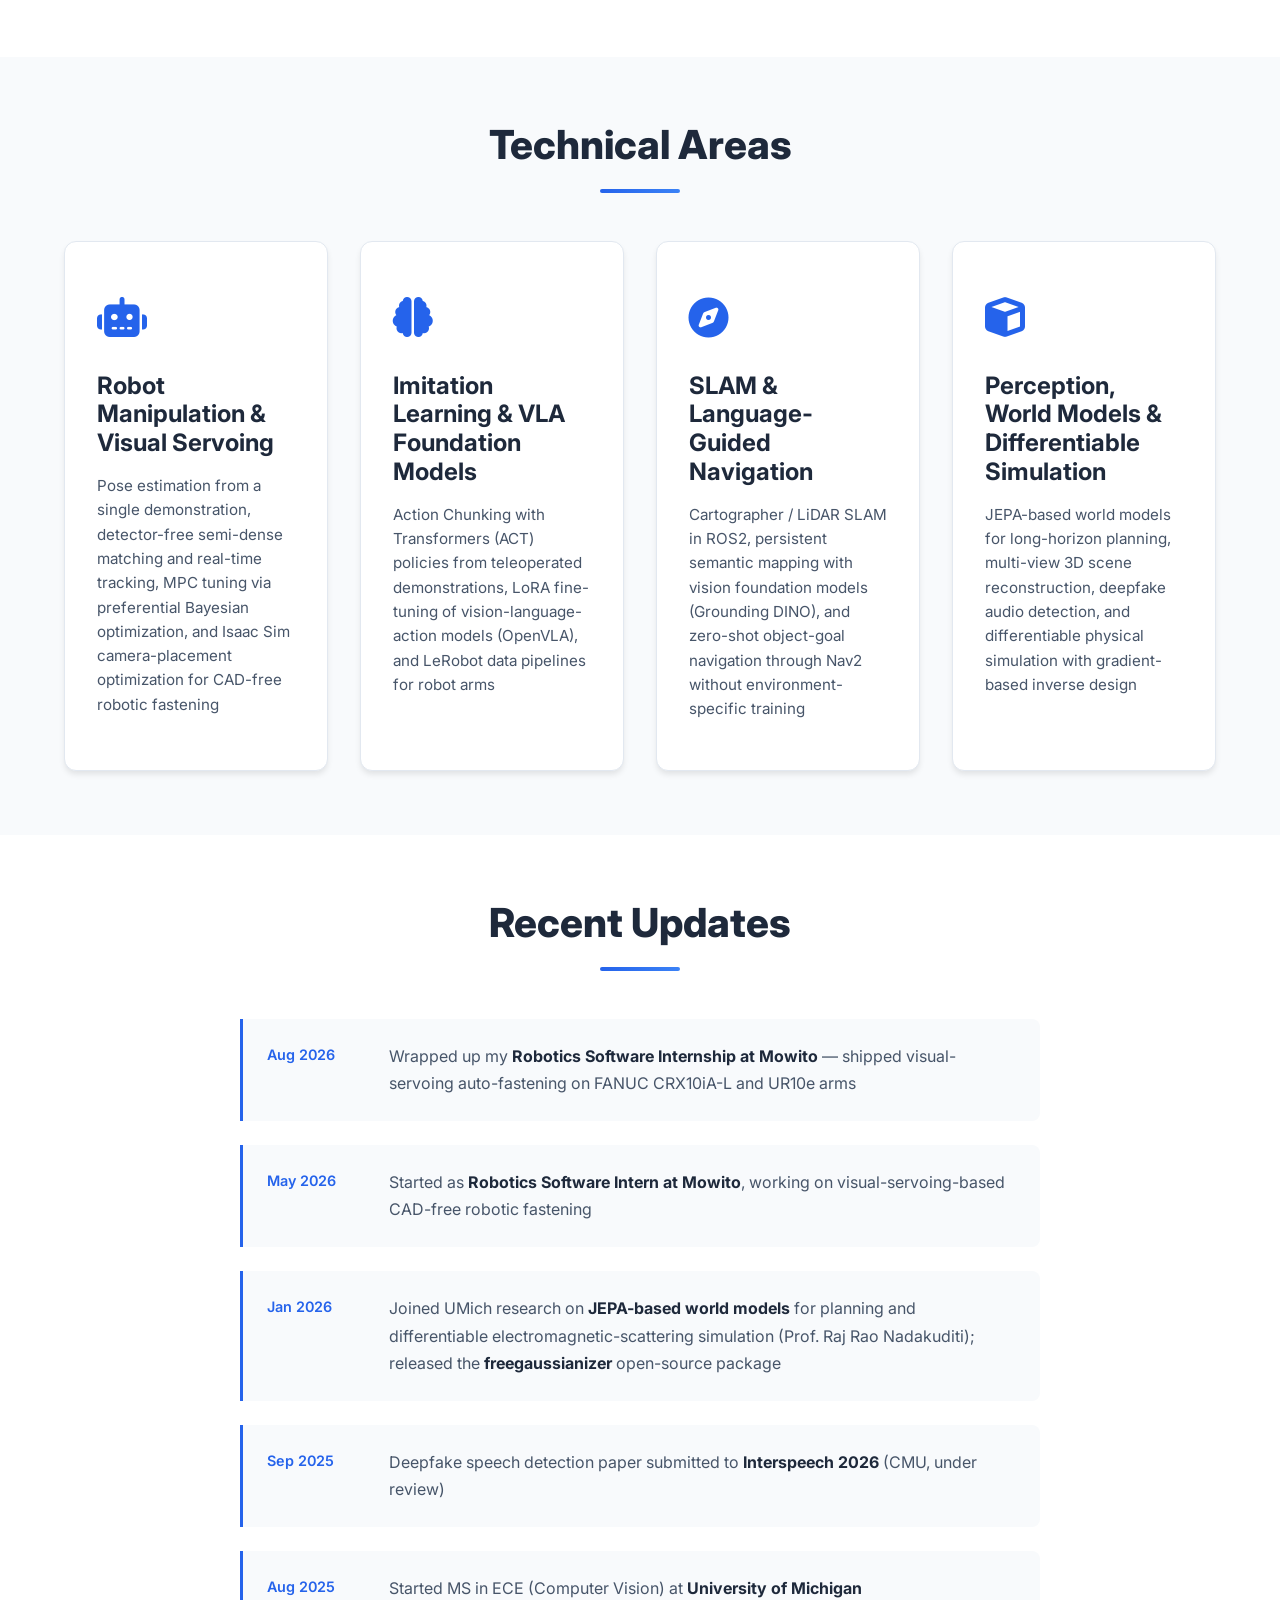
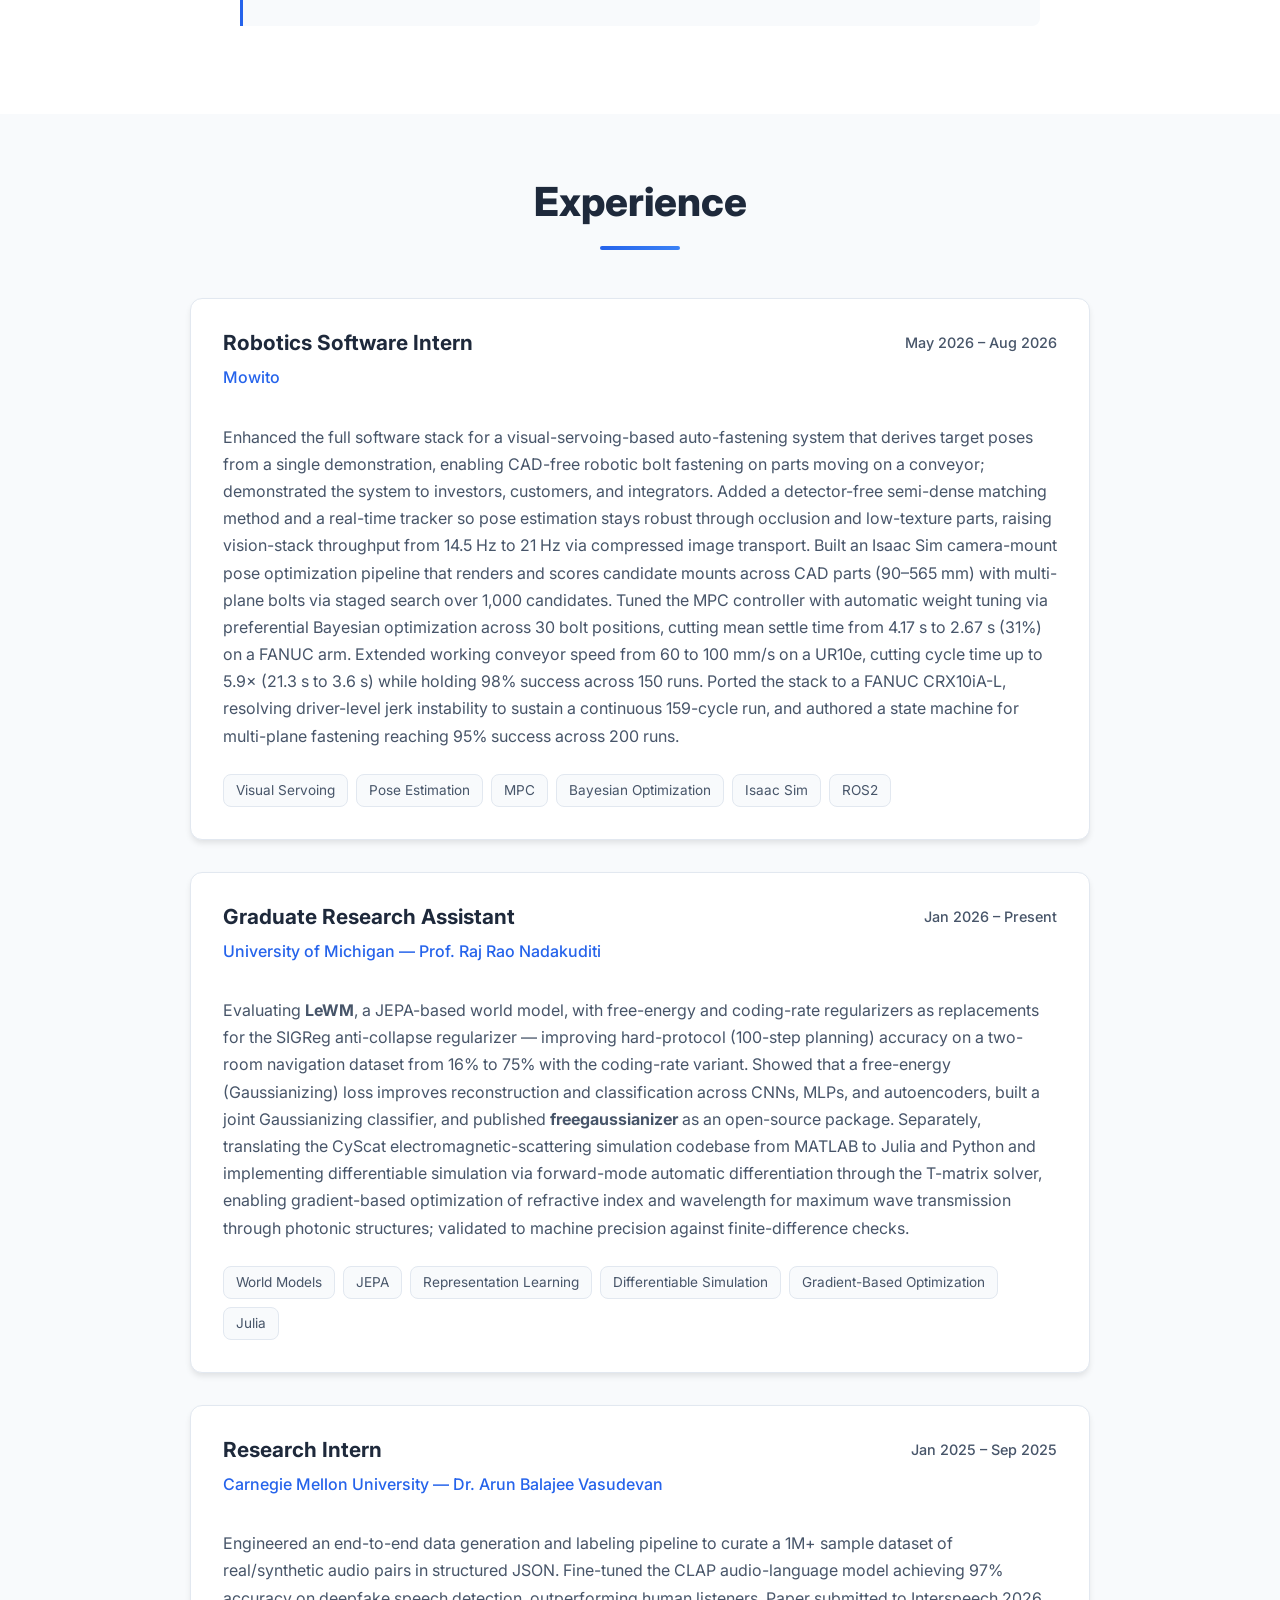
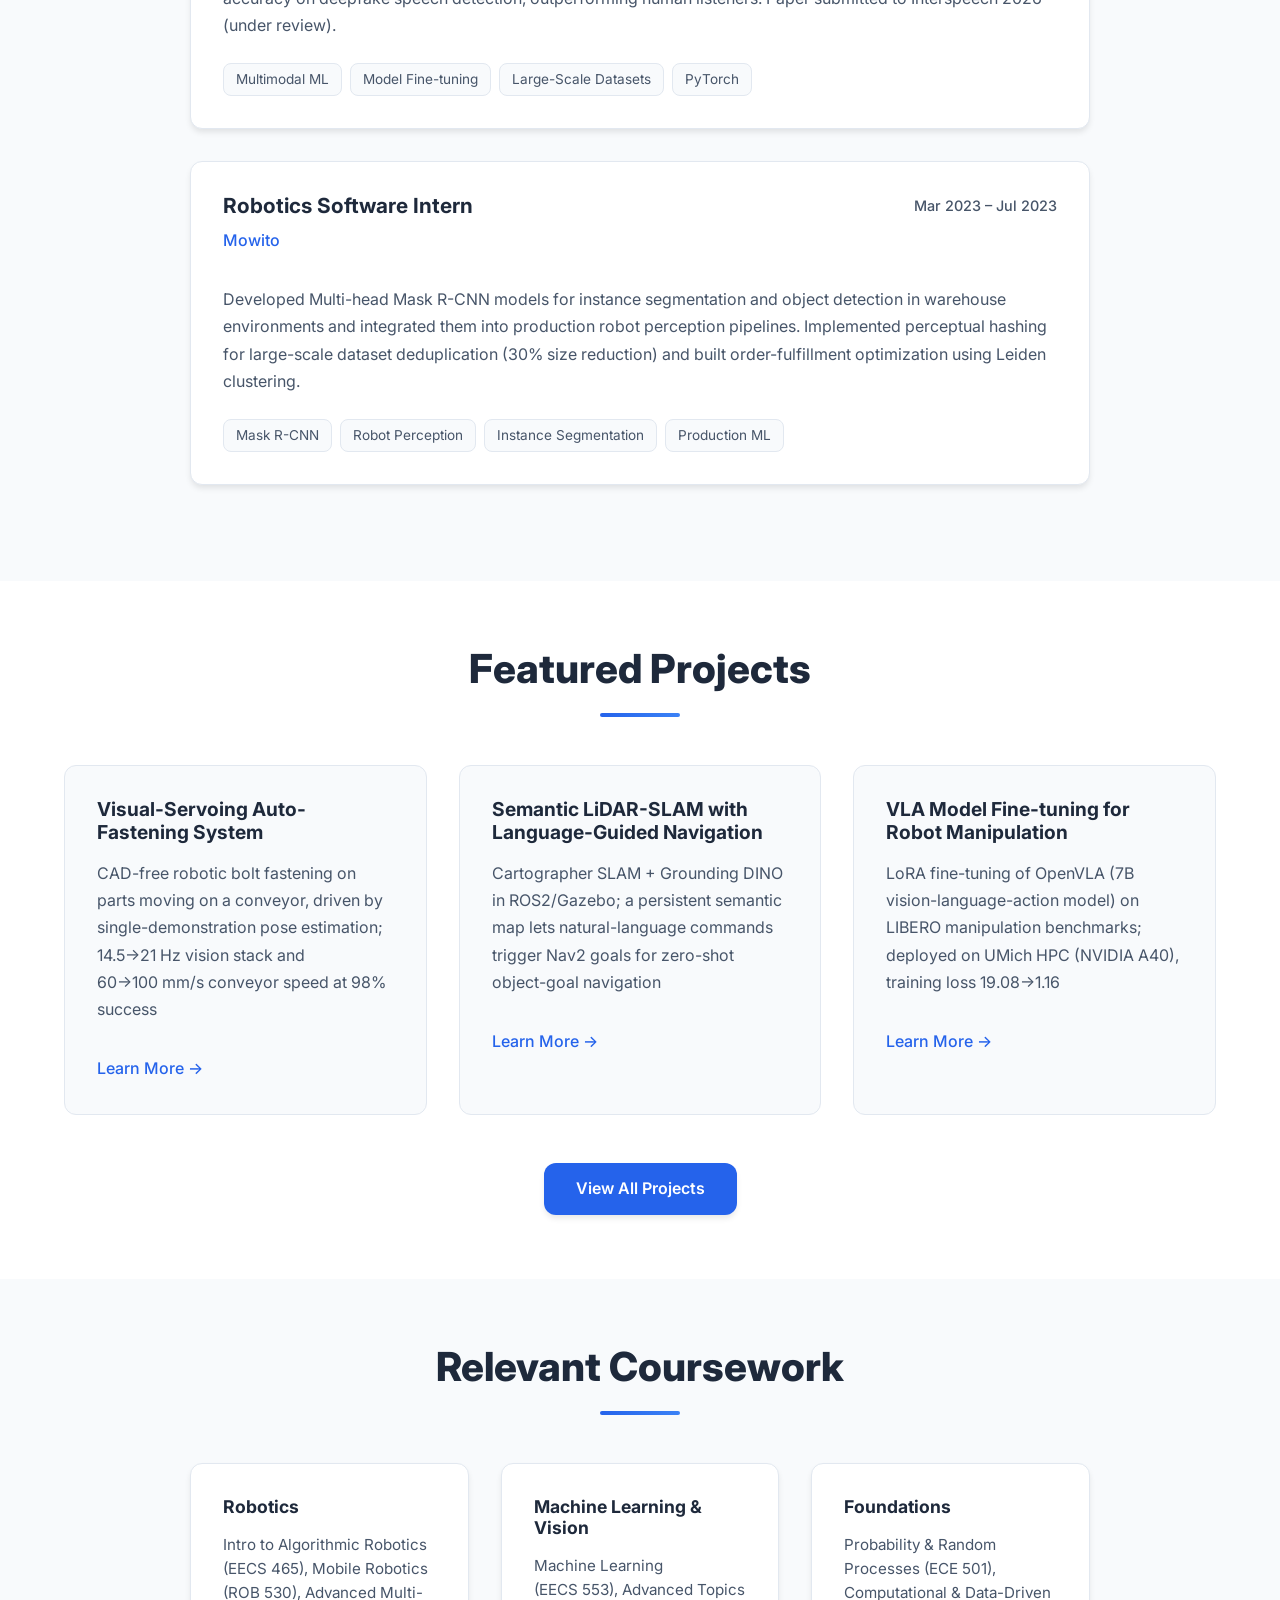
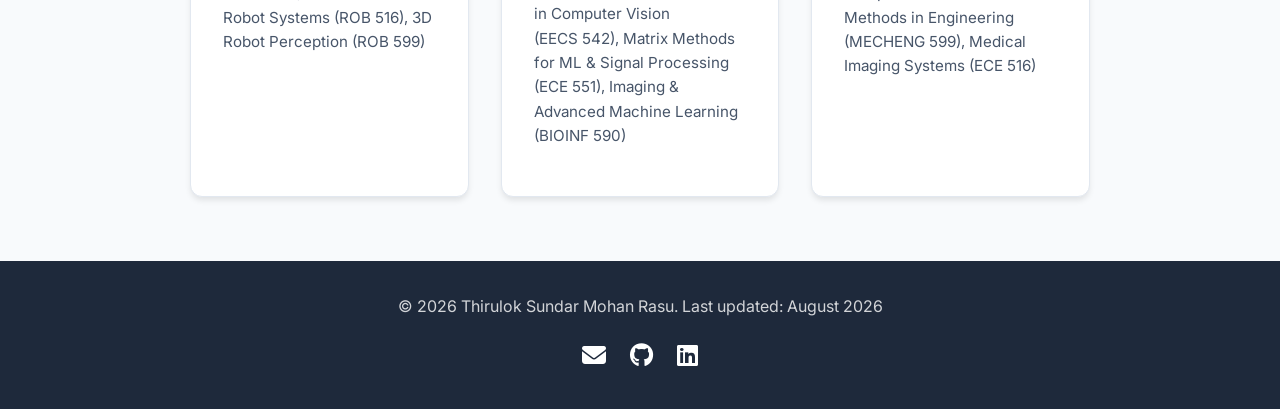
==== commit d18ccc45: "Refocus site on robotics, software, and ML Update resume and UM transcript to the latest versions, a" ====
--- a/index.html
+++ b/index.html
@@ -3,7 +3,7 @@
 <head>
     <meta charset="UTF-8">
     <meta name="viewport" content="width=device-width, initial-scale=1.0">
-    <title>Thirulok Sundar Mohan Rasu | ML, Physics-Informed & Robotics Models</title>
+    <title>Thirulok Sundar Mohan Rasu | Robotics, Software & Machine Learning</title>
     <link rel="stylesheet" href="css/style.css">
     <link rel="stylesheet" href="https://cdnjs.cloudflare.com/ajax/libs/font-awesome/6.4.0/css/all.min.css">
     <link href="https://fonts.googleapis.com/css2?family=Inter:wght@300;400;500;600;700&display=swap" rel="stylesheet">
@@ -19,7 +19,7 @@
                 <li><a href="#experience" class="nav-link">Experience</a></li>
                 <li><a href="projects.html" class="nav-link">Projects</a></li>
                 <li><a href="publications.html" class="nav-link">Publications</a></li>
-                <li><a href="docs/CV.pdf" class="nav-link" target="_blank">Resume</a></li>
+                <li><a href="docs/Thirulok_Sundar_Resume.pdf" class="nav-link" target="_blank">Resume</a></li>
                 <li><a href="docs/UM_transcript.pdf" class="nav-link" target="_blank">Transcript</a></li>
             </ul>
             <div class="hamburger">
@@ -35,7 +35,7 @@
         <div class="container hero-container">
             <div class="hero-content">
                 <h1 class="hero-title">Thirulok Sundar Mohan Rasu</h1>
-                <p class="hero-subtitle">MS Student in Electrical & Computer Engineering</p>
+                <p class="hero-subtitle">MS Student in Electrical &amp; Computer Engineering (Computer Vision)</p>
                 <p class="hero-location">University of Michigan, Ann Arbor &mdash; GPA: 4.0/4.0</p>
                 <div class="hero-links">
                     <a href="mailto:thirulok@umich.edu" class="hero-link"><i class="fas fa-envelope"></i> Email</a>
@@ -55,42 +55,48 @@
             <h2 class="section-title">About Me</h2>
             <div class="about-content">
                 <p class="intro-text">
-                    I am a Master's student in Electrical and Computer Engineering at the <strong>University of Michigan, Ann Arbor</strong>. I build <strong>ML models, physics-informed computational models/simulations, and robotics and optimization algorithms</strong> for real-world systems &mdash; from battery characterization and aging prediction to electromagnetic scattering simulations, autonomous robot navigation, and 3D scene understanding.
-                </p>
-                <p>
-                    I work with <strong>Prof. Ziyou Song</strong> at the Electric Vehicle Center on physics-informed EIS models and ML-based battery aging prediction. I work with <strong>Prof. Raj Rao Nadakuditi</strong> on differentiable physical simulations and gradient-based optimization for electromagnetic scattering systems. I also work at the <strong>HDR Lab</strong> on real-time 3D depth estimation for visuo-tactile sensors on robotic arms.
-                </p>
-                <p>
-                    Before joining UMich, I completed my B.Tech in Electrical Engineering from <strong>IIT (ISM) Dhanbad</strong>, building a foundation in machine learning, computer vision, and robotics software. I am actively looking for summer internship opportunities.
-                </p>
-            </div>
-        </div>
-    </section>
-
-    <!-- Research Interests -->
+                    I am a Master's student in Electrical and Computer Engineering (Computer Vision) at the <strong>University of Michigan, Ann Arbor</strong>. I build <strong>robotics software, perception, and machine learning systems</strong> for real-world robots &mdash; visual servoing and pose estimation for industrial manipulation, imitation learning and vision-language-action policies for robot arms, SLAM with language-guided navigation, and world models for long-horizon planning.
+                </p>
+                <p>
+                    Most recently I was a <strong>Robotics Software Intern at Mowito</strong>, where I built a visual-servoing auto-fastening stack that derives target poses from a single demonstration &mdash; enabling CAD-free robotic bolt fastening on parts moving on a conveyor &mdash; and deployed it on FANUC and UR10e arms.
+                </p>
+                <p>
+                    As a <strong>Graduate Research Assistant</strong> at UMich I work on JEPA-based world models for planning and on differentiable physical simulation with gradient-based optimization for electromagnetic scattering systems (with <strong>Prof. Raj Rao Nadakuditi</strong>). Before that, at <strong>Carnegie Mellon University</strong>, I trained multimodal audio-language models for deepfake speech detection (paper under review at Interspeech 2026).
+                </p>
+                <p>
+                    I completed my B.Tech in Electrical Engineering from <strong>IIT (ISM) Dhanbad</strong>, where I was a member of CyberLabs (Machine Learning).
+                </p>
+                <p>
+                    I graduate in <strong>December 2026</strong> and am currently looking for <strong>full-time robotics software, perception, and ML engineering roles</strong> &mdash; ideally where research ideas get shipped onto real hardware, the way my work at Mowito went from a single demonstration to a fastening cell running on FANUC and UR10e arms. Longer term I intend to return to academia for a <strong>PhD</strong> in robot learning &mdash; world models, imitation learning, and foundation models for manipulation &mdash; so I keep publishing and contributing open source alongside engineering work.
+                </p>
+            </div>
+        </div>
+    </section>
+
+    <!-- Technical Areas -->
     <section id="research" class="section research-section">
         <div class="container">
             <h2 class="section-title">Technical Areas</h2>
             <div class="research-grid">
                 <div class="research-card">
+                    <div class="research-icon"><i class="fas fa-robot" style="font-size:2.5rem;color:var(--primary-color)"></i></div>
+                    <h3>Robot Manipulation &amp; Visual Servoing</h3>
+                    <p>Pose estimation from a single demonstration, detector-free semi-dense matching and real-time tracking, MPC tuning via preferential Bayesian optimization, and Isaac Sim camera-placement optimization for CAD-free robotic fastening</p>
+                </div>
+                <div class="research-card">
                     <div class="research-icon"><i class="fas fa-brain" style="font-size:2.5rem;color:var(--primary-color)"></i></div>
-                    <h3>Machine Learning</h3>
-                    <p>Building deep learning models for real-world prediction &mdash; attention-enhanced Seq2Seq models for time-series forecasting, multimodal model fine-tuning, and end-to-end ML pipelines on large-scale datasets</p>
-                </div>
-                <div class="research-card">
-                    <div class="research-icon"><i class="fas fa-atom" style="font-size:2.5rem;color:var(--primary-color)"></i></div>
-                    <h3>Physics-Informed Models & Simulations</h3>
-                    <p>Coupling first-principles equations with data-driven methods &mdash; physics-informed EIS models for battery characterization, differentiable physical simulations with gradient-based optimization for inverse design</p>
-                </div>
-                <div class="research-card">
-                    <div class="research-icon"><i class="fas fa-robot" style="font-size:2.5rem;color:var(--primary-color)"></i></div>
-                    <h3>Foundation Models for Robotics</h3>
-                    <p>Applying large foundation models to physical robot systems &mdash; fine-tuning vision-language-action models (OpenVLA) for robot manipulation, and integrating vision foundation models (Grounding DINO) with SLAM for language-guided autonomous navigation</p>
+                    <h3>Imitation Learning &amp; VLA Foundation Models</h3>
+                    <p>Action Chunking with Transformers (ACT) policies from teleoperated demonstrations, LoRA fine-tuning of vision-language-action models (OpenVLA), and LeRobot data pipelines for robot arms</p>
+                </div>
+                <div class="research-card">
+                    <div class="research-icon"><i class="fas fa-compass" style="font-size:2.5rem;color:var(--primary-color)"></i></div>
+                    <h3>SLAM &amp; Language-Guided Navigation</h3>
+                    <p>Cartographer / LiDAR SLAM in ROS2, persistent semantic mapping with vision foundation models (Grounding DINO), and zero-shot object-goal navigation through Nav2 without environment-specific training</p>
                 </div>
                 <div class="research-card">
                     <div class="research-icon"><i class="fas fa-cube" style="font-size:2.5rem;color:var(--primary-color)"></i></div>
-                    <h3>Computer Vision & 3D Reconstruction</h3>
-                    <p>Applying deep learning for object detection, instance segmentation, depth estimation, and multi-view 3D scene reconstruction in scientific and engineering applications</p>
+                    <h3>Perception, World Models &amp; Differentiable Simulation</h3>
+                    <p>JEPA-based world models for long-horizon planning, multi-view 3D scene reconstruction, deepfake audio detection, and differentiable physical simulation with gradient-based inverse design</p>
                 </div>
             </div>
         </div>
@@ -102,20 +108,24 @@
             <h2 class="section-title">Recent Updates</h2>
             <div class="news-timeline">
                 <div class="news-item">
-                    <span class="news-date">Mar 2026</span>
-                    <p>Working on <strong>hybrid physics-based EIS model</strong> paper draft for SEI characterization in Li-ion batteries (with Prof. Ziyou Song)</p>
+                    <span class="news-date">Aug 2026</span>
+                    <p>Wrapped up my <strong>Robotics Software Internship at Mowito</strong> &mdash; shipped visual-servoing auto-fastening on FANUC CRX10iA-L and UR10e arms</p>
+                </div>
+                <div class="news-item">
+                    <span class="news-date">May 2026</span>
+                    <p>Started as <strong>Robotics Software Intern at Mowito</strong>, working on visual-servoing-based CAD-free robotic fastening</p>
                 </div>
                 <div class="news-item">
                     <span class="news-date">Jan 2026</span>
-                    <p>Started working with <strong>Prof. Raj Rao Nadakuditi</strong> on translating and understanding electromagnetic scattering simulation codebase</p>
-                </div>
-                <div class="news-item">
-                    <span class="news-date">Oct 2025</span>
-                    <p>Joined the <strong>Electric Vehicle Center</strong> (Prof. Ziyou Song) working on physics-based battery modeling and ML-based aging prediction</p>
+                    <p>Joined UMich research on <strong>JEPA-based world models</strong> for planning and differentiable electromagnetic-scattering simulation (Prof. Raj Rao Nadakuditi); released the <strong>freegaussianizer</strong> open-source package</p>
+                </div>
+                <div class="news-item">
+                    <span class="news-date">Sep 2025</span>
+                    <p>Deepfake speech detection paper submitted to <strong>Interspeech 2026</strong> (CMU, under review)</p>
                 </div>
                 <div class="news-item">
                     <span class="news-date">Aug 2025</span>
-                    <p>Started MS in ECE at <strong>University of Michigan</strong></p>
+                    <p>Started MS in ECE (Computer Vision) at <strong>University of Michigan</strong></p>
                 </div>
             </div>
         </div>
@@ -124,23 +134,24 @@
     <!-- Experience Section -->
     <section id="experience" class="section experience-section">
         <div class="container">
-            <h2 class="section-title">Research Experience</h2>
+            <h2 class="section-title">Experience</h2>
             <div class="experience-timeline">
                 <div class="experience-item">
                     <div class="experience-header">
                         <div>
-                            <h3>Graduate Research Assistant</h3>
-                            <p class="experience-org">Electric Vehicle Center, University of Michigan &mdash; Prof. Ziyou Song</p>
-                        </div>
-                        <span class="experience-date">Oct 2025 &ndash; Present</span>
-                    </div>
-                    <p class="experience-desc">Built physics-informed EIS models for Li-ion battery characterization, extracting degradation parameters (SEI, LAM, LLI) from BOL to EOL via Differential Evolution optimization &mdash; achieving 1.7% mean error across 117 spectra. Developed attention-enhanced Seq2Seq models for battery aging prediction, achieving 2&ndash;5% MAPE on capacity-fade trajectories from the first 30% of cycling data across 225 cells. Designed accelerated test protocol frameworks converting real-world driving profiles to battery power demand cycles.</p>
-                    <div class="experience-tags">
-                        <span class="tag">Physics-Informed Modeling</span>
-                        <span class="tag">Seq2Seq</span>
-                        <span class="tag">Time-Series ML</span>
-                        <span class="tag">Optimization</span>
-                        <span class="tag">Battery Systems</span>
+                            <h3>Robotics Software Intern</h3>
+                            <p class="experience-org">Mowito</p>
+                        </div>
+                        <span class="experience-date">May 2026 &ndash; Aug 2026</span>
+                    </div>
+                    <p class="experience-desc">Enhanced the full software stack for a visual-servoing-based auto-fastening system that derives target poses from a single demonstration, enabling CAD-free robotic bolt fastening on parts moving on a conveyor; demonstrated the system to investors, customers, and integrators. Added a detector-free semi-dense matching method and a real-time tracker so pose estimation stays robust through occlusion and low-texture parts, raising vision-stack throughput from 14.5&nbsp;Hz to 21&nbsp;Hz via compressed image transport. Built an Isaac Sim camera-mount pose optimization pipeline that renders and scores candidate mounts across CAD parts (90&ndash;565&nbsp;mm) with multi-plane bolts via staged search over 1,000 candidates. Tuned the MPC controller with automatic weight tuning via preferential Bayesian optimization across 30 bolt positions, cutting mean settle time from 4.17&nbsp;s to 2.67&nbsp;s (31%) on a FANUC arm. Extended working conveyor speed from 60 to 100&nbsp;mm/s on a UR10e, cutting cycle time up to 5.9&times; (21.3&nbsp;s to 3.6&nbsp;s) while holding 98% success across 150 runs. Ported the stack to a FANUC CRX10iA-L, resolving driver-level jerk instability to sustain a continuous 159-cycle run, and authored a state machine for multi-plane fastening reaching 95% success across 200 runs.</p>
+                    <div class="experience-tags">
+                        <span class="tag">Visual Servoing</span>
+                        <span class="tag">Pose Estimation</span>
+                        <span class="tag">MPC</span>
+                        <span class="tag">Bayesian Optimization</span>
+                        <span class="tag">Isaac Sim</span>
+                        <span class="tag">ROS2</span>
                     </div>
                 </div>
 
@@ -152,30 +163,14 @@
                         </div>
                         <span class="experience-date">Jan 2026 &ndash; Present</span>
                     </div>
-                    <p class="experience-desc">Translating the CyScat electromagnetic scattering simulation codebase from MATLAB to Julia and Python; implemented differentiable physical simulation via forward-mode automatic differentiation through the T-matrix solver, enabling gradient-based optimization to find optimal refractive index and wavelength configurations for maximum wave transmission through photonic structures. Validated numerical precision against finite-difference checks to machine precision.</p>
-                    <div class="experience-tags">
-                        <span class="tag">Physical Simulation</span>
-                        <span class="tag">Differentiable Programming</span>
+                    <p class="experience-desc">Evaluating <strong>LeWM</strong>, a JEPA-based world model, with free-energy and coding-rate regularizers as replacements for the SIGReg anti-collapse regularizer &mdash; improving hard-protocol (100-step planning) accuracy on a two-room navigation dataset from 16% to 75% with the coding-rate variant. Showed that a free-energy (Gaussianizing) loss improves reconstruction and classification across CNNs, MLPs, and autoencoders, built a joint Gaussianizing classifier, and published <strong>freegaussianizer</strong> as an open-source package. Separately, translating the CyScat electromagnetic-scattering simulation codebase from MATLAB to Julia and Python and implementing differentiable simulation via forward-mode automatic differentiation through the T-matrix solver, enabling gradient-based optimization of refractive index and wavelength for maximum wave transmission through photonic structures; validated to machine precision against finite-difference checks.</p>
+                    <div class="experience-tags">
+                        <span class="tag">World Models</span>
+                        <span class="tag">JEPA</span>
+                        <span class="tag">Representation Learning</span>
+                        <span class="tag">Differentiable Simulation</span>
                         <span class="tag">Gradient-Based Optimization</span>
                         <span class="tag">Julia</span>
-                        <span class="tag">Scattering Matrices</span>
-                    </div>
-                </div>
-
-                <div class="experience-item">
-                    <div class="experience-header">
-                        <div>
-                            <h3>Graduate Research Assistant</h3>
-                            <p class="experience-org">HDR Lab, University of Michigan</p>
-                        </div>
-                        <span class="experience-date">Jan 2026 &ndash; Present</span>
-                    </div>
-                    <p class="experience-desc">Developing real-time 3D depth estimation algorithms for visuo-tactile sensors on robotic arms. Built an iOS app for automated hardware data collection enabling large-scale dataset generation for model training and evaluation.</p>
-                    <div class="experience-tags">
-                        <span class="tag">3D Depth Estimation</span>
-                        <span class="tag">Robot Perception</span>
-                        <span class="tag">Sensor Fusion</span>
-                        <span class="tag">Data Collection</span>
                     </div>
                 </div>
 
@@ -185,9 +180,9 @@
                             <h3>Research Intern</h3>
                             <p class="experience-org">Carnegie Mellon University &mdash; Dr. Arun Balajee Vasudevan</p>
                         </div>
-                        <span class="experience-date">Jan 2024 &ndash; Sep 2025</span>
-                    </div>
-                    <p class="experience-desc">Engineered end-to-end data generation and labeling pipelines to curate a 1M+ sample dataset of real/synthetic audio pairs. Fine-tuned CLAP audio-language model and Llama-8B for deepfake speech detection, achieving 90% accuracy. Paper submitted to Interspeech 2026 (under review).</p>
+                        <span class="experience-date">Jan 2025 &ndash; Sep 2025</span>
+                    </div>
+                    <p class="experience-desc">Engineered an end-to-end data generation and labeling pipeline to curate a 1M+ sample dataset of real/synthetic audio pairs in structured JSON. Fine-tuned the CLAP audio-language model achieving 97% accuracy on deepfake speech detection, outperforming human listeners. Paper submitted to Interspeech 2026 (under review).</p>
                     <div class="experience-tags">
                         <span class="tag">Multimodal ML</span>
                         <span class="tag">Model Fine-tuning</span>
@@ -204,7 +199,7 @@
                         </div>
                         <span class="experience-date">Mar 2023 &ndash; Jul 2023</span>
                     </div>
-                    <p class="experience-desc">Developed Multi-head Mask R-CNN models for instance segmentation and object detection in warehouse environments; integrated into production robot perception pipelines. Implemented perceptual hashing for large-scale dataset deduplication (30% size reduction) and built order-fulfillment optimization using Leiden clustering.</p>
+                    <p class="experience-desc">Developed Multi-head Mask R-CNN models for instance segmentation and object detection in warehouse environments and integrated them into production robot perception pipelines. Implemented perceptual hashing for large-scale dataset deduplication (30% size reduction) and built order-fulfillment optimization using Leiden clustering.</p>
                     <div class="experience-tags">
                         <span class="tag">Mask R-CNN</span>
                         <span class="tag">Robot Perception</span>
@@ -222,19 +217,19 @@
             <h2 class="section-title">Featured Projects</h2>
             <div class="projects-grid">
                 <div class="project-card">
-                    <h3>Physics-Based EIS Modeling of Li-ion Batteries</h3>
-                    <p>Hybrid physics-based SEI impedance model with degradation-constrained differential evolution optimization, achieving 1.7% mean error across 6 cells and 117 EIS spectra</p>
-                    <a href="projects.html#eis-modeling" class="project-link">Learn More &rarr;</a>
+                    <h3>Visual-Servoing Auto-Fastening System</h3>
+                    <p>CAD-free robotic bolt fastening on parts moving on a conveyor, driven by single-demonstration pose estimation; 14.5&rarr;21&nbsp;Hz vision stack and 60&rarr;100&nbsp;mm/s conveyor speed at 98% success</p>
+                    <a href="projects.html#visual-servoing" class="project-link">Learn More &rarr;</a>
                 </div>
                 <div class="project-card">
-                    <h3>Electromagnetic Scattering Simulations (CyScat.jl)</h3>
-                    <p>Translation of EM scattering simulation codebase from MATLAB to Julia/Python, with wavefront optimization via scattering matrix eigen-channel analysis</p>
-                    <a href="projects.html#cyscat" class="project-link">Learn More &rarr;</a>
+                    <h3>Semantic LiDAR-SLAM with Language-Guided Navigation</h3>
+                    <p>Cartographer SLAM + Grounding DINO in ROS2/Gazebo; a persistent semantic map lets natural-language commands trigger Nav2 goals for zero-shot object-goal navigation</p>
+                    <a href="projects.html#semantic-slam" class="project-link">Learn More &rarr;</a>
                 </div>
                 <div class="project-card">
-                    <h3>Battery Aging Prediction with Seq2Seq Models</h3>
-                    <p>Attention-enhanced sequence-to-sequence models for battery capacity-fade trajectory prediction from early cycling data, with 2&ndash;5% MAPE</p>
-                    <a href="projects.html#aging-prediction" class="project-link">Learn More &rarr;</a>
+                    <h3>VLA Model Fine-tuning for Robot Manipulation</h3>
+                    <p>LoRA fine-tuning of OpenVLA (7B vision-language-action model) on LIBERO manipulation benchmarks; deployed on UMich HPC (NVIDIA A40), training loss 19.08&rarr;1.16</p>
+                    <a href="projects.html#openvla" class="project-link">Learn More &rarr;</a>
                 </div>
             </div>
             <div class="cta-center">
@@ -247,14 +242,18 @@
     <section class="section" style="background: var(--bg-secondary);">
         <div class="container">
             <h2 class="section-title">Relevant Coursework</h2>
-            <div class="research-grid" style="max-width:700px; margin:0 auto;">
-                <div class="research-card">
-                    <h3 style="font-size:1.1rem;">ECE 551</h3>
-                    <p>Matrix Methods for Machine Learning and Signal Processing</p>
-                </div>
-                <div class="research-card">
-                    <h3 style="font-size:1.1rem;">ECE 501</h3>
-                    <p>Probability and Random Processes</p>
+            <div class="research-grid" style="max-width:900px; margin:0 auto;">
+                <div class="research-card">
+                    <h3 style="font-size:1.1rem;">Robotics</h3>
+                    <p>Intro to Algorithmic Robotics (EECS&nbsp;465), Mobile Robotics (ROB&nbsp;530), Advanced Multi-Robot Systems (ROB&nbsp;516), 3D Robot Perception (ROB&nbsp;599)</p>
+                </div>
+                <div class="research-card">
+                    <h3 style="font-size:1.1rem;">Machine Learning &amp; Vision</h3>
+                    <p>Machine Learning (EECS&nbsp;553), Advanced Topics in Computer Vision (EECS&nbsp;542), Matrix Methods for ML &amp; Signal Processing (ECE&nbsp;551), Imaging &amp; Advanced Machine Learning (BIOINF&nbsp;590)</p>
+                </div>
+                <div class="research-card">
+                    <h3 style="font-size:1.1rem;">Foundations</h3>
+                    <p>Probability &amp; Random Processes (ECE&nbsp;501), Computational &amp; Data-Driven Methods in Engineering (MECHENG&nbsp;599), Medical Imaging Systems (ECE&nbsp;516)</p>
                 </div>
             </div>
         </div>
@@ -263,7 +262,7 @@
     <!-- Footer -->
     <footer class="footer">
         <div class="container">
-            <p>&copy; 2026 Thirulok Sundar Mohan Rasu. Last updated: March 2026</p>
+            <p>&copy; 2026 Thirulok Sundar Mohan Rasu. Last updated: August 2026</p>
             <div class="footer-links">
                 <a href="mailto:thirulok@umich.edu"><i class="fas fa-envelope"></i></a>
                 <a href="https://github.com/Thiruloksundar" target="_blank"><i class="fab fa-github"></i></a>
@@ -274,4 +273,4 @@
 
     <script src="scl/script.js"></script>
 </body>
-</html>+</html>
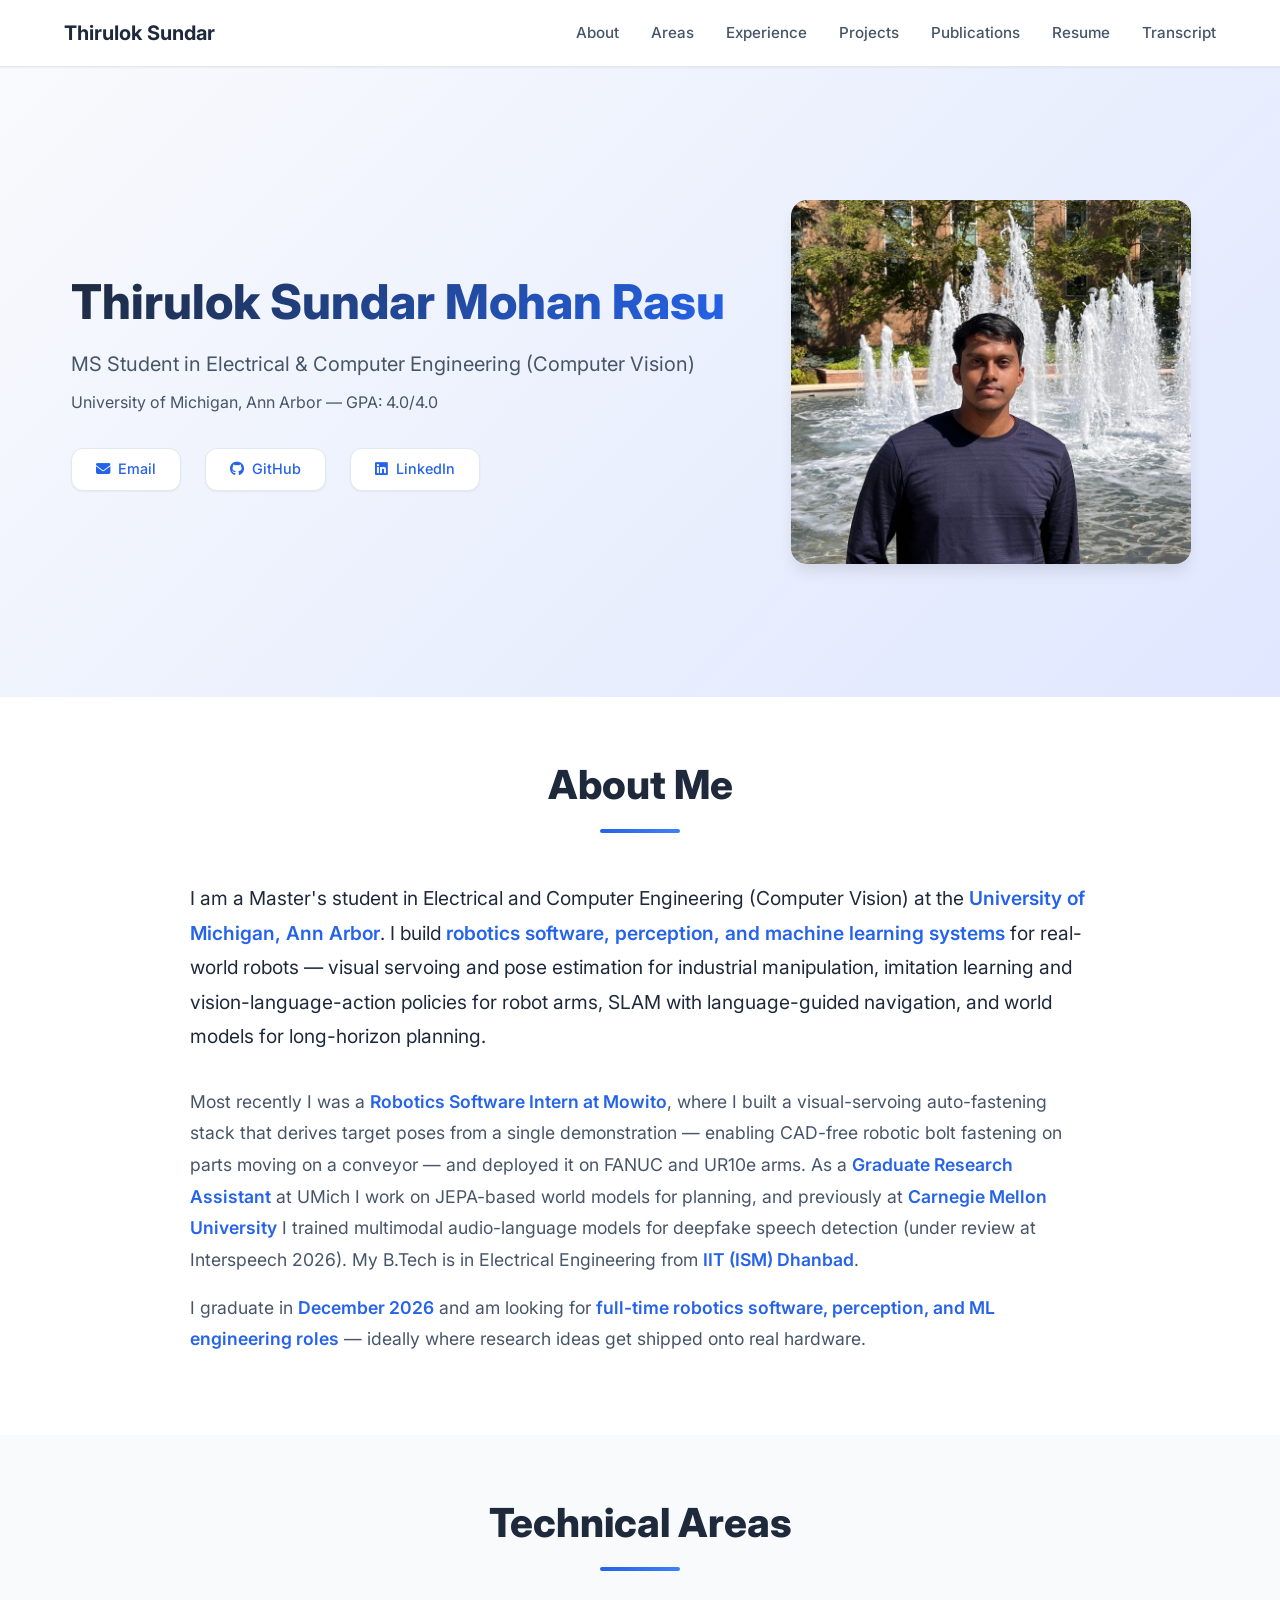
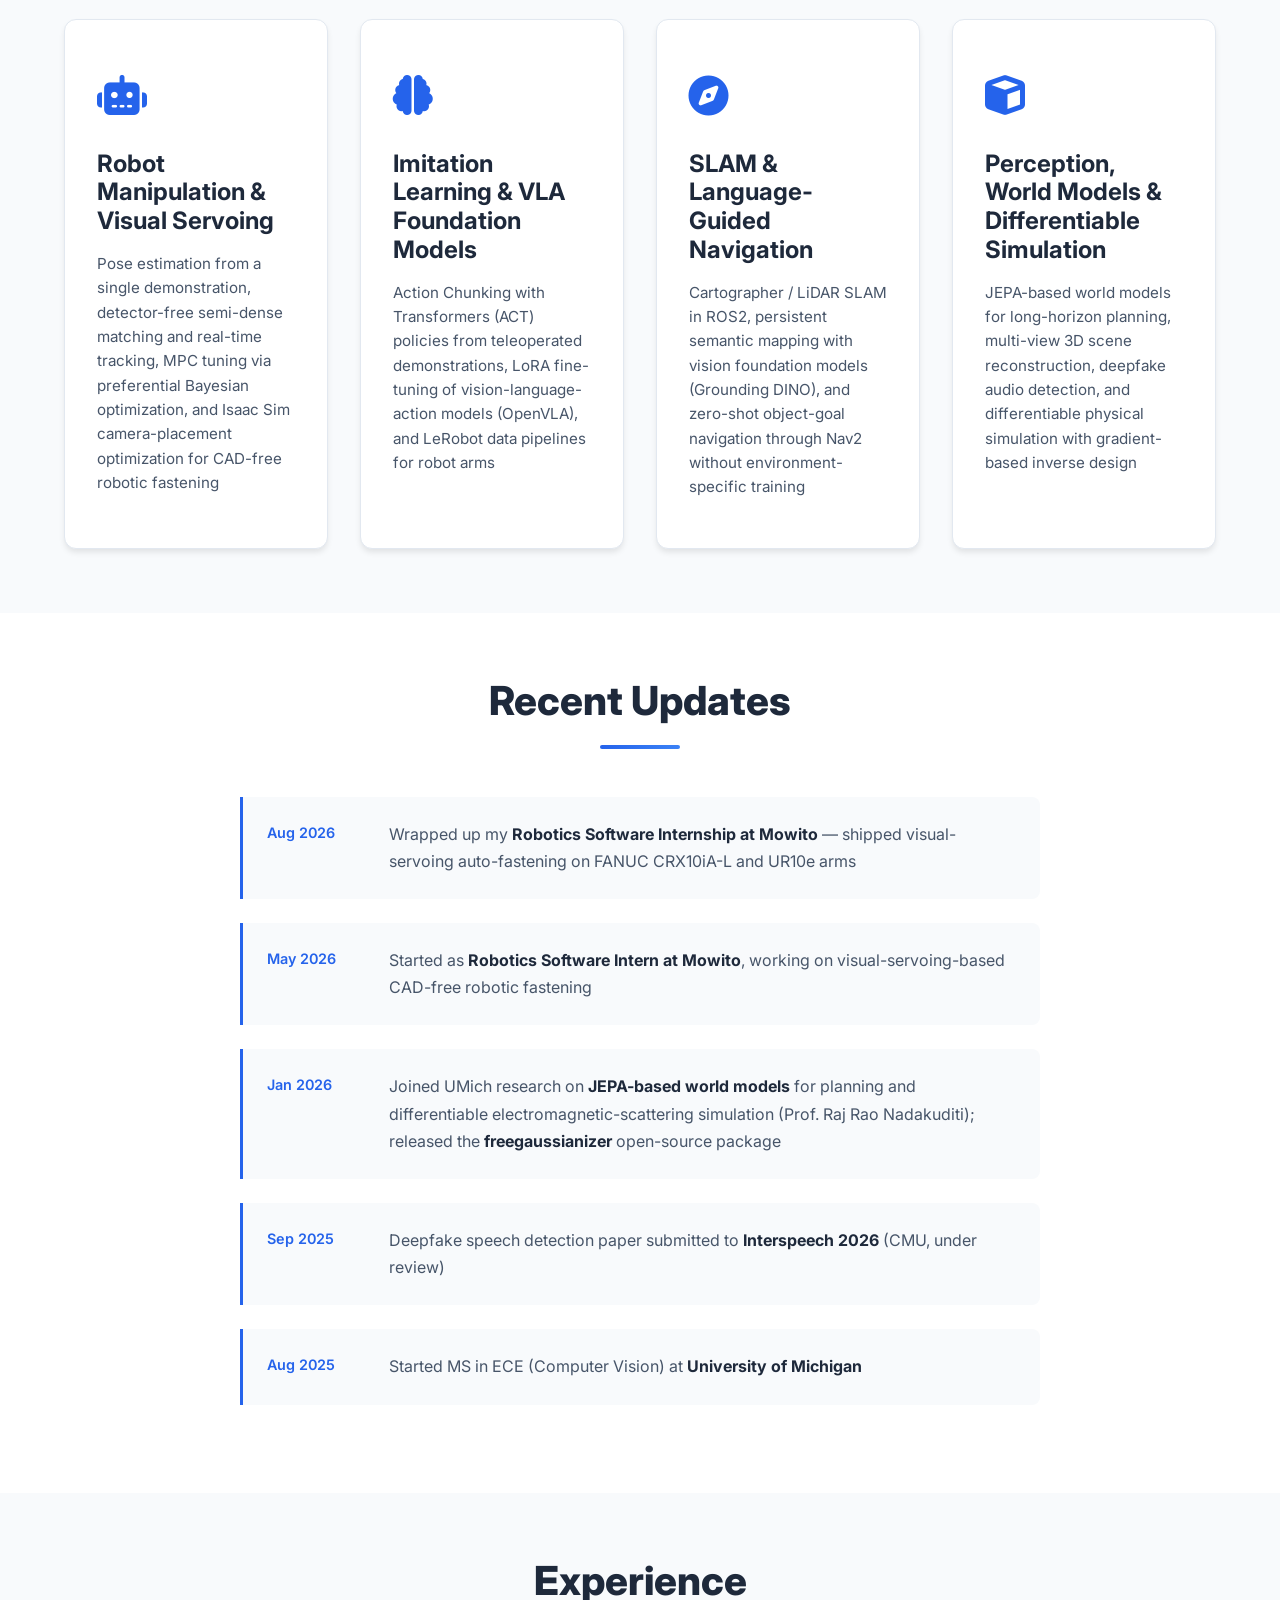
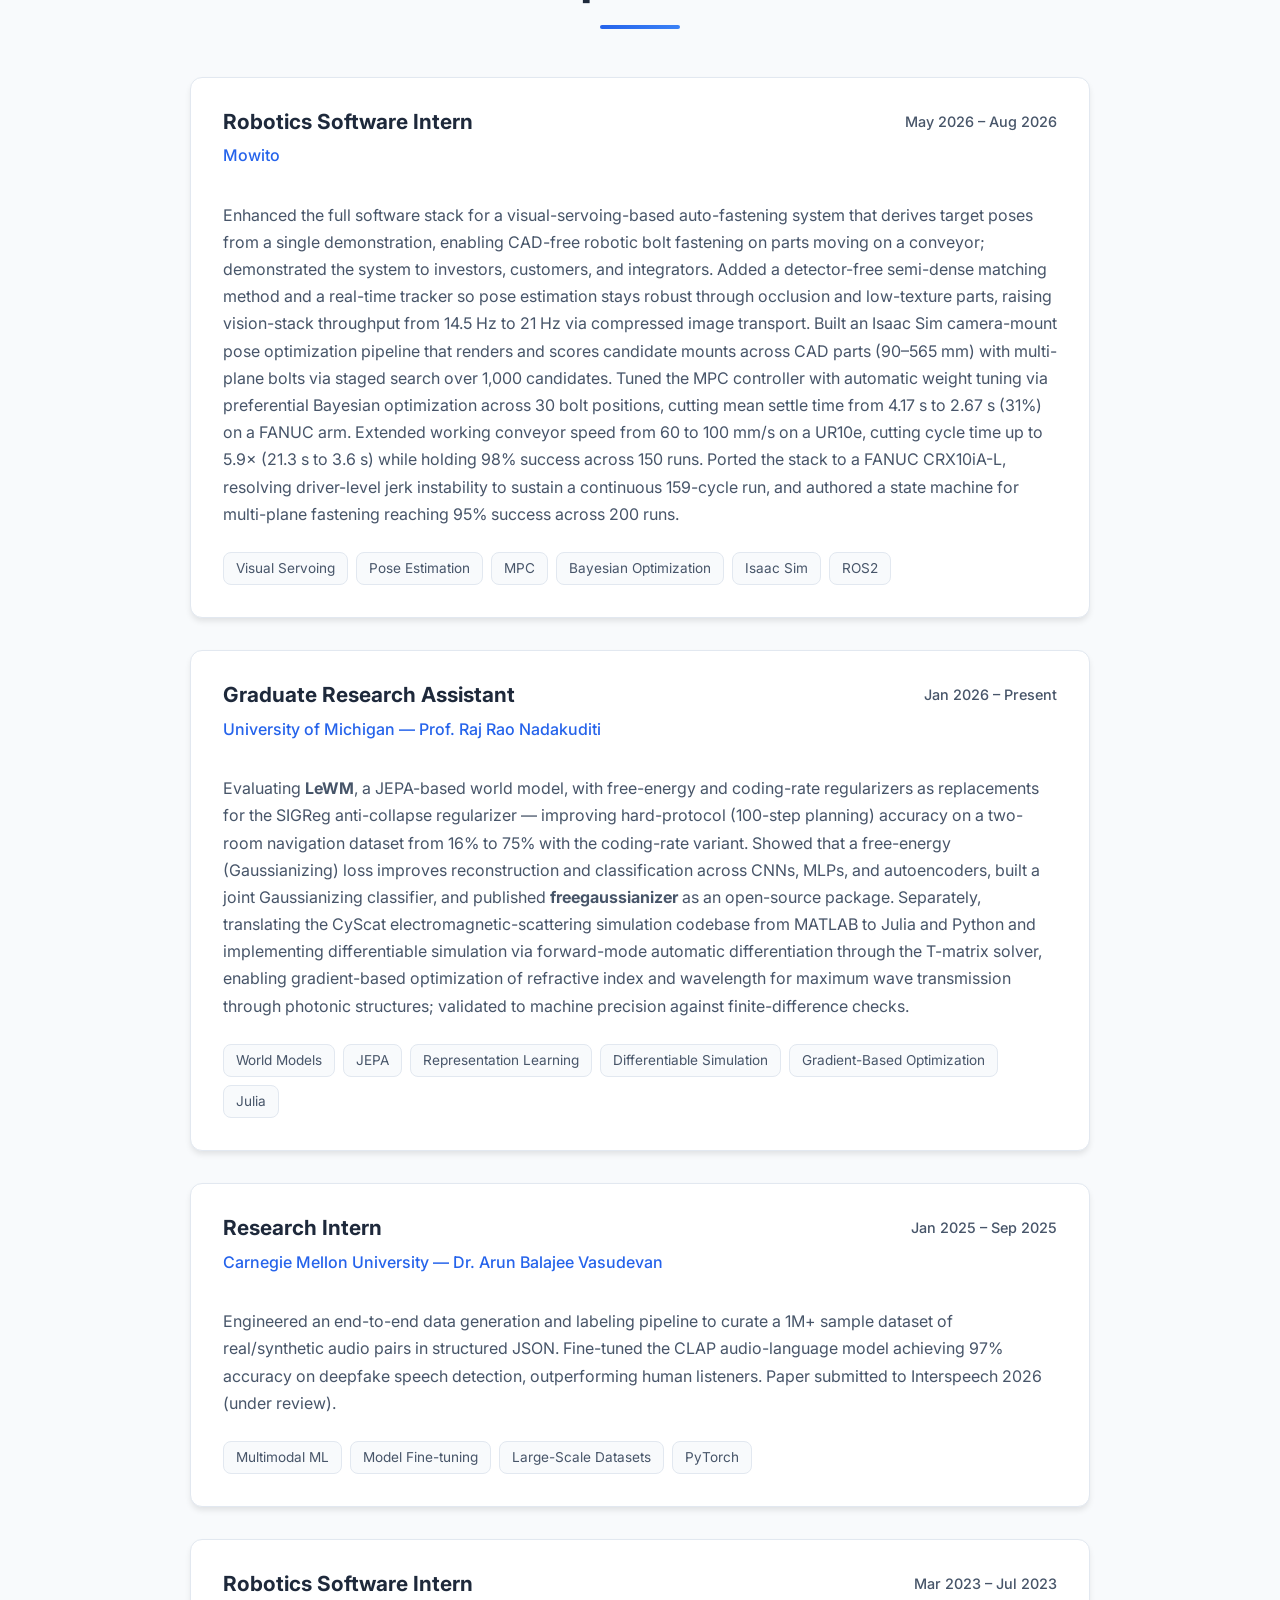
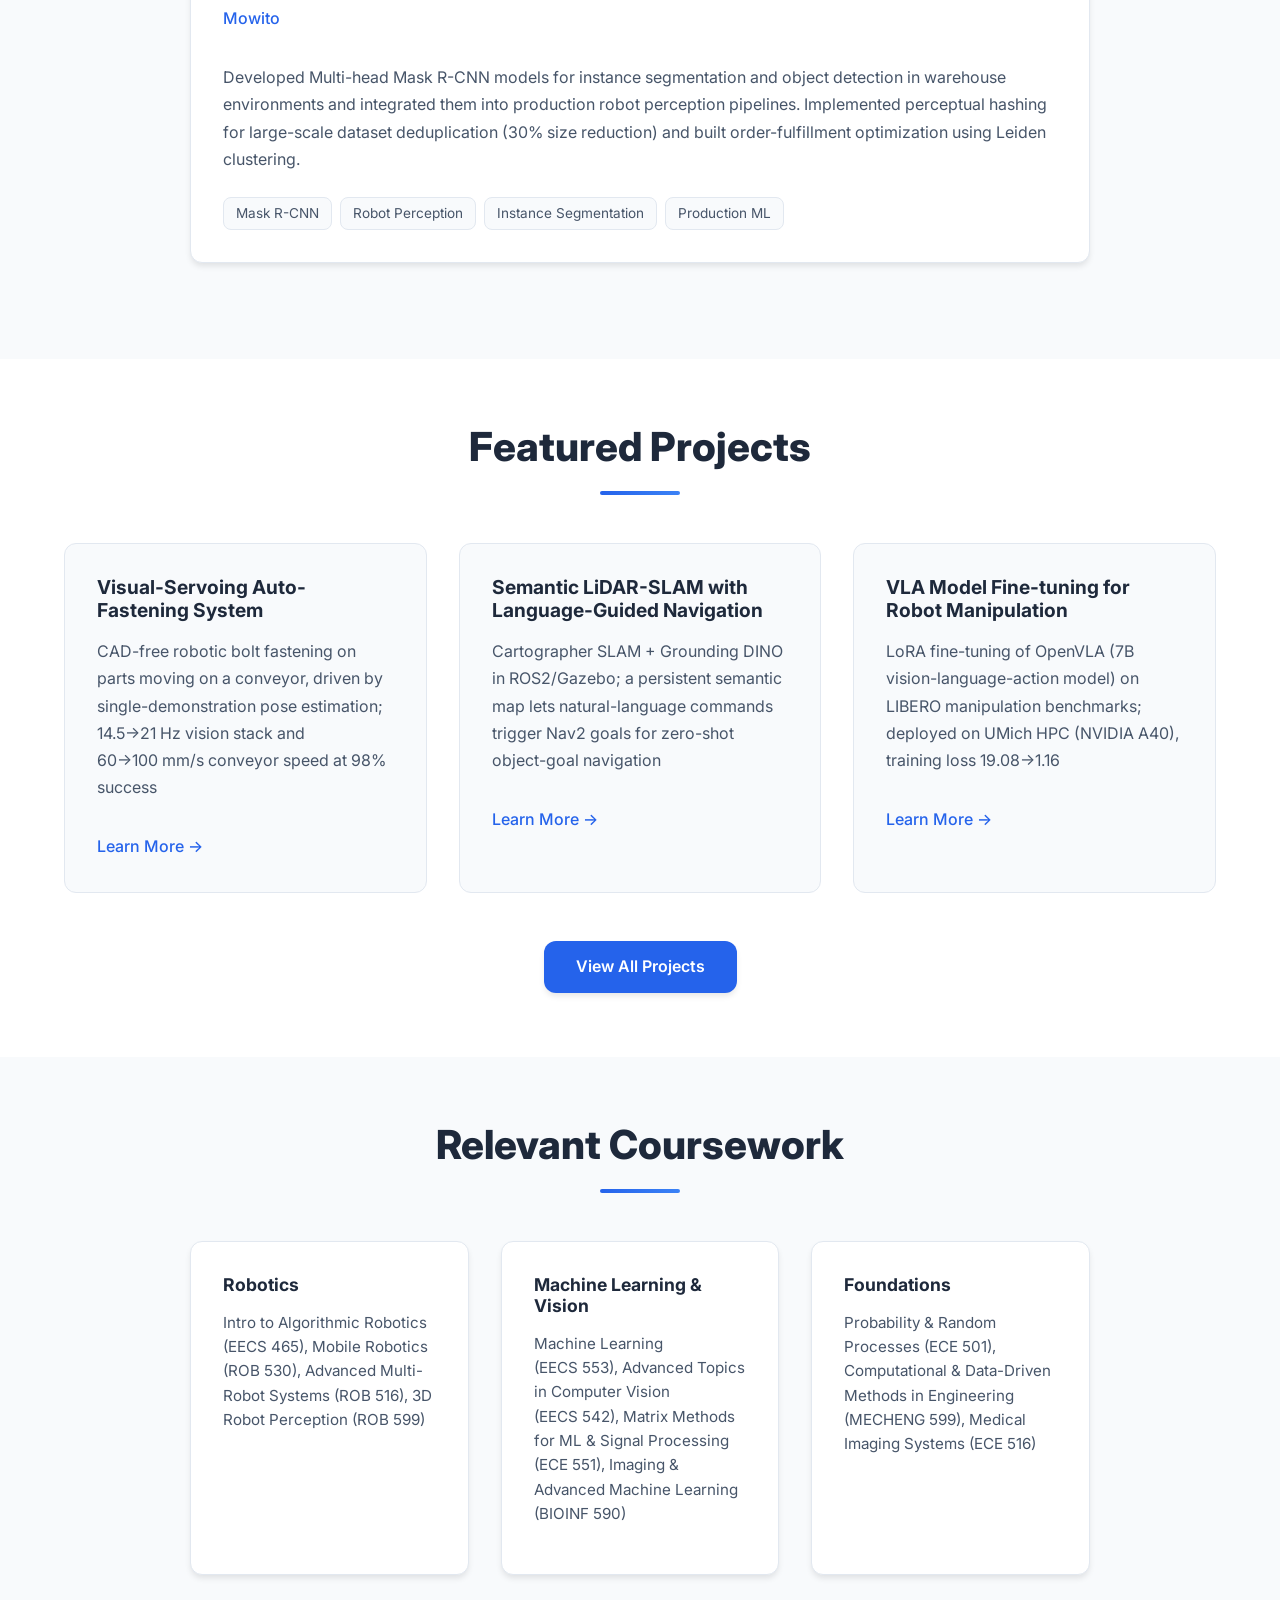
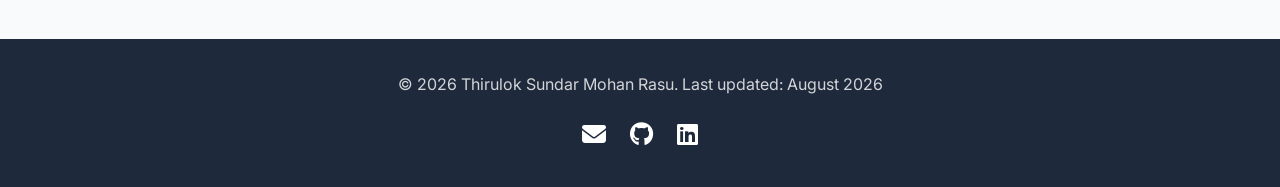
==== commit b44122b7: "latest" ====
--- a/index.html
+++ b/index.html
@@ -58,16 +58,10 @@
                     I am a Master's student in Electrical and Computer Engineering (Computer Vision) at the <strong>University of Michigan, Ann Arbor</strong>. I build <strong>robotics software, perception, and machine learning systems</strong> for real-world robots &mdash; visual servoing and pose estimation for industrial manipulation, imitation learning and vision-language-action policies for robot arms, SLAM with language-guided navigation, and world models for long-horizon planning.
                 </p>
                 <p>
-                    Most recently I was a <strong>Robotics Software Intern at Mowito</strong>, where I built a visual-servoing auto-fastening stack that derives target poses from a single demonstration &mdash; enabling CAD-free robotic bolt fastening on parts moving on a conveyor &mdash; and deployed it on FANUC and UR10e arms.
+                    Most recently I was a <strong>Robotics Software Intern at Mowito</strong>, where I built a visual-servoing auto-fastening stack that derives target poses from a single demonstration &mdash; enabling CAD-free robotic bolt fastening on parts moving on a conveyor &mdash; and deployed it on FANUC and UR10e arms. As a <strong>Graduate Research Assistant</strong> at UMich I work on JEPA-based world models for planning, and previously at <strong>Carnegie Mellon University</strong> I trained multimodal audio-language models for deepfake speech detection (under review at Interspeech 2026). My B.Tech is in Electrical Engineering from <strong>IIT (ISM) Dhanbad</strong>.
                 </p>
                 <p>
-                    As a <strong>Graduate Research Assistant</strong> at UMich I work on JEPA-based world models for planning and on differentiable physical simulation with gradient-based optimization for electromagnetic scattering systems (with <strong>Prof. Raj Rao Nadakuditi</strong>). Before that, at <strong>Carnegie Mellon University</strong>, I trained multimodal audio-language models for deepfake speech detection (paper under review at Interspeech 2026).
-                </p>
-                <p>
-                    I completed my B.Tech in Electrical Engineering from <strong>IIT (ISM) Dhanbad</strong>, where I was a member of CyberLabs (Machine Learning).
-                </p>
-                <p>
-                    I graduate in <strong>December 2026</strong> and am currently looking for <strong>full-time robotics software, perception, and ML engineering roles</strong> &mdash; ideally where research ideas get shipped onto real hardware, the way my work at Mowito went from a single demonstration to a fastening cell running on FANUC and UR10e arms. Longer term I intend to return to academia for a <strong>PhD</strong> in robot learning &mdash; world models, imitation learning, and foundation models for manipulation &mdash; so I keep publishing and contributing open source alongside engineering work.
+                    I graduate in <strong>December 2026</strong> and am looking for <strong>full-time robotics software, perception, and ML engineering roles</strong> &mdash; ideally where research ideas get shipped onto real hardware.
                 </p>
             </div>
         </div>
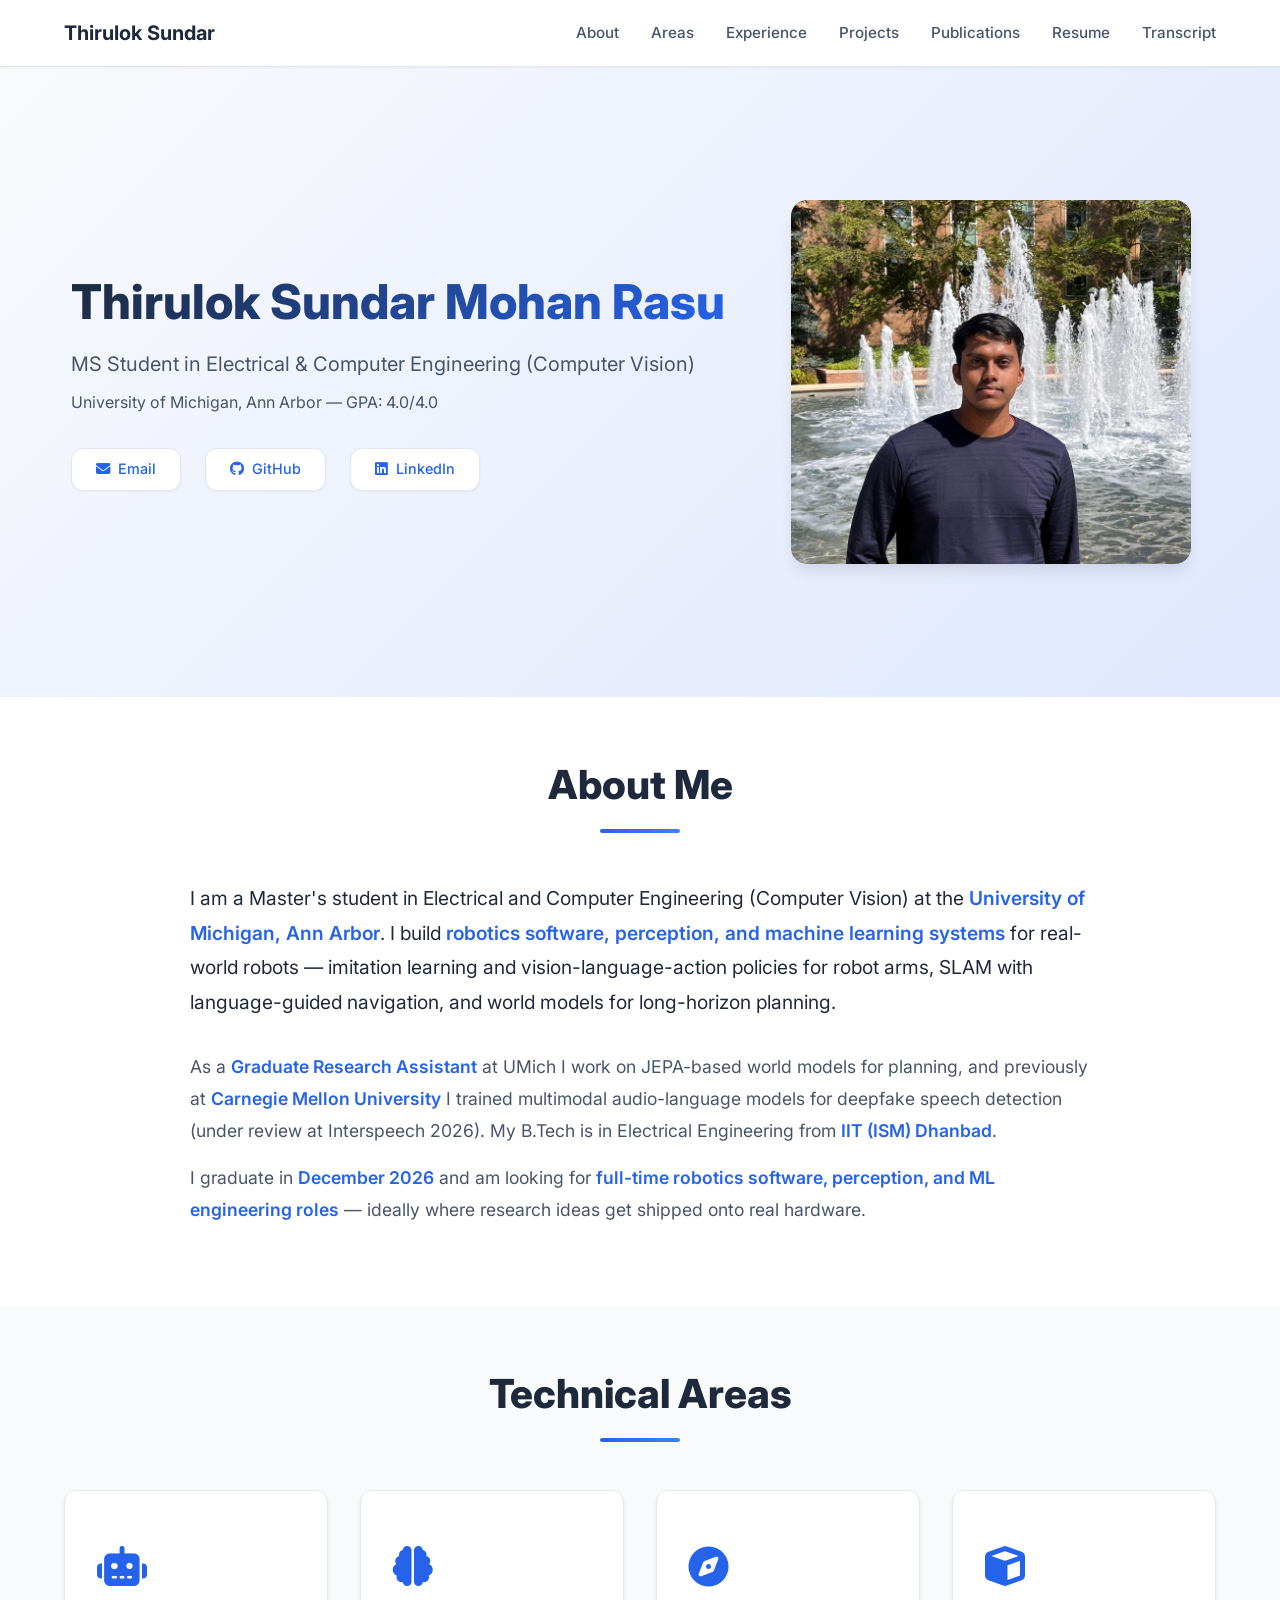
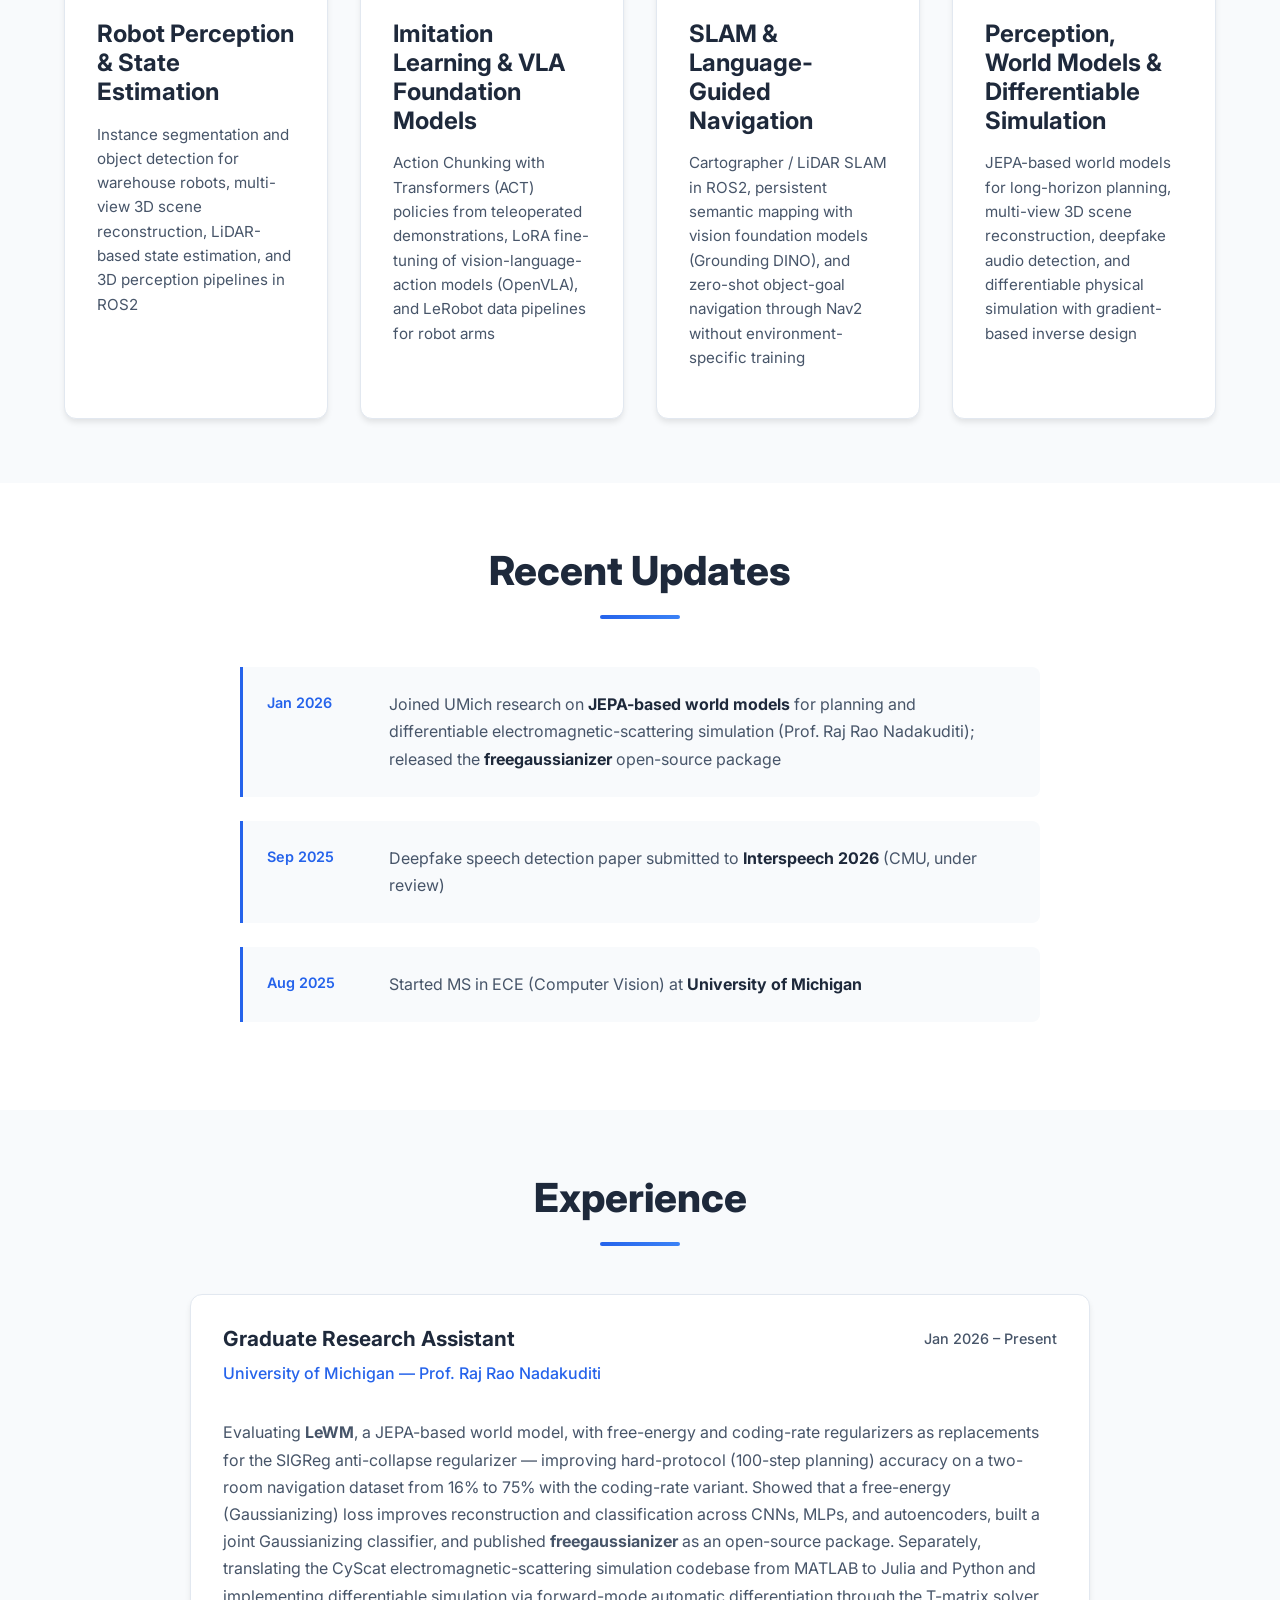
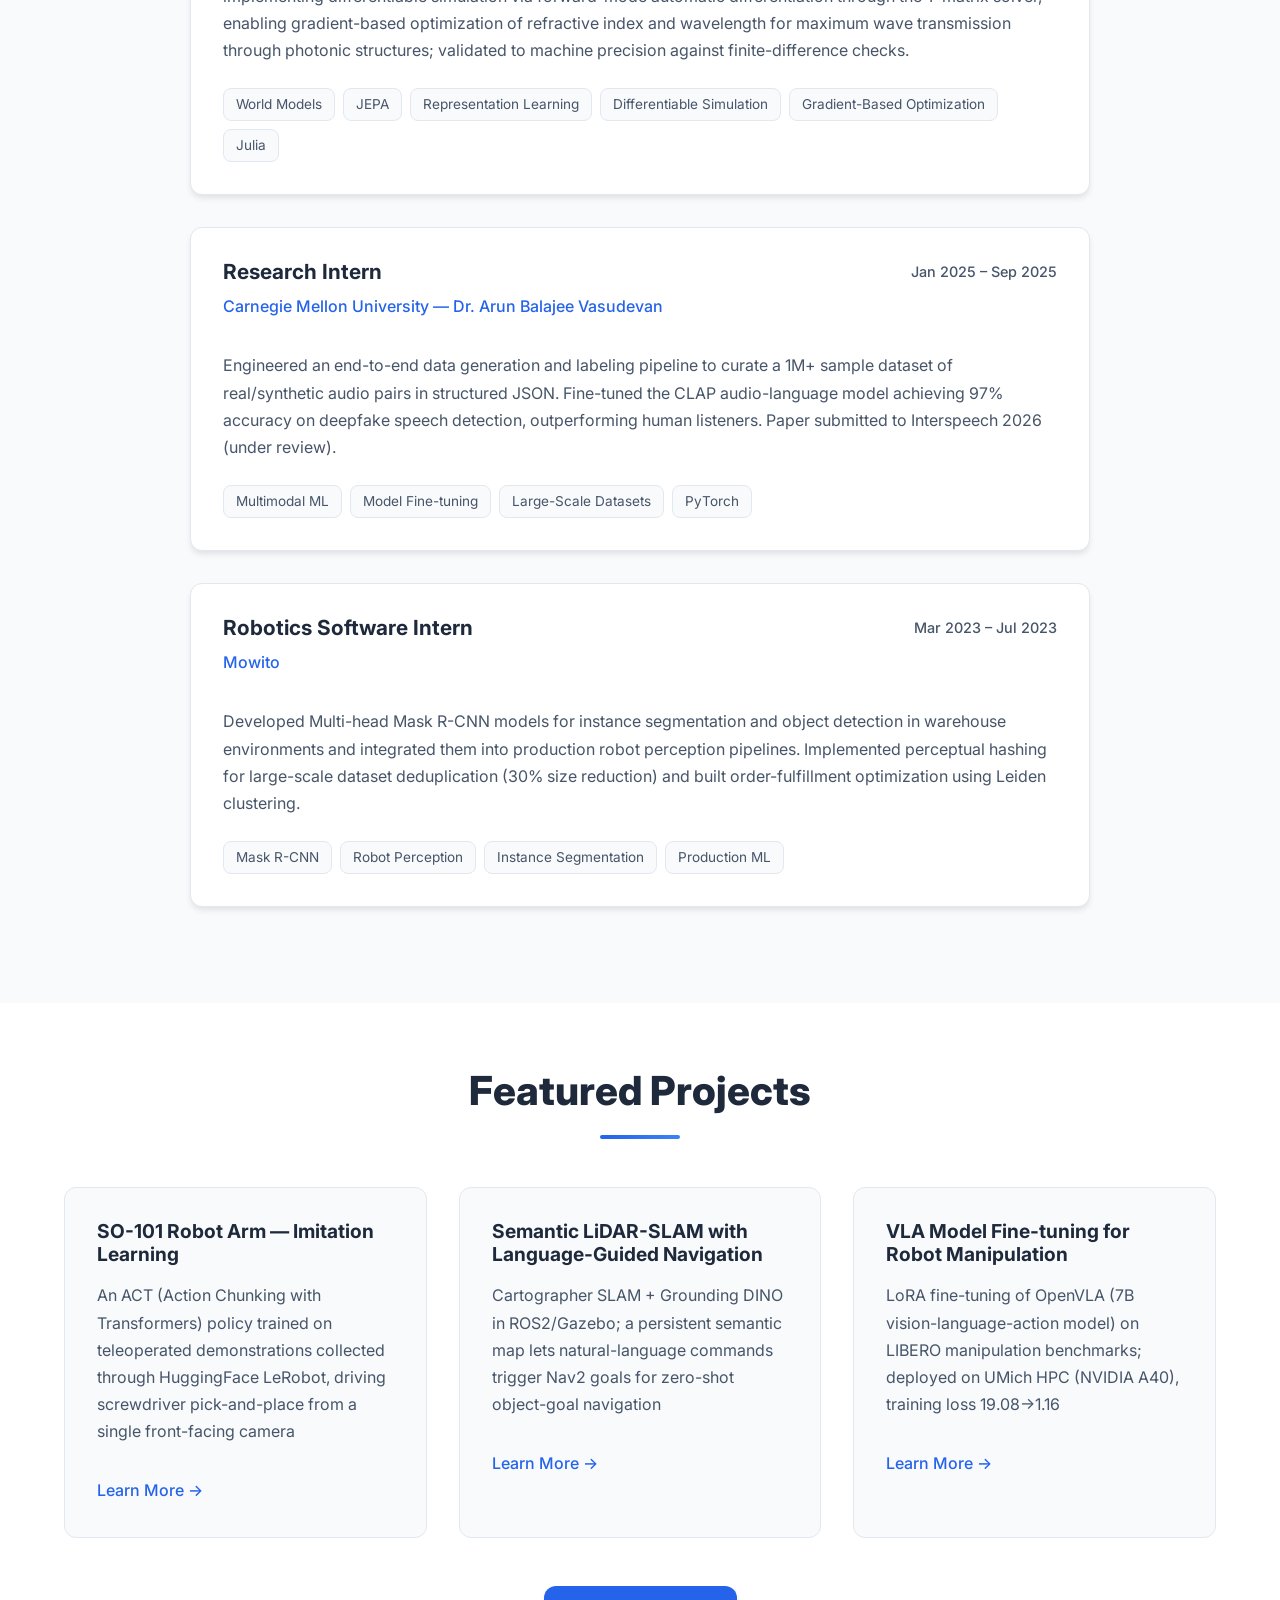
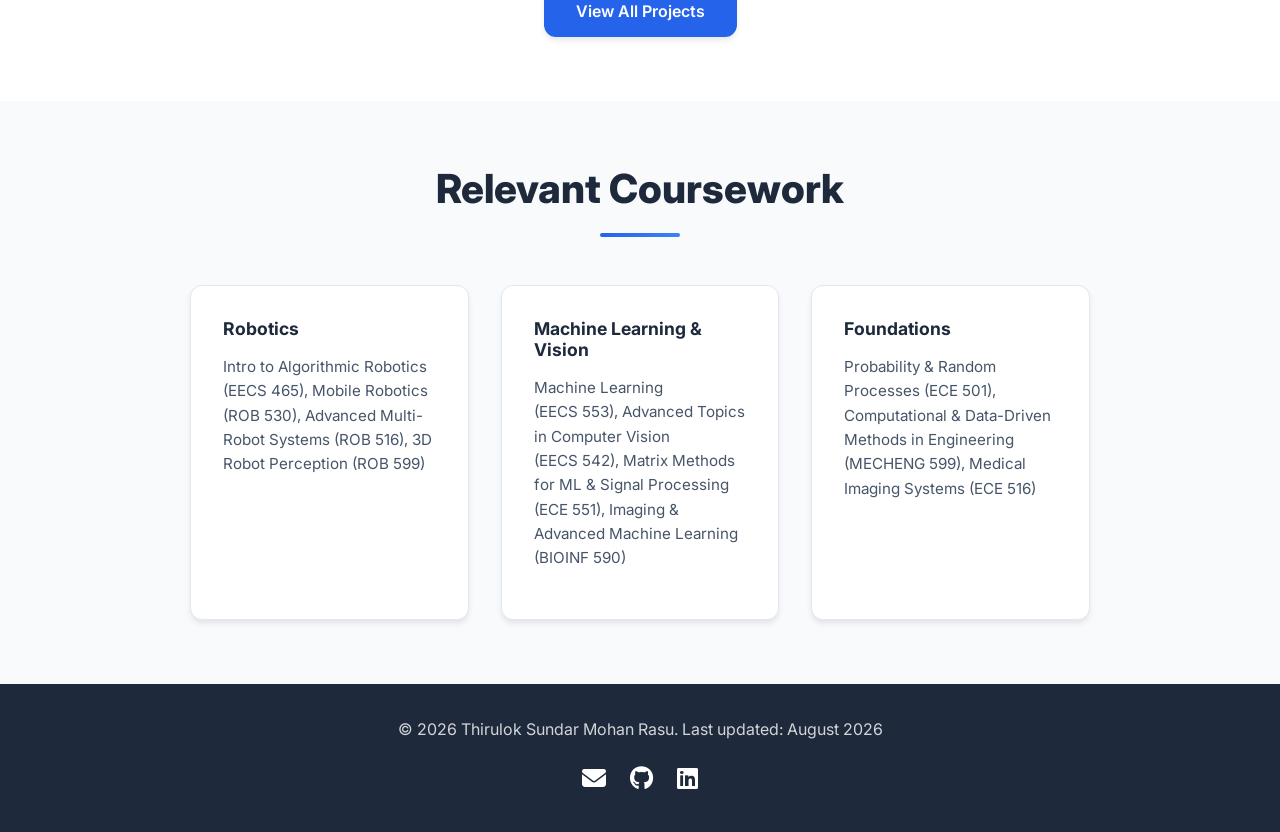
==== commit d893e141: "changes" ====
--- a/index.html
+++ b/index.html
@@ -55,10 +55,10 @@
             <h2 class="section-title">About Me</h2>
             <div class="about-content">
                 <p class="intro-text">
-                    I am a Master's student in Electrical and Computer Engineering (Computer Vision) at the <strong>University of Michigan, Ann Arbor</strong>. I build <strong>robotics software, perception, and machine learning systems</strong> for real-world robots &mdash; visual servoing and pose estimation for industrial manipulation, imitation learning and vision-language-action policies for robot arms, SLAM with language-guided navigation, and world models for long-horizon planning.
+                    I am a Master's student in Electrical and Computer Engineering (Computer Vision) at the <strong>University of Michigan, Ann Arbor</strong>. I build <strong>robotics software, perception, and machine learning systems</strong> for real-world robots &mdash; imitation learning and vision-language-action policies for robot arms, SLAM with language-guided navigation, and world models for long-horizon planning.
                 </p>
                 <p>
-                    Most recently I was a <strong>Robotics Software Intern at Mowito</strong>, where I built a visual-servoing auto-fastening stack that derives target poses from a single demonstration &mdash; enabling CAD-free robotic bolt fastening on parts moving on a conveyor &mdash; and deployed it on FANUC and UR10e arms. As a <strong>Graduate Research Assistant</strong> at UMich I work on JEPA-based world models for planning, and previously at <strong>Carnegie Mellon University</strong> I trained multimodal audio-language models for deepfake speech detection (under review at Interspeech 2026). My B.Tech is in Electrical Engineering from <strong>IIT (ISM) Dhanbad</strong>.
+                    As a <strong>Graduate Research Assistant</strong> at UMich I work on JEPA-based world models for planning, and previously at <strong>Carnegie Mellon University</strong> I trained multimodal audio-language models for deepfake speech detection (under review at Interspeech 2026). My B.Tech is in Electrical Engineering from <strong>IIT (ISM) Dhanbad</strong>.
                 </p>
                 <p>
                     I graduate in <strong>December 2026</strong> and am looking for <strong>full-time robotics software, perception, and ML engineering roles</strong> &mdash; ideally where research ideas get shipped onto real hardware.
@@ -74,8 +74,8 @@
             <div class="research-grid">
                 <div class="research-card">
                     <div class="research-icon"><i class="fas fa-robot" style="font-size:2.5rem;color:var(--primary-color)"></i></div>
-                    <h3>Robot Manipulation &amp; Visual Servoing</h3>
-                    <p>Pose estimation from a single demonstration, detector-free semi-dense matching and real-time tracking, MPC tuning via preferential Bayesian optimization, and Isaac Sim camera-placement optimization for CAD-free robotic fastening</p>
+                    <h3>Robot Perception &amp; State Estimation</h3>
+                    <p>Instance segmentation and object detection for warehouse robots, multi-view 3D scene reconstruction, LiDAR-based state estimation, and 3D perception pipelines in ROS2</p>
                 </div>
                 <div class="research-card">
                     <div class="research-icon"><i class="fas fa-brain" style="font-size:2.5rem;color:var(--primary-color)"></i></div>
@@ -102,14 +102,6 @@
             <h2 class="section-title">Recent Updates</h2>
             <div class="news-timeline">
                 <div class="news-item">
-                    <span class="news-date">Aug 2026</span>
-                    <p>Wrapped up my <strong>Robotics Software Internship at Mowito</strong> &mdash; shipped visual-servoing auto-fastening on FANUC CRX10iA-L and UR10e arms</p>
-                </div>
-                <div class="news-item">
-                    <span class="news-date">May 2026</span>
-                    <p>Started as <strong>Robotics Software Intern at Mowito</strong>, working on visual-servoing-based CAD-free robotic fastening</p>
-                </div>
-                <div class="news-item">
                     <span class="news-date">Jan 2026</span>
                     <p>Joined UMich research on <strong>JEPA-based world models</strong> for planning and differentiable electromagnetic-scattering simulation (Prof. Raj Rao Nadakuditi); released the <strong>freegaussianizer</strong> open-source package</p>
                 </div>
@@ -130,25 +122,6 @@
         <div class="container">
             <h2 class="section-title">Experience</h2>
             <div class="experience-timeline">
-                <div class="experience-item">
-                    <div class="experience-header">
-                        <div>
-                            <h3>Robotics Software Intern</h3>
-                            <p class="experience-org">Mowito</p>
-                        </div>
-                        <span class="experience-date">May 2026 &ndash; Aug 2026</span>
-                    </div>
-                    <p class="experience-desc">Enhanced the full software stack for a visual-servoing-based auto-fastening system that derives target poses from a single demonstration, enabling CAD-free robotic bolt fastening on parts moving on a conveyor; demonstrated the system to investors, customers, and integrators. Added a detector-free semi-dense matching method and a real-time tracker so pose estimation stays robust through occlusion and low-texture parts, raising vision-stack throughput from 14.5&nbsp;Hz to 21&nbsp;Hz via compressed image transport. Built an Isaac Sim camera-mount pose optimization pipeline that renders and scores candidate mounts across CAD parts (90&ndash;565&nbsp;mm) with multi-plane bolts via staged search over 1,000 candidates. Tuned the MPC controller with automatic weight tuning via preferential Bayesian optimization across 30 bolt positions, cutting mean settle time from 4.17&nbsp;s to 2.67&nbsp;s (31%) on a FANUC arm. Extended working conveyor speed from 60 to 100&nbsp;mm/s on a UR10e, cutting cycle time up to 5.9&times; (21.3&nbsp;s to 3.6&nbsp;s) while holding 98% success across 150 runs. Ported the stack to a FANUC CRX10iA-L, resolving driver-level jerk instability to sustain a continuous 159-cycle run, and authored a state machine for multi-plane fastening reaching 95% success across 200 runs.</p>
-                    <div class="experience-tags">
-                        <span class="tag">Visual Servoing</span>
-                        <span class="tag">Pose Estimation</span>
-                        <span class="tag">MPC</span>
-                        <span class="tag">Bayesian Optimization</span>
-                        <span class="tag">Isaac Sim</span>
-                        <span class="tag">ROS2</span>
-                    </div>
-                </div>
-
                 <div class="experience-item">
                     <div class="experience-header">
                         <div>
@@ -211,9 +184,9 @@
             <h2 class="section-title">Featured Projects</h2>
             <div class="projects-grid">
                 <div class="project-card">
-                    <h3>Visual-Servoing Auto-Fastening System</h3>
-                    <p>CAD-free robotic bolt fastening on parts moving on a conveyor, driven by single-demonstration pose estimation; 14.5&rarr;21&nbsp;Hz vision stack and 60&rarr;100&nbsp;mm/s conveyor speed at 98% success</p>
-                    <a href="projects.html#visual-servoing" class="project-link">Learn More &rarr;</a>
+                    <h3>SO-101 Robot Arm &mdash; Imitation Learning</h3>
+                    <p>An ACT (Action Chunking with Transformers) policy trained on teleoperated demonstrations collected through HuggingFace LeRobot, driving screwdriver pick-and-place from a single front-facing camera</p>
+                    <a href="projects.html#imitation-learning" class="project-link">Learn More &rarr;</a>
                 </div>
                 <div class="project-card">
                     <h3>Semantic LiDAR-SLAM with Language-Guided Navigation</h3>
